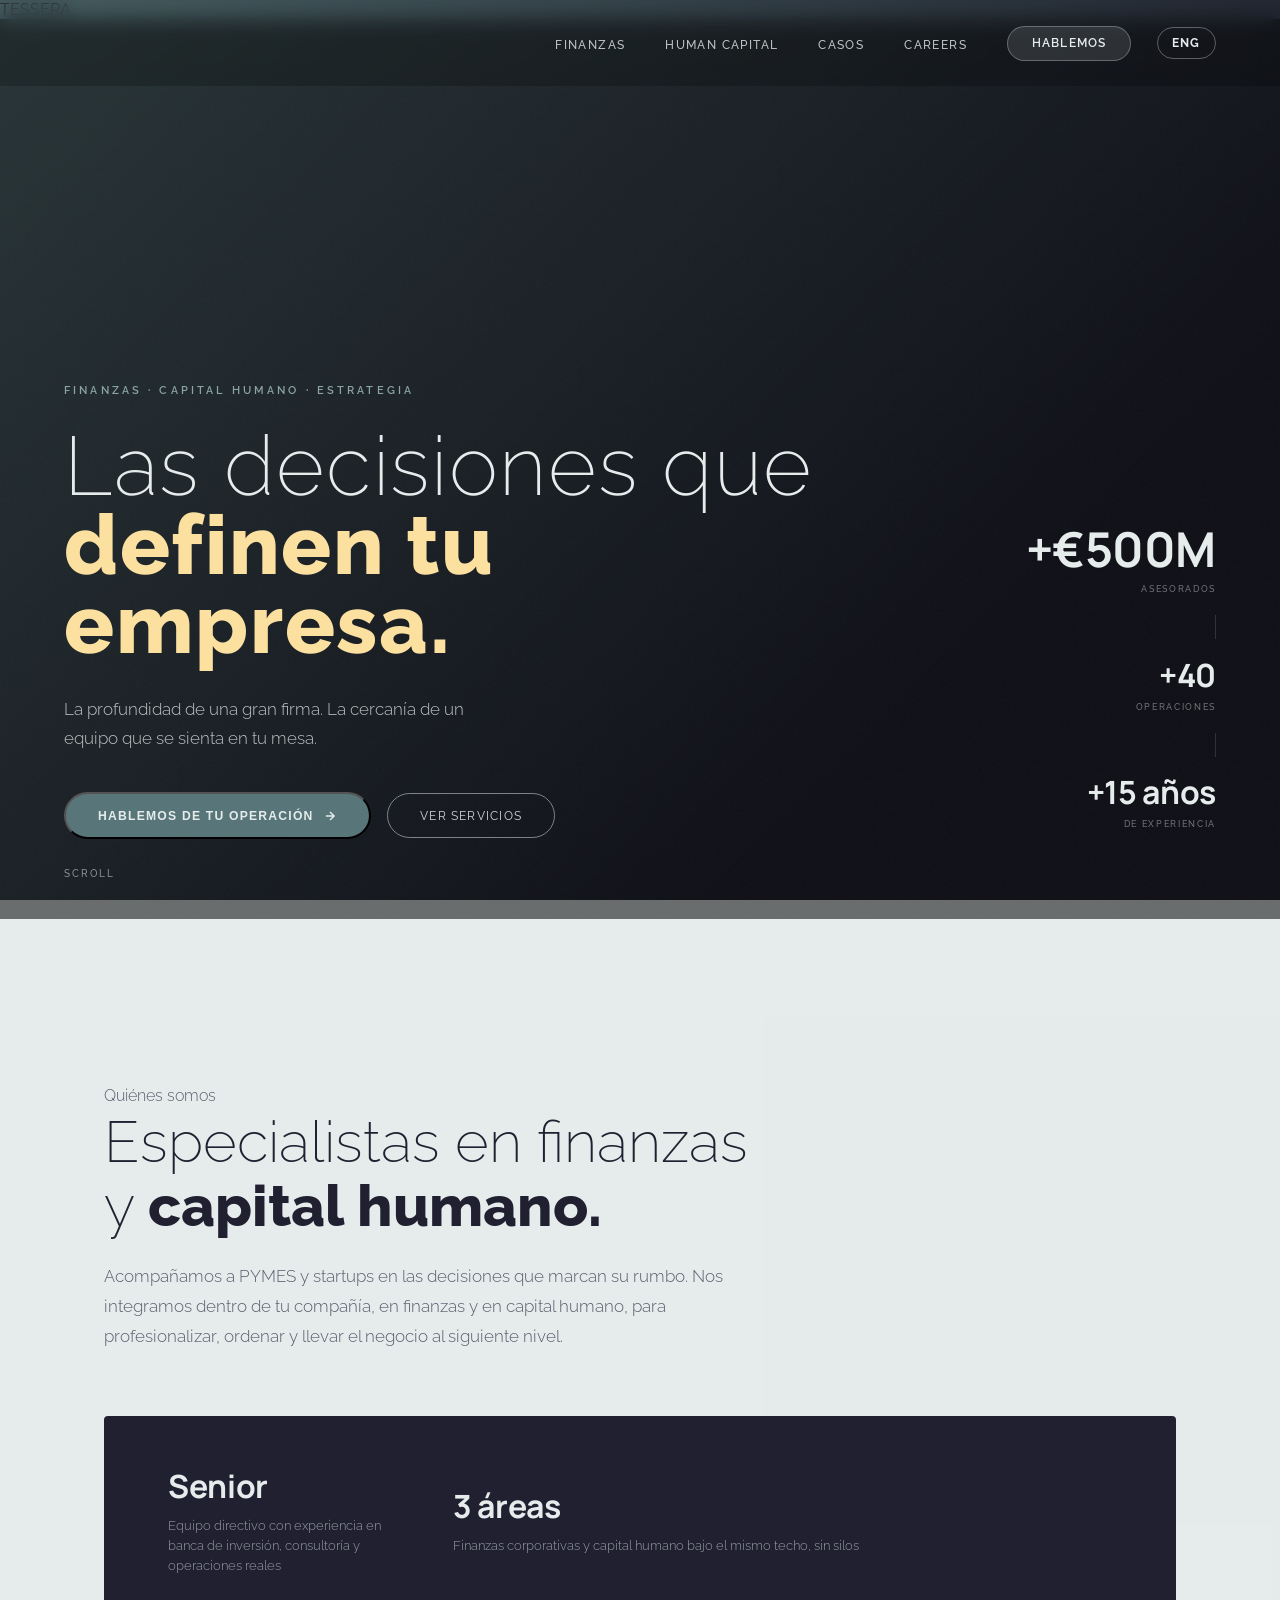
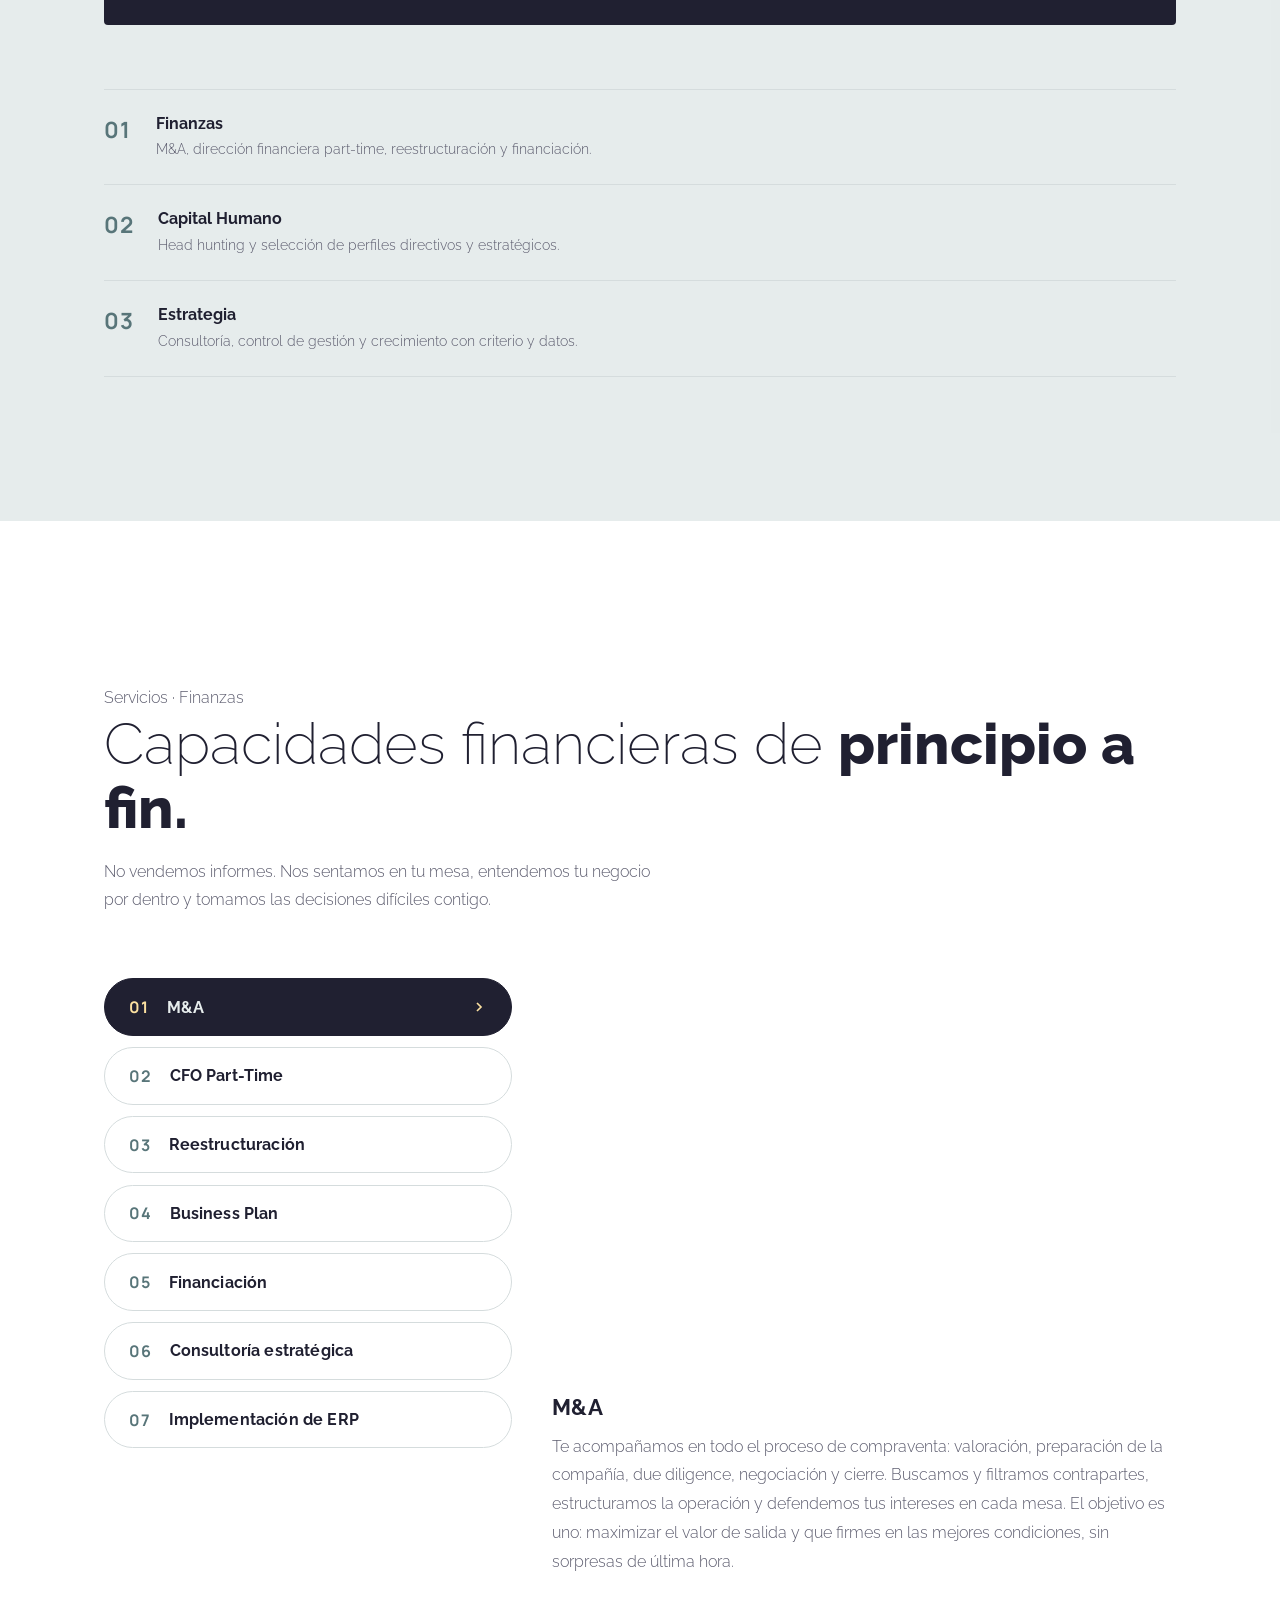
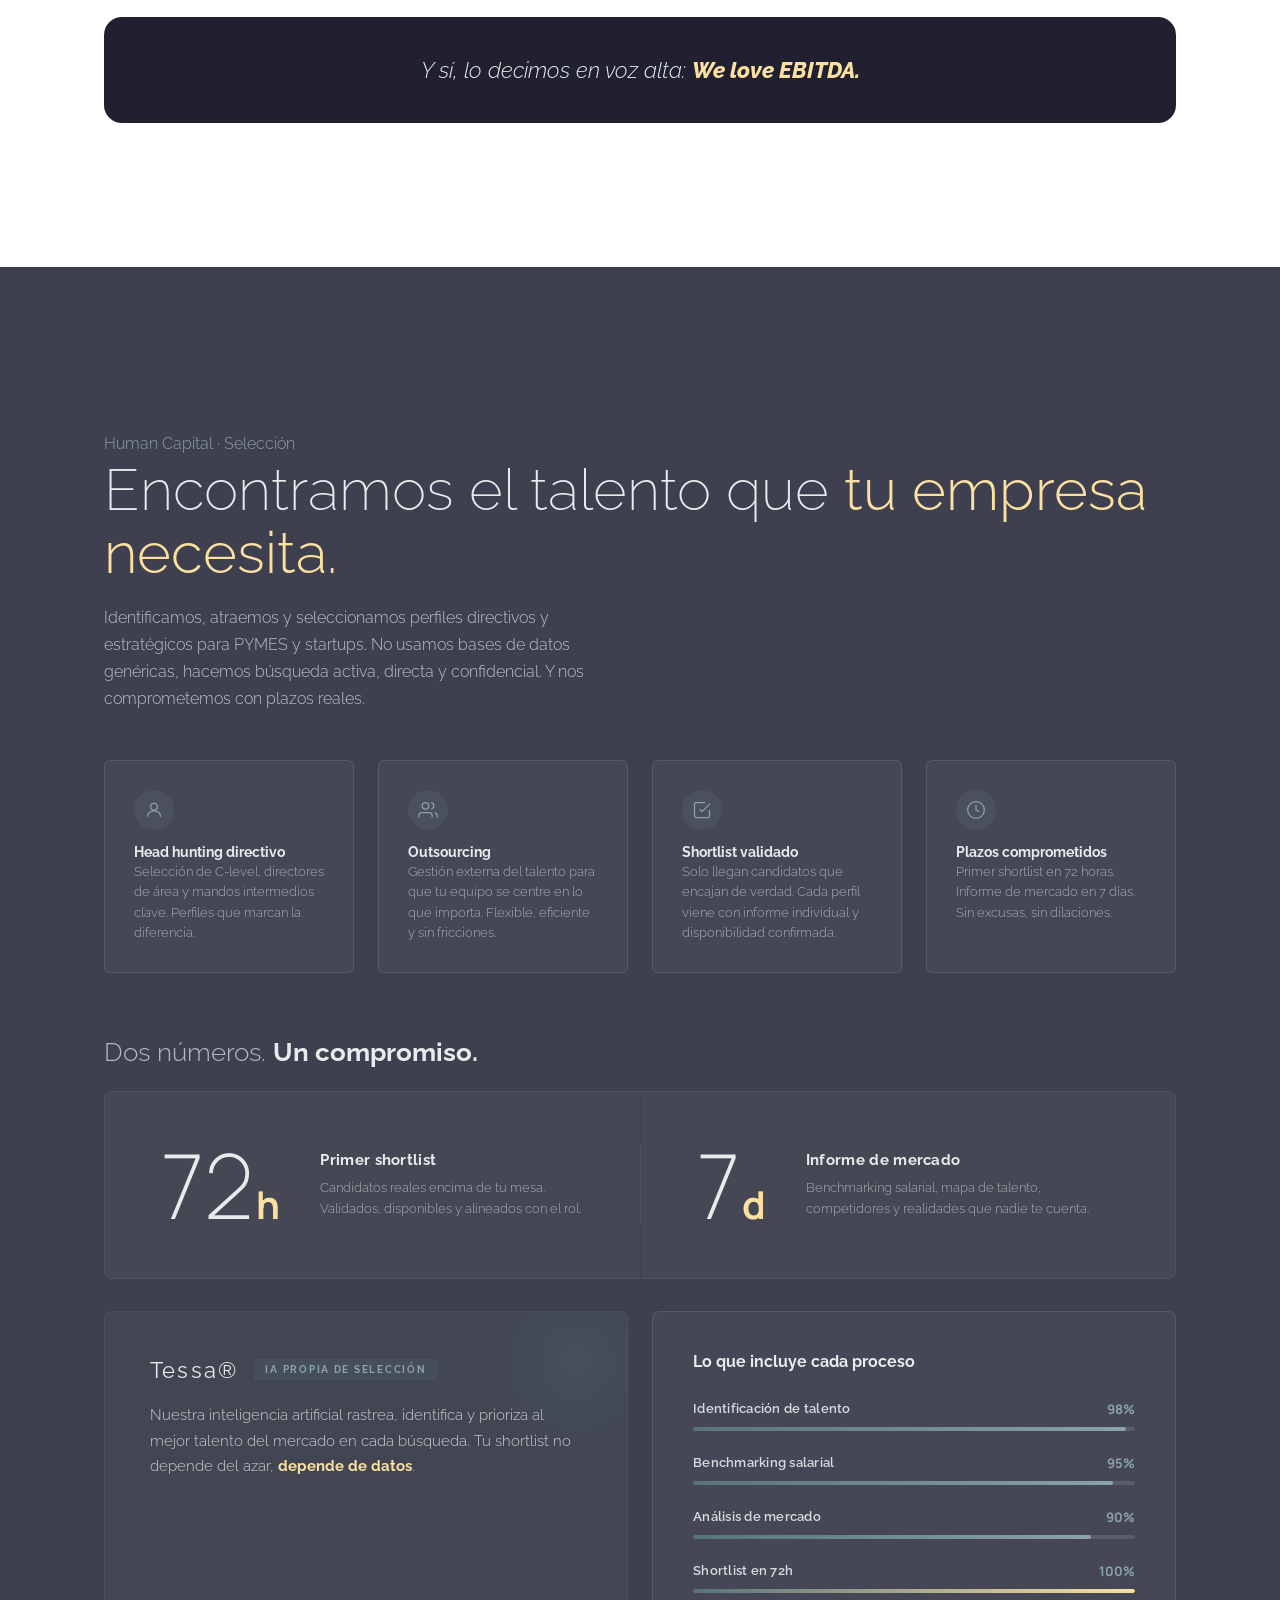
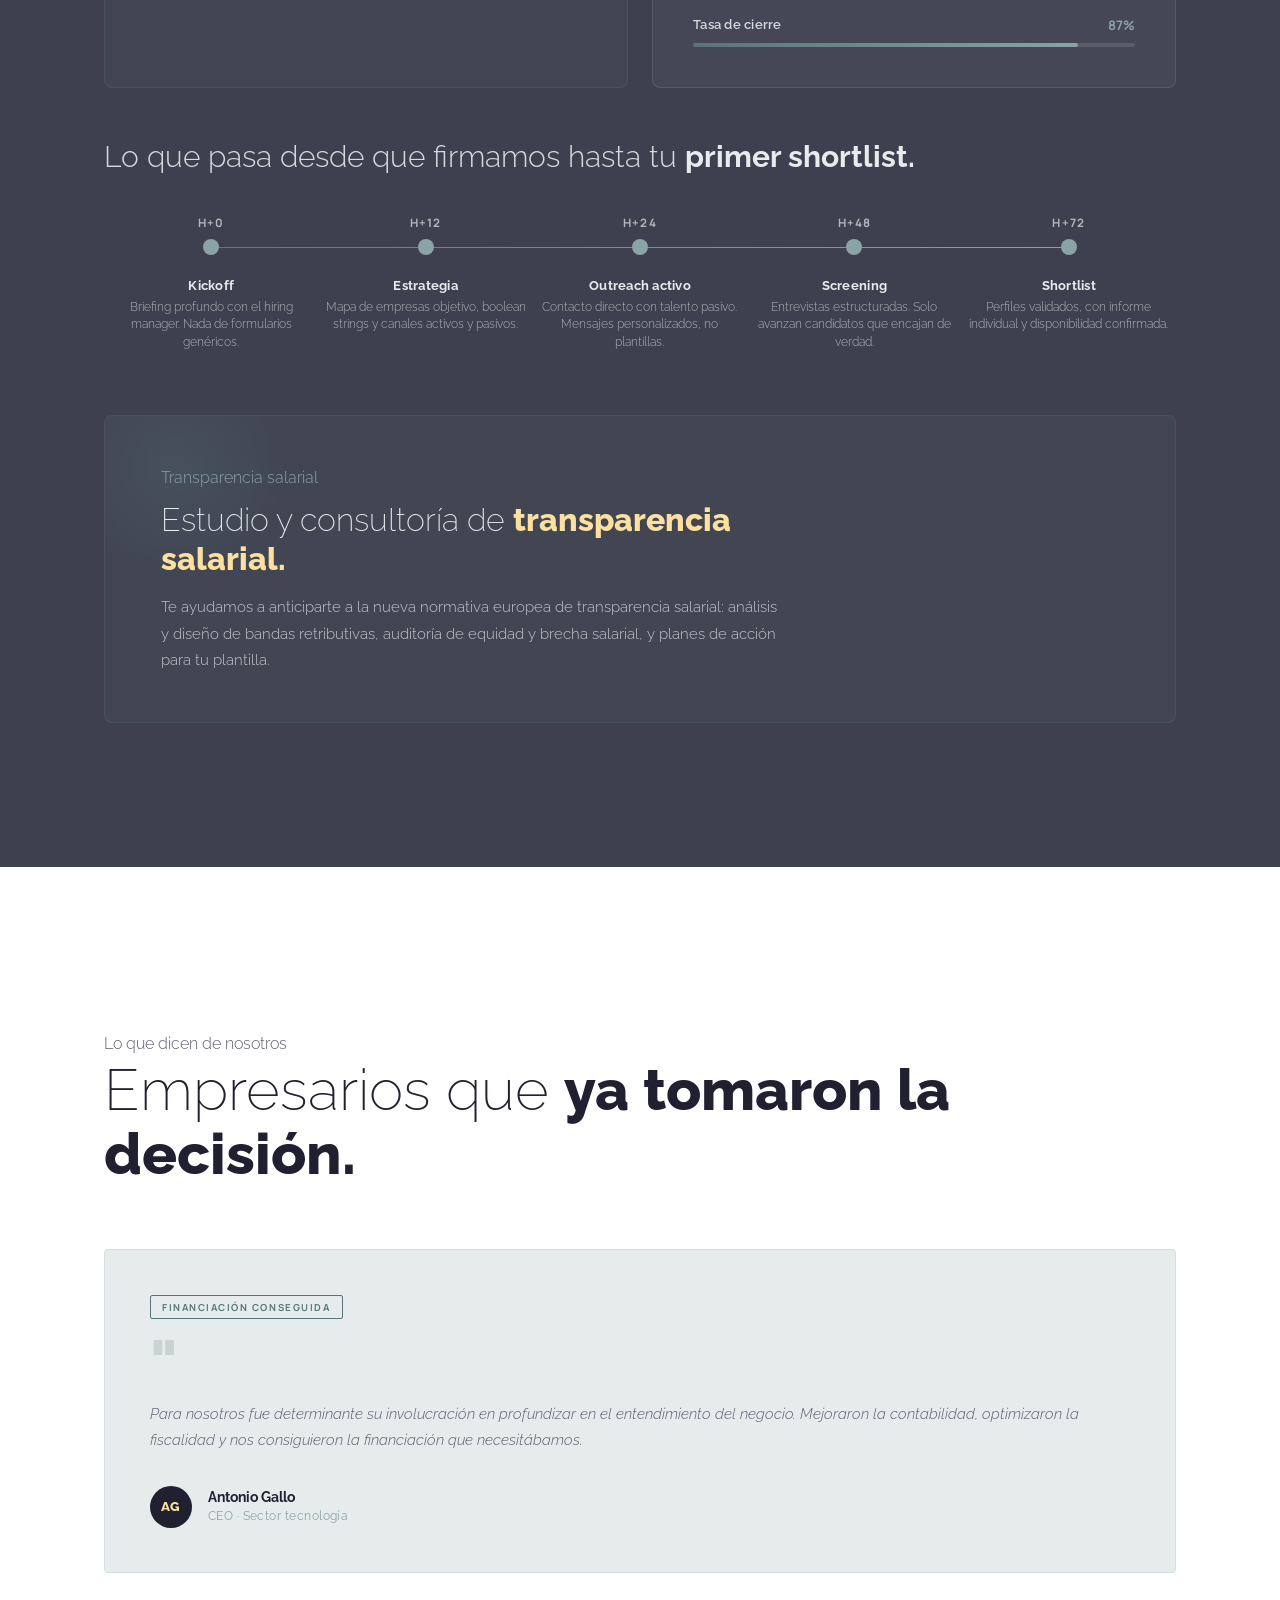
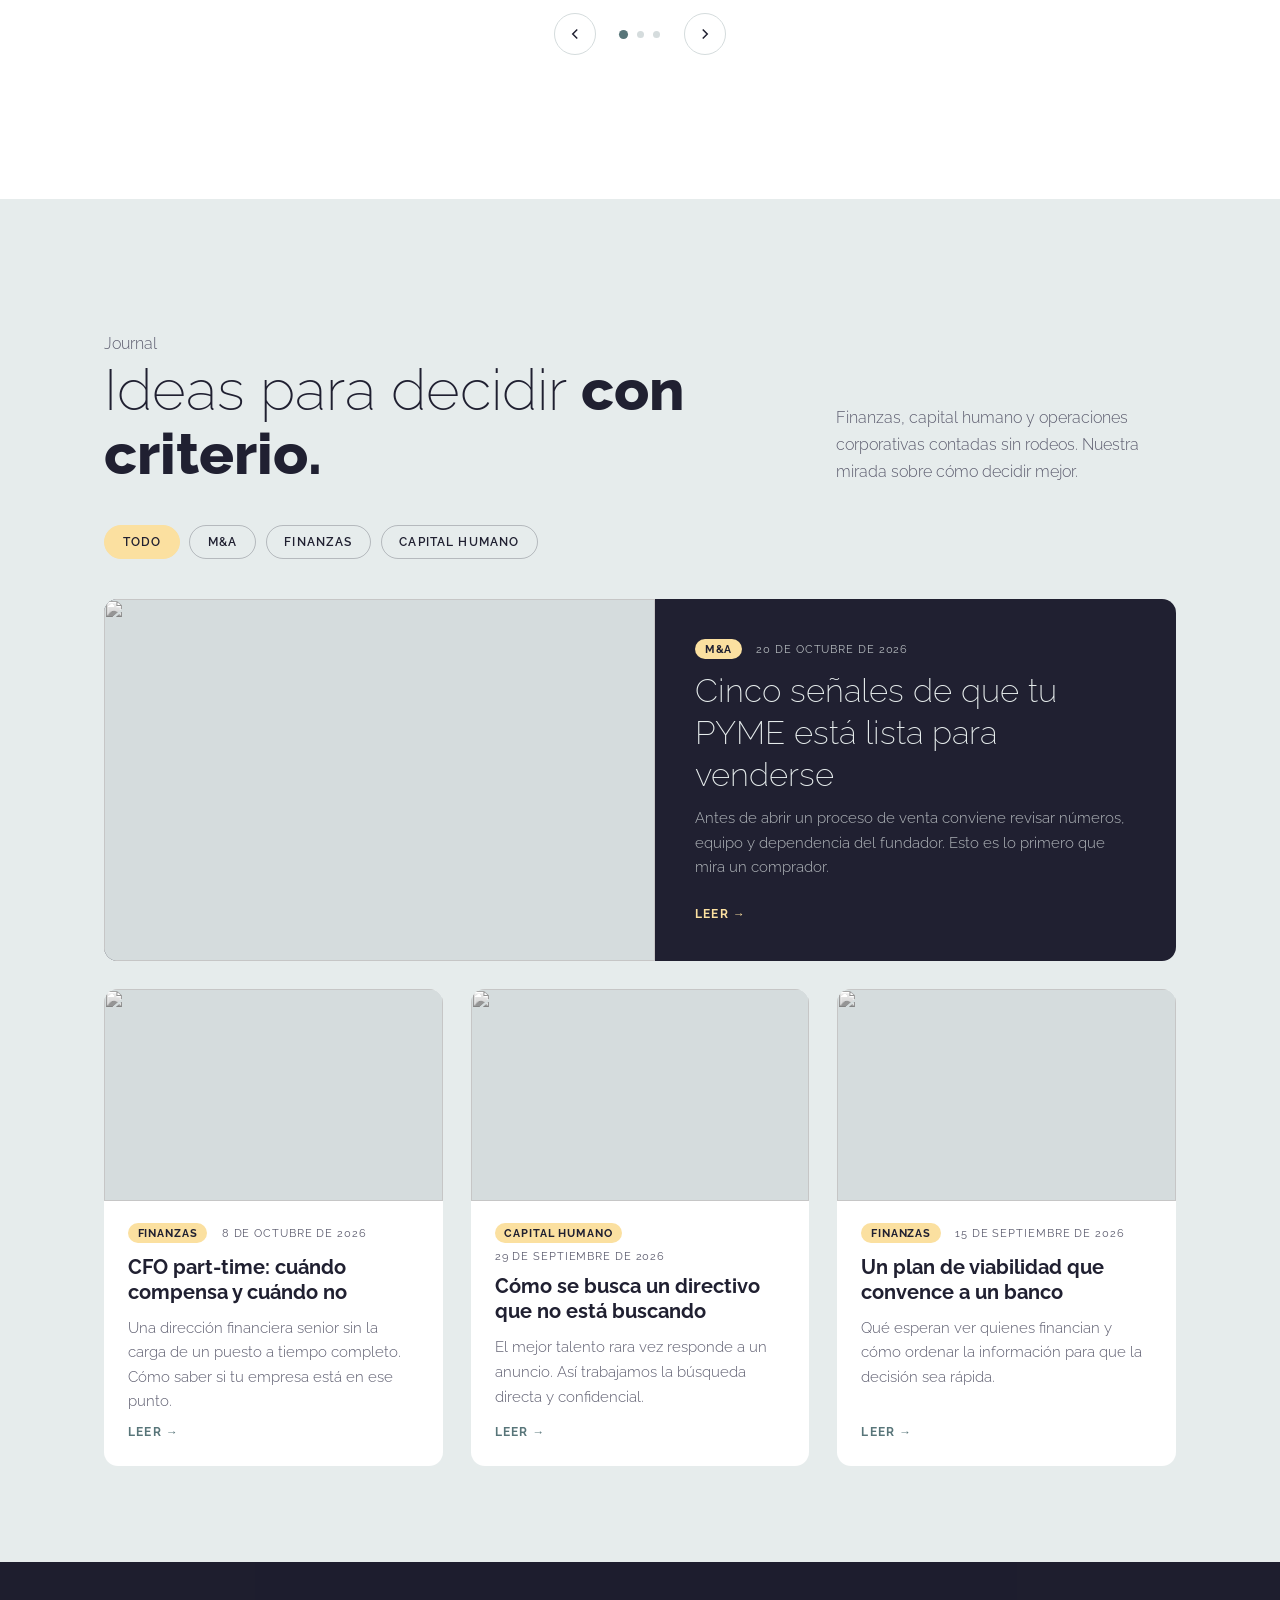
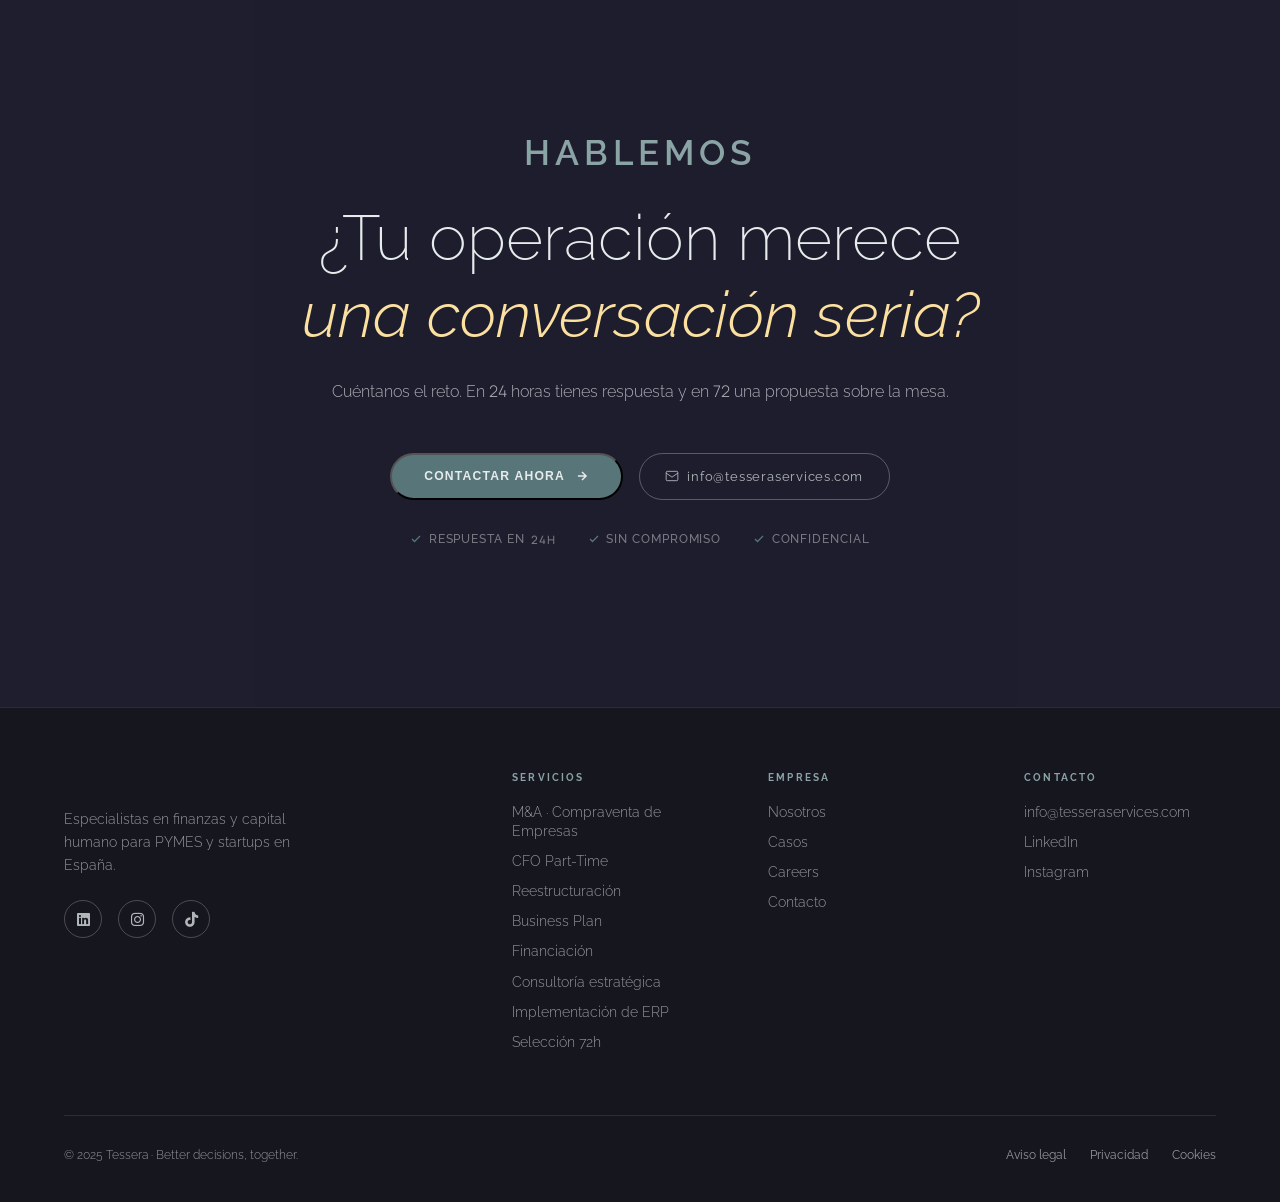
==== index.html @ ac55276a "vuelve a como estaba: amarillo original (#fbe0a0), videos sin filtro, sin cambios fuera del Journal " ====
<!DOCTYPE html>
<html lang="es">
<head>
  <meta charset="UTF-8" />
  <meta name="viewport" content="width=device-width, initial-scale=1.0" />
  <title>TESSERA · Finanzas y Capital Humano para PYMES</title>
  <meta name="description" content="Especialistas en M&A, CFO part-time, reestructuración y selección directiva para PYMES y startups en España." />
  <link rel="preconnect" href="https://fonts.googleapis.com" />
  <link rel="preconnect" href="https://fonts.gstatic.com" crossorigin />
  <link href="https://fonts.googleapis.com/css2?family=Raleway:ital,wght@0,200;0,300;0,400;0,500;0,600;0,700;0,800;1,200;1,300;1,400;1,600&display=swap" rel="stylesheet" />
  <link href="https://fonts.googleapis.com/css2?family=Manrope:wght@400;500;600;700;800&display=swap" rel="stylesheet" />
  <link rel="stylesheet" href="css/styles.css?v=20261027" />
  <link rel="stylesheet" href="css/animations.css" />
  <link rel="icon" type="image/svg+xml" href="media/brand/isotipo-navy.svg">
  <link rel="stylesheet" href="https://cdnjs.cloudflare.com/ajax/libs/font-awesome/6.5.2/css/all.min.css" />
  <link href="https://fonts.cdnfonts.com/css/ailerons" rel="stylesheet">
  <link rel="preconnect" href="https://fonts.googleapis.com">
<link rel="preconnect" href="https://fonts.gstatic.com" crossorigin>
<link href="https://fonts.googleapis.com/css2?family=Cormorant+Garamond:ital,wght@0,300..700;1,300..700&family=EB+Garamond:ital,wght@0,400..800;1,400..800&family=Fraunces:ital,opsz,wght@0,9..144,100..900;1,9..144,100..900&family=Inter:ital,opsz,wght@0,14..32,100..900;1,14..32,100..900&family=Manrope:wght@200..800&display=swap" rel="stylesheet">
</head>
<body>

<!-- Cortinilla de carga -->
<div class="page-curtain" aria-hidden="true"><span>TESSERA</span></div>

<div id="scroll-bar"></div>

<!-- Vídeo de fondo único, compartido por el hero y "Quiénes somos" -->
<video class="home-bg-video" muted loop playsinline preload="none">
  <source src="media/videociudadcampo.webm" type="video/webm" />
</video>

<nav class="mobile-nav" id="mobileNav">
  <a href="#about"       onclick="closeMobile()" data-i18n="nav.about">Nosotros</a>
  <a href="#servicios"   onclick="closeMobile()" data-i18n="nav.finance">Finanzas</a>
  <a href="#metodologia" onclick="closeMobile()">Human Capital</a>
  <a href="#casos"       onclick="closeMobile()" data-i18n="nav.cases">Casos</a>
  <a href="careers.html" target="_blank">Careers</a>
  <a href="#" onclick="closeMobile(); openModal(); return false;" class="mobile-cta" data-i18n="nav.cta">Hablemos</a>
</nav>

<nav id="mainNav">
  <a href="#top" class="nav-logo" aria-label="Tessera">TESSERA</a>
  <div class="nav-right">
    <ul class="nav-links">
      <li><a href="#servicios" data-i18n="nav.finance">Finanzas</a></li>
      <li><a href="#metodologia">Human Capital</a></li>
      <li><a href="#casos" data-i18n="nav.cases">Casos</a></li>
      <li><a href="careers.html" target="_blank">Careers</a></li>
      <li><a href="#" onclick="openModal(); return false;" class="nav-cta" data-i18n="nav.cta">Hablemos</a></li>
    </ul>
    <button class="lang-switch" id="langSwitch" type="button" onclick="toggleLanguage()" aria-label="Cambiar idioma a inglés">ENG</button>
    <button class="hamburger" id="hamburger" aria-label="Abrir menú" data-i18n-aria="nav.menuOpen" aria-expanded="false" onclick="toggleMobile()">
      <span></span><span></span><span></span>
    </button>
  </div>
</nav>

<section id="top" class="hero">
  <div class="hero-overlay"></div>
  <div class="hero-grain"></div>

  <p class="hero-eyebrow" data-i18n="hero.eyebrow">Finanzas · Capital Humano · Estrategia</p>
  <h1 class="hero-title" data-i18n="hero.title">
    Las decisiones que<br>
    <strong>definen tu empresa.</strong>
  </h1>
  <p class="hero-sub" data-i18n="hero.sub">
    La profundidad de una gran firma. La cercanía de un equipo que se sienta en tu mesa.
  </p>
  <div class="hero-actions">
    <button onclick="openModal()" class="btn-primary">
      <span data-i18n="hero.ctaPrimary">Hablemos de tu operación</span>
      <svg width="14" height="14" viewBox="0 0 24 24" fill="none" stroke="currentColor" stroke-width="2.5"><path d="M5 12h14M12 5l7 7-7 7"/></svg>
    </button>
    <a href="#servicios" class="btn-ghost" data-i18n="hero.ctaGhost">Ver servicios</a>
  </div>

  <div class="hero-social-proof">
    <div class="hero-proof-item">
      <span class="hero-proof-num">+€<span class="proof-count" data-target="500">0</span>M</span>
      <span class="hero-proof-label" data-i18n="hero.proof.advised">asesorados</span>
    </div>
    <div class="hero-proof-sep"></div>
    <div class="hero-proof-item">
      <span class="hero-proof-num">+<span class="proof-count" data-target="40">0</span></span>
      <span class="hero-proof-label" data-i18n="hero.proof.deals">operaciones</span>
    </div>
    <div class="hero-proof-sep"></div>
    <div class="hero-proof-item">
      <span class="hero-proof-num">+<span class="proof-count" data-target="15">0</span><span data-i18n="hero.proof.years"> años</span></span>
      <span class="hero-proof-label" data-i18n="hero.proof.experience">de experiencia</span>
    </div>
  </div>

  <div class="hero-scroll-hint" aria-hidden="true">
    <span>scroll</span>
  </div>
</section>

<section id="about">
  <div class="section-video-overlay"></div>
  <div class="section-inner">

    <div class="about-intro reveal">
      <p class="section-label" data-i18n="about.label">Quiénes somos</p>
      <h2 class="section-title" data-i18n="about.title">Especialistas en finanzas y <strong>capital humano.</strong></h2>
      <p class="about-lead" data-i18n="about.lead">Acompañamos a PYMES y startups en las decisiones que marcan su rumbo. Nos integramos dentro de tu compañía, en finanzas y en capital humano, para profesionalizar, ordenar y llevar el negocio al siguiente nivel.</p>
    </div>

    <div class="about-stats reveal reveal-delay-1">
      <div class="about-stat">
        <div class="about-stat-num" data-i18n="about.stat1num">Senior</div>
        <p data-i18n="about.stat1">Equipo directivo con experiencia en banca de inversión, consultoría y operaciones reales</p>
      </div>
      <div class="about-stat">
        <div class="about-stat-num" data-i18n="about.stat2num">3 áreas</div>
        <p data-i18n="about.stat2desc">Finanzas corporativas y capital humano bajo el mismo techo, sin silos</p>
      </div>
    </div>

    <div class="about-pillars reveal reveal-delay-2">
      <div class="pillar">
        <span class="pillar-num">01</span>
        <div class="pillar-content">
          <h4 data-i18n="nav.finance">Finanzas</h4>
          <p data-i18n="pillar.finance.desc">M&amp;A, dirección financiera part-time, reestructuración y financiación.</p>
        </div>
      </div>
      <div class="pillar">
        <span class="pillar-num">02</span>
        <div class="pillar-content">
          <h4>Capital Humano</h4>
          <p data-i18n="pillar.hc.desc">Head hunting y selección de perfiles directivos y estratégicos.</p>
        </div>
      </div>
      <div class="pillar">
        <span class="pillar-num">03</span>
        <div class="pillar-content">
          <h4 data-i18n="common.strategy">Estrategia</h4>
          <p data-i18n="pillar.strategy.desc">Consultoría, control de gestión y crecimiento con criterio y datos.</p>
        </div>
      </div>
    </div>

  </div>
</section>


<section id="servicios">
  <svg class="duotone-def" aria-hidden="true" focusable="false" width="0" height="0" style="position:absolute;width:0;height:0;overflow:hidden">
    <filter id="tessera-duotone" color-interpolation-filters="sRGB">
      <feColorMatrix type="matrix" values="0.2126 0.7152 0.0722 0 0
                                           0.2126 0.7152 0.0722 0 0
                                           0.2126 0.7152 0.0722 0 0
                                           0      0      0      1 0"/>
      <feComponentTransfer>
        <!-- Sombras: Navy #202031 | Luces: Blanco -->
        <feFuncR type="table" tableValues="0.125 1"/>
        <feFuncG type="table" tableValues="0.125 1"/>
        <feFuncB type="table" tableValues="0.192 1"/>
      </feComponentTransfer>
    </filter>
  </svg>
  <div class="section-inner">
    <div class="services-header reveal">
      <p class="section-label" data-i18n="services.label">Servicios · Finanzas</p>
      <h2 class="section-title" data-i18n="services.title">Capacidades financieras de <strong>principio a fin.</strong></h2>
      <p data-i18n="services.lead">No vendemos informes. Nos sentamos en tu mesa, entendemos tu negocio por dentro y tomamos las decisiones difíciles contigo.</p>
    </div>

    <div class="services-md reveal">
      <div class="services-md-list" role="tablist" aria-label="Servicios">
        <button type="button" class="svc-tab active" role="tab" aria-selected="true" aria-controls="svc-detail-01" data-svc="01" onclick="selectService(this)">
          <span class="service-num">01</span>
          <span class="service-name" data-i18n="svc.ma.title">M&amp;A</span>
          <span class="svc-arrow" aria-hidden="true"><svg width="16" height="16" viewBox="0 0 24 24" fill="none" stroke="currentColor" stroke-width="2.5"><path d="M9 6l6 6-6 6"/></svg></span>
        </button>
        <button type="button" class="svc-tab" role="tab" aria-selected="false" aria-controls="svc-detail-02" data-svc="02" onclick="selectService(this)">
          <span class="service-num">02</span>
          <span class="service-name">CFO Part-Time</span>
          <span class="svc-arrow" aria-hidden="true"><svg width="16" height="16" viewBox="0 0 24 24" fill="none" stroke="currentColor" stroke-width="2.5"><path d="M9 6l6 6-6 6"/></svg></span>
        </button>
        <button type="button" class="svc-tab" role="tab" aria-selected="false" aria-controls="svc-detail-03" data-svc="03" onclick="selectService(this)">
          <span class="service-num">03</span>
          <span class="service-name" data-i18n="svc.restructuring.title">Reestructuración</span>
          <span class="svc-arrow" aria-hidden="true"><svg width="16" height="16" viewBox="0 0 24 24" fill="none" stroke="currentColor" stroke-width="2.5"><path d="M9 6l6 6-6 6"/></svg></span>
        </button>
        <button type="button" class="svc-tab" role="tab" aria-selected="false" aria-controls="svc-detail-04" data-svc="04" onclick="selectService(this)">
          <span class="service-num">04</span>
          <span class="service-name" data-i18n="svc.bp.title">Business Plan</span>
          <span class="svc-arrow" aria-hidden="true"><svg width="16" height="16" viewBox="0 0 24 24" fill="none" stroke="currentColor" stroke-width="2.5"><path d="M9 6l6 6-6 6"/></svg></span>
        </button>
        <button type="button" class="svc-tab" role="tab" aria-selected="false" aria-controls="svc-detail-05" data-svc="05" onclick="selectService(this)">
          <span class="service-num">05</span>
          <span class="service-name" data-i18n="svc.financing.title">Financiación</span>
          <span class="svc-arrow" aria-hidden="true"><svg width="16" height="16" viewBox="0 0 24 24" fill="none" stroke="currentColor" stroke-width="2.5"><path d="M9 6l6 6-6 6"/></svg></span>
        </button>
        <button type="button" class="svc-tab" role="tab" aria-selected="false" aria-controls="svc-detail-06" data-svc="06" onclick="selectService(this)">
          <span class="service-num">06</span>
          <span class="service-name" data-i18n="svc.consulting.title">Consultoría estratégica</span>
          <span class="svc-arrow" aria-hidden="true"><svg width="16" height="16" viewBox="0 0 24 24" fill="none" stroke="currentColor" stroke-width="2.5"><path d="M9 6l6 6-6 6"/></svg></span>
        </button>
        <button type="button" class="svc-tab" role="tab" aria-selected="false" aria-controls="svc-detail-07" data-svc="07" onclick="selectService(this)">
          <span class="service-num">07</span>
          <span class="service-name" data-i18n="svc.erp.title">Implementación de ERP</span>
          <span class="svc-arrow" aria-hidden="true"><svg width="16" height="16" viewBox="0 0 24 24" fill="none" stroke="currentColor" stroke-width="2.5"><path d="M9 6l6 6-6 6"/></svg></span>
        </button>
      </div>

      <div class="services-md-detail">
        <div class="svc-detail active" id="svc-detail-01" role="tabpanel" data-svc="01">
          <div class="svc-detail-photo">
            <img src="media/serv-ma.jpg" alt="" loading="lazy" onerror="this.style.display='none'">
          </div>
          <h3 class="svc-detail-title" data-i18n="svc.ma.title">M&amp;A</h3>
          <p data-i18n="svc.ma.desc">Te acompañamos en todo el proceso de compraventa: valoración, preparación de la compañía, due diligence, negociación y cierre. Buscamos y filtramos contrapartes, estructuramos la operación y defendemos tus intereses en cada mesa. El objetivo es uno: maximizar el valor de salida y que firmes en las mejores condiciones, sin sorpresas de última hora.</p>
        </div>
        <div class="svc-detail" id="svc-detail-02" role="tabpanel" data-svc="02">
          <div class="svc-detail-photo">
            <img src="media/serv-cfo.jpg" alt="" loading="lazy" onerror="this.style.display='none'">
          </div>
          <h3 class="svc-detail-title">CFO Part-Time</h3>
          <p data-i18n="svc.cfo.desc">Incorporamos una dirección financiera senior a tu equipo sin el coste de un CFO a tiempo completo. Nos hacemos cargo del reporting, la tesorería, el control de gestión y la relación con bancos e inversores. Te damos visibilidad real sobre tus números y un cuadro de mando con el que decidir con criterio, mes a mes.</p>
        </div>
        <div class="svc-detail" id="svc-detail-03" role="tabpanel" data-svc="03">
          <div class="svc-detail-photo">
            <img src="media/serv-restructuring.jpg" alt="" loading="lazy" onerror="this.style.display='none'">
          </div>
          <h3 class="svc-detail-title" data-i18n="svc.restructuring.title">Reestructuración</h3>
          <p data-i18n="svc.restructuring.desc">Cuando el negocio aprieta, ponemos orden y un plan encima de la mesa. Renegociamos la deuda con bancos y acreedores, diseñamos planes de viabilidad realistas y tomamos contigo las decisiones difíciles para reflotar la compañía. Priorizamos la caja, frenamos la sangría y devolvemos el control de la situación a tus manos.</p>
        </div>
        <div class="svc-detail" id="svc-detail-04" role="tabpanel" data-svc="04">
          <div class="svc-detail-photo">
            <img src="media/serv-bp.jpg" alt="" loading="lazy" onerror="this.style.display='none'">
          </div>
          <h3 class="svc-detail-title" data-i18n="svc.bp.title">Business Plan</h3>
          <p data-i18n="svc.bp.desc">Construimos planes de negocio que resisten el escrutinio de un comité de inversión o de cualquier banco. Modelizamos escenarios, proyecciones financieras y necesidades de financiación con hipótesis defendibles, no con humo. El resultado es un documento que convence a terceros y, sobre todo, una hoja de ruta que respalda tus decisiones de crecimiento.</p>
        </div>
        <div class="svc-detail" id="svc-detail-05" role="tabpanel" data-svc="05">
          <div class="svc-detail-photo">
            <img src="media/serv-financing.jpg" alt="" loading="lazy" onerror="this.style.display='none'">
          </div>
          <h3 class="svc-detail-title" data-i18n="svc.financing.title">Financiación</h3>
          <p data-i18n="svc.financing.desc">Diseñamos la estructura de financiación que tu compañía necesita y salimos a buscarla: deuda bancaria, equity, deuda alternativa y subvenciones. Preparamos el material, abrimos las puertas de nuestra red de inversores y entidades y negociamos las condiciones contigo. Conseguimos los recursos para crecer sin que pierdas el control de tu empresa.</p>
        </div>
        <div class="svc-detail" id="svc-detail-06" role="tabpanel" data-svc="06">
          <div class="svc-detail-photo">
            <img src="media/serv-consulting.jpg" alt="" loading="lazy" onerror="this.style.display='none'">
          </div>
          <h3 class="svc-detail-title" data-i18n="svc.consulting.title">Consultoría estratégica</h3>
          <p data-i18n="svc.consulting.desc">Convertimos tus datos en decisiones que generan valor. Analizamos márgenes, EBITDA, costes y unidades de negocio para entender de dónde sale, y por dónde se escapa, tu rentabilidad. Montamos el control de gestión y los KPIs que de verdad importan, y nos sentamos contigo a definir la estrategia y a ejecutarla, no solo a recomendarla.</p>
        </div>
        <div class="svc-detail" id="svc-detail-07" role="tabpanel" data-svc="07">
          <div class="svc-detail-photo">
            <img src="media/serv-erp.jpg" alt="" loading="lazy" onerror="this.style.display='none'">
          </div>
          <h3 class="svc-detail-title" data-i18n="svc.erp.title">Implementación de ERP</h3>
          <p data-i18n="svc.erp.desc">Implementación y migración de ERP. Somos partners de diferentes ERP y te ayudamos con la migración o implementación de los más actuales del mercado como: Odoo, Holded...</p>
        </div>
      </div>
    </div>

    <div class="service-ebitda reveal">
      <p data-i18n="services.ebitda">Y sí, lo decimos en voz alta: <strong>We love EBITDA.</strong></p>
    </div>
  </div>
</section>

<section id="metodologia">
  <video class="section-video" autoplay muted loop playsinline preload="none">
    <source src="media/hero-bg.webm" type="video/webm" />
  </video>
  <div class="section-video-overlay section-video-overlay--dark"></div>
  <div class="section-inner">

    <!-- Cabecera -->
    <div class="methodology-header reveal">
      <p class="section-label" data-i18n="meth.label">Human Capital · Selección</p>
      <h2 class="section-title meth-title" data-i18n="meth.title">Encontramos el talento que <em>tu empresa necesita.</em></h2>
      <p class="meth-sub" data-i18n="meth.sub">Identificamos, atraemos y seleccionamos perfiles directivos y estratégicos para PYMES y startups. No usamos bases de datos genéricas, hacemos búsqueda activa, directa y confidencial. Y nos comprometemos con plazos reales.</p>
    </div>

    <!-- Bloque explicativo de qué hace Human Capital -->
    <div class="hc-intro reveal">
      <div class="hc-intro-item">
        <span class="hc-intro-icon">
          <svg width="20" height="20" viewBox="0 0 24 24" fill="none" stroke="currentColor" stroke-width="1.5"><circle cx="12" cy="8" r="4"/><path d="M4 20c0-4 3.6-7 8-7s8 3 8 7"/></svg>
        </span>
        <div>
          <h4 data-i18n="hc.item1.title">Head hunting directivo</h4>
          <p data-i18n="hc.item1.desc">Selección de C-level, directores de área y mandos intermedios clave. Perfiles que marcan la diferencia.</p>
        </div>
      </div>
      <div class="hc-intro-item">
        <span class="hc-intro-icon">
          <svg width="20" height="20" viewBox="0 0 24 24" fill="none" stroke="currentColor" stroke-width="1.5"><path d="M17 21v-2a4 4 0 0 0-4-4H5a4 4 0 0 0-4 4v2"/><circle cx="9" cy="7" r="4"/><path d="M23 21v-2a4 4 0 0 0-3-3.87M16 3.13a4 4 0 0 1 0 7.75"/></svg>
        </span>
        <div>
          <h4>Outsourcing</h4>
          <p data-i18n="hc.item2.desc">Gestión externa del talento para que tu equipo se centre en lo que importa. Flexible, eficiente y sin fricciones.</p>
        </div>
      </div>
      <div class="hc-intro-item">
        <span class="hc-intro-icon">
          <svg width="20" height="20" viewBox="0 0 24 24" fill="none" stroke="currentColor" stroke-width="1.5"><path d="M9 11l3 3L22 4"/><path d="M21 12v7a2 2 0 0 1-2 2H5a2 2 0 0 1-2-2V5a2 2 0 0 1 2-2h11"/></svg>
        </span>
        <div>
          <h4 data-i18n="hc.item3.title">Shortlist validado</h4>
          <p data-i18n="hc.item3.desc">Solo llegan candidatos que encajan de verdad. Cada perfil viene con informe individual y disponibilidad confirmada.</p>
        </div>
      </div>
      <div class="hc-intro-item">
        <span class="hc-intro-icon">
          <svg width="20" height="20" viewBox="0 0 24 24" fill="none" stroke="currentColor" stroke-width="1.5"><circle cx="12" cy="12" r="10"/><polyline points="12 6 12 12 16 14"/></svg>
        </span>
        <div>
          <h4 data-i18n="hc.item4.title">Plazos comprometidos</h4>
          <p data-i18n="hc.item4.desc">Primer shortlist en 72 horas. Informe de mercado en 7 días. Sin excusas, sin dilaciones.</p>
        </div>
      </div>
    </div>

    <h3 class="meth-numbers-title reveal" data-i18n="meth.numbersTitle">Dos números. <strong>Un compromiso.</strong></h3>

    <!-- Fila 1: cifras grandes como protagonistas -->
    <div class="meto-numbers reveal">
      <div class="meto-num-item">
        <div class="meto-big">
          <span class="count-anim" data-target="72">0</span><span class="meto-unit">h</span>
        </div>
        <div class="meto-num-body">
          <p class="meto-num-label" data-i18n="meto.num1.label">Primer shortlist</p>
          <p class="meto-num-desc" data-i18n="meto.num1.desc">Candidatos reales encima de tu mesa. Validados, disponibles y alineados con el rol.</p>
        </div>
      </div>
      <div class="meto-num-sep"></div>
      <div class="meto-num-item">
        <div class="meto-big">
          <span class="count-anim" data-target="7">0</span><span class="meto-unit">d</span>
        </div>
        <div class="meto-num-body">
          <p class="meto-num-label" data-i18n="meto.num2.label">Informe de mercado</p>
          <p class="meto-num-desc" data-i18n="meto.num2.desc">Benchmarking salarial, mapa de talento, competidores y realidades que nadie te cuenta.</p>
        </div>
      </div>
    </div>

    <!-- Fila 2: Tessa (izquierda) + barras (derecha) -->
    <div class="meto-mid reveal">

      <div class="tessa-card">
        <div class="tessa-card-top">
          <span class="tessa-logo">Tessa®</span>
          <span class="tessa-tag" data-i18n="tessa.tag">IA propia de selección</span>
        </div>
        <p data-i18n="tessa.desc">Nuestra inteligencia artificial rastrea, identifica y prioriza al mejor talento del mercado en cada búsqueda. Tu shortlist no depende del azar, <strong>depende de datos</strong>.</p>
        <div class="tessa-glow"></div>
      </div>

      <div class="progress-section">
        <h3 class="progress-title" data-i18n="progress.title">Lo que incluye cada proceso</h3>
        <div class="progress-list">
          <div class="progress-item">
            <div class="progress-header"><span class="progress-label" data-i18n="progress.item1">Identificación de talento</span><span class="progress-value">98%</span></div>
            <div class="progress-track"><div class="progress-fill" data-width="98"></div></div>
          </div>
          <div class="progress-item">
            <div class="progress-header"><span class="progress-label" data-i18n="progress.item2">Benchmarking salarial</span><span class="progress-value">95%</span></div>
            <div class="progress-track"><div class="progress-fill" data-width="95"></div></div>
          </div>
          <div class="progress-item">
            <div class="progress-header"><span class="progress-label" data-i18n="progress.item3">Análisis de mercado</span><span class="progress-value">90%</span></div>
            <div class="progress-track"><div class="progress-fill" data-width="90"></div></div>
          </div>
          <div class="progress-item">
            <div class="progress-header"><span class="progress-label" data-i18n="progress.item4">Shortlist en 72h</span><span class="progress-value">100%</span></div>
            <div class="progress-track"><div class="progress-fill" data-width="100"></div></div>
          </div>
          <div class="progress-item">
            <div class="progress-header"><span class="progress-label" data-i18n="progress.item5">Tasa de cierre</span><span class="progress-value">87%</span></div>
            <div class="progress-track"><div class="progress-fill" data-width="87"></div></div>
          </div>
        </div>
      </div>

    </div>

    <!-- Fila 3: timeline a ancho completo -->
    <div class="reveal">
      <h3 class="timeline-title" data-i18n="timeline.title">Lo que pasa desde que firmamos hasta tu <strong>primer shortlist.</strong></h3>
      <div class="h-timeline" id="hTimeline">
        <div class="h-cols">
          <div class="h-col">
            <div class="h-col-time">H+0</div>
            <div class="h-col-dot"><div class="h-dot" data-label="Kickoff"></div></div>
            <div class="h-step"><div class="h-step-name">Kickoff</div><p class="h-step-desc" data-i18n="timeline.step1.desc">Briefing profundo con el hiring manager. Nada de formularios genéricos.</p></div>
          </div>
          <div class="h-col">
            <div class="h-col-time">H+12</div>
            <div class="h-col-dot"><div class="h-dot" data-label="Estrategia" data-i18n-label="common.strategy"></div></div>
            <div class="h-step"><div class="h-step-name" data-i18n="common.strategy">Estrategia</div><p class="h-step-desc" data-i18n="timeline.step2.desc">Mapa de empresas objetivo, boolean strings y canales activos y pasivos.</p></div>
          </div>
          <div class="h-col">
            <div class="h-col-time">H+24</div>
            <div class="h-col-dot"><div class="h-dot" data-label="Outreach activo" data-i18n-label="common.activeOutreach"></div></div>
            <div class="h-step"><div class="h-step-name" data-i18n="common.activeOutreach">Outreach activo</div><p class="h-step-desc" data-i18n="timeline.step3.desc">Contacto directo con talento pasivo. Mensajes personalizados, no plantillas.</p></div>
          </div>
          <div class="h-col">
            <div class="h-col-time">H+48</div>
            <div class="h-col-dot"><div class="h-dot" data-label="Screening"></div></div>
            <div class="h-step"><div class="h-step-name">Screening</div><p class="h-step-desc" data-i18n="timeline.step4.desc">Entrevistas estructuradas. Solo avanzan candidatos que encajan de verdad.</p></div>
          </div>
          <div class="h-col">
            <div class="h-col-time">H+72</div>
            <div class="h-col-dot"><div class="h-dot" data-label="Shortlist"></div></div>
            <div class="h-step"><div class="h-step-name">Shortlist</div><p class="h-step-desc" data-i18n="timeline.step5.desc">Perfiles validados, con informe individual y disponibilidad confirmada.</p></div>
          </div>
        </div>
      </div>
    </div>

    <!-- Transparencia salarial -->
    <div class="salary-block reveal">
      <div class="salary-glow"></div>
      <div class="salary-content">
        <p class="section-label salary-label" data-i18n="salary.label">Transparencia salarial</p>
        <h3 class="salary-title" data-i18n="salary.title">Estudio y consultoría de <strong>transparencia salarial.</strong></h3>
        <p class="salary-desc" data-i18n="salary.desc">Te ayudamos a anticiparte a la nueva normativa europea de transparencia salarial: análisis y diseño de bandas retributivas, auditoría de equidad y brecha salarial, y planes de acción para tu plantilla.</p>
      </div>
    </div>

  </div>
</section>

<section id="casos">
  <!-- Fondo de partículas WebGL (parte del paquete de animaciones — borrar este div para quitarlo) -->
  <div class="casos-particles" id="casosParticles" aria-hidden="true"></div>
  <div class="section-inner">
    <div class="reveal">
      <p class="section-label" data-i18n="cases.label">Lo que dicen de nosotros</p>
      <h2 class="section-title" data-i18n="cases.title">Empresarios que <strong>ya tomaron la decisión.</strong></h2>
    </div>

    <!-- Carousel -->
    <div class="carousel-wrap">
      <div class="carousel" id="testimonialsCarousel">
        <div class="carousel-track" id="carouselTrack">
          <div class="testimonial-card">
            <div class="testimonial-result" data-i18n="t1.result">Financiación conseguida</div>
            <span class="quote-mark">"</span>
            <p data-i18n="t1.quote">Para nosotros fue determinante su involucración en profundizar en el entendimiento del negocio. Mejoraron la contabilidad, optimizaron la fiscalidad y nos consiguieron la financiación que necesitábamos.</p>
            <div class="testimonial-author">
              <div class="author-avatar">AG</div>
              <div class="author-info">
                <strong>Antonio Gallo</strong>
                <span data-i18n="t1.role">CEO · Sector tecnología</span>
              </div>
            </div>
          </div>
          <div class="testimonial-card">
            <div class="testimonial-result" data-i18n="t2.result">2 adquisiciones cerradas</div>
            <span class="quote-mark">"</span>
            <p data-i18n="t2.quote">Les estoy muy agradecido porque me ayudaron, con un éxito mayor del que imaginaba, a negociar y comprar dos compañías que me permitieron expandir mi negocio.</p>
            <div class="testimonial-author">
              <div class="author-avatar">AM</div>
              <div class="author-info">
                <strong>Aecio de la Mora</strong>
                <span data-i18n="t2.role">CEO · Expansión internacional</span>
              </div>
            </div>
          </div>
          <div class="testimonial-card">
            <div class="testimonial-result" data-i18n="t3.result">Reestructuración en plazo</div>
            <span class="quote-mark">"</span>
            <p data-i18n="t3.quote">Entendieron perfectamente la problemática financiera de la compañía y se adentraron hasta el fondo, incluso en fin de semana, para ayudarnos en el plazo que requería.</p>
            <div class="testimonial-author">
              <div class="author-avatar">EH</div>
              <div class="author-info">
                <strong>Enrique Huertas</strong>
                <span data-i18n="t3.role">CEO · Reestructuración financiera</span>
              </div>
            </div>
          </div>
        </div>
      </div>

      <!-- Controles del carousel -->
      <div class="carousel-controls">
        <button class="carousel-btn carousel-prev" id="carouselPrev" data-i18n-aria="carousel.prev" aria-label="Anterior">
          <svg width="18" height="18" viewBox="0 0 24 24" fill="none" stroke="currentColor" stroke-width="2"><path d="M15 18l-6-6 6-6"/></svg>
        </button>
        <div class="carousel-dots" id="carouselDots">
          <button class="carousel-dot active" data-idx="0"></button>
          <button class="carousel-dot" data-idx="1"></button>
          <button class="carousel-dot" data-idx="2"></button>
        </div>
        <button class="carousel-btn carousel-next" id="carouselNext" data-i18n-aria="carousel.next" aria-label="Siguiente">
          <svg width="18" height="18" viewBox="0 0 24 24" fill="none" stroke="currentColor" stroke-width="2"><path d="M9 18l6-6-6-6"/></svg>
        </button>
      </div>
    </div>

  </div>
</section>

<section id="journal">
  <div class="section-inner">
    <div class="journal-head reveal">
      <div>
        <p class="section-label" data-journal="label">Journal</p>
        <h2 class="section-title" data-journal="title">Ideas para decidir <strong>con criterio.</strong></h2>
      </div>
      <p class="journal-intro" data-journal="intro">Finanzas, capital humano y operaciones corporativas contadas sin rodeos. Nuestra mirada sobre cómo decidir mejor.</p>
    </div>

    <div class="journal-filters" id="journalFilters" role="tablist" aria-label="Categorías"></div>

    <div class="journal-feature" id="journalFeature"></div>
    <div class="journal-grid" id="journalGrid"></div>
    <p class="journal-empty" id="journalEmpty" hidden data-journal="empty">Todavía no hay entradas publicadas.</p>

  </div>
</section>

<div class="journal-reader" id="journalReader" aria-hidden="true">
  <article class="journal-reader-panel" role="dialog" aria-modal="true" aria-labelledby="journalReaderTitle">
    <button class="journal-reader-close" id="journalReaderClose" type="button" aria-label="Cerrar">&times;</button>
    <div class="journal-reader-meta" id="journalReaderMeta"></div>
    <h2 id="journalReaderTitle"></h2>
    <img id="journalReaderImg" alt="" />
    <div class="journal-reader-body" id="journalReaderBody"></div>
  </article>
</div>
<section id="contacto">
  <!-- ══ AÑADIDO: VÍDEO DE FONDO EN CONTACTO ══ -->
  <video class="section-video" autoplay muted loop playsinline preload="none">
    <!-- Pon aquí la ruta de tu vídeo de contacto -->
    <source src="media/video3.webm" type="video/webm" />
  </video>
  <!-- Capa de superposición para asegurar que el texto se lea bien -->
  <div class="section-video-overlay section-video-overlay--dark"></div>

  <div class="section-inner">
    <div class="contact-inner reveal">
      <p class="section-label" data-i18n="nav.cta">Hablemos</p>
      <h2 class="contact-title" data-i18n="contact.title">¿Tu operación merece<br><em>una conversación seria?</em></h2>
      <p class="contact-sub" data-i18n="contact.sub">Cuéntanos el reto. En <span class="num">24</span> horas tienes respuesta y en <span class="num">72</span> una propuesta sobre la mesa.</p>
      <div class="contact-actions">
        <button onclick="openModal()" class="btn-primary">
          <span data-i18n="contact.ctaPrimary">Contactar ahora</span>
          <svg width="14" height="14" viewBox="0 0 24 24" fill="none" stroke="currentColor" stroke-width="2.5"><path d="M5 12h14M12 5l7 7-7 7"/></svg>
        </button>
        <a href="mailto:info@tesseraservices.com" class="contact-email">
          <svg width="14" height="14" viewBox="0 0 24 24" fill="none" stroke="currentColor" stroke-width="1.5"><rect x="2" y="4" width="20" height="16" rx="2"/><path d="m2 7 10 7 10-7"/></svg>
          info@tesseraservices.com
        </a>
      </div>
      <div class="contact-guarantees">
        <span><svg width="12" height="12" viewBox="0 0 24 24" fill="none" stroke="currentColor" stroke-width="2.5"><polyline points="20 6 9 17 4 12"/></svg> <span data-i18n="contact.g1">Respuesta en <span class="num">24h</span></span></span>
        <span><svg width="12" height="12" viewBox="0 0 24 24" fill="none" stroke="currentColor" stroke-width="2.5"><polyline points="20 6 9 17 4 12"/></svg> <span data-i18n="contact.g2">Sin compromiso</span></span>
        <span><svg width="12" height="12" viewBox="0 0 24 24" fill="none" stroke="currentColor" stroke-width="2.5"><polyline points="20 6 9 17 4 12"/></svg> <span data-i18n="contact.g3">Confidencial</span></span>
      </div>
    </div>
  </div>
</section>

<footer>
  <div class="footer-grid">
    <div class="footer-brand">
      <a href="#top" class="footer-logo">TESSERA</a>
      <p data-i18n="footer.about">Especialistas en finanzas y capital humano para PYMES y startups en España.</p>
      <div class="footer-social">
        <a href="https://www.linkedin.com/company/tesseraservices" target="_blank" class="social-link" aria-label="LinkedIn">
          <i class="fa-brands fa-linkedin"></i>
        </a>
        <a href="https://www.instagram.com/tessera.services/" target="_blank" class="social-link" aria-label="Instagram">
          <i class="fa-brands fa-instagram"></i>
        </a>
        <a href="https://www.tiktok.com/@tessera.services" target="_blank" class="social-link" aria-label="TikTok">
          <i class="fa-brands fa-tiktok"></i>
        </a>
      </div>
    </div>
    <div class="footer-col">
      <h5 data-i18n="footer.servicesHeading">Servicios</h5>
      <ul>
        <li><a href="#servicios" data-i18n="svc.ma.title">M&amp;A · Compraventa de Empresas</a></li>
        <li><a href="#servicios">CFO Part-Time</a></li>
        <li><a href="#servicios" data-i18n="svc.restructuring.title">Reestructuración</a></li>
        <li><a href="#servicios" data-i18n="svc.bp.title">Business Plan</a></li>
        <li><a href="#servicios" data-i18n="svc.financing.title">Financiación</a></li>
        <li><a href="#servicios" data-i18n="svc.consulting.title">Consultoría estratégica</a></li>
        <li><a href="#servicios" data-i18n="svc.erp.title">Implementación de ERP</a></li>
        <li><a href="#metodologia" data-i18n="footer.selection72">Selección 72h</a></li>
      </ul>
    </div>
    <div class="footer-col">
      <h5 data-i18n="footer.companyHeading">Empresa</h5>
      <ul>
        <li><a href="#about" data-i18n="nav.about">Nosotros</a></li>
        <li><a href="#casos" data-i18n="nav.cases">Casos</a></li>
        <li><a href="https://jobs.tesseraservices.com/" target="_blank">Careers</a></li>
        <li><a href="#contacto" data-i18n="nav.contact">Contacto</a></li>
      </ul>
    </div>
    <div class="footer-col">
      <h5 data-i18n="nav.contact">Contacto</h5>
      <ul>
        <li><a href="mailto:info@tesseraservices.com">info@tesseraservices.com</a></li>
        <li><a href="https://www.linkedin.com/company/tesseraservices" target="_blank">LinkedIn</a></li>
        <li><a href="https://www.instagram.com/tessera.services/" target="_blank">Instagram</a></li>
      </ul>
    </div>
  </div>
  <div class="footer-bottom">
    <p>© 2025 Tessera · Better decisions, together.</p>
    <div class="footer-legal">
      <a href="https://jobs.tesseraservices.com/privacy-policy" target="_blank" data-i18n="footer.legalNotice">Aviso legal</a>
      <a href="https://jobs.tesseraservices.com/privacy-policy" target="_blank" data-i18n="footer.privacy">Privacidad</a>
      <a href="https://jobs.tesseraservices.com/cookie-policy" target="_blank">Cookies</a>
    </div>
  </div>
</footer>

<!-- ══ MODAL DE CONTACTO ══ -->
<div class="modal-overlay" id="contactModal" onclick="closeModalOutside(event)">
  <div class="modal">
    <button class="modal-close" onclick="closeModal()" data-i18n-aria="modal.close" aria-label="Cerrar">
      <svg width="18" height="18" viewBox="0 0 24 24" fill="none" stroke="currentColor" stroke-width="2"><path d="M18 6 6 18M6 6l12 12"/></svg>
    </button>
    <div class="modal-header">
      <p class="modal-eyebrow" data-i18n="nav.cta">Hablemos</p>
      <h3 class="modal-title" data-i18n="contact.title">¿Tu operación merece<br><em>una conversación seria?</em></h3>
      <p class="modal-sub" data-i18n="modal.sub">Cuéntanos el reto. En <span class="num">24h</span> tienes respuesta.</p>
    </div>
    <form class="modal-form" id="contactForm" onsubmit="submitModal(event)">
      <div class="modal-field">
        <label for="mNombre" data-i18n="modal.name">Nombre *</label>
        <input type="text" id="mNombre" name="nombre" placeholder="Tu nombre" data-i18n-placeholder="modal.namePh" required />
      </div>
      <div class="modal-field">
        <label for="mEmpresa" data-i18n="modal.company">Empresa *</label>
        <input type="text" id="mEmpresa" name="empresa" placeholder="Nombre de tu empresa" data-i18n-placeholder="modal.companyPh" required />
      </div>
      <div class="modal-row">
        <div class="modal-field">
          <label for="mEmail">Email *</label>
          <input type="email" id="mEmail" name="email" placeholder="correo@empresa.com" data-i18n-placeholder="modal.emailPh" required />
        </div>
        <div class="modal-field">
          <label for="mTelefono" data-i18n="modal.phone">Teléfono</label>
          <input type="tel" id="mTelefono" name="telefono" placeholder="+34 600 000 000" />
        </div>
      </div>
      <button type="submit" class="modal-submit">
        <span data-i18n="modal.submit">Enviar mensaje</span>
        <svg width="14" height="14" viewBox="0 0 24 24" fill="none" stroke="currentColor" stroke-width="2.5"><path d="M5 12h14M12 5l7 7-7 7"/></svg>
      </button>
      <p class="modal-legal" data-i18n="modal.legal">Al enviar aceptas nuestra <a href="https://jobs.tesseraservices.com/privacy-policy" target="_blank">política de privacidad</a>.</p>
    </form>
  </div>
</div>

<script src="js/main.js"></script>
<script src="https://cdnjs.cloudflare.com/ajax/libs/three.js/r128/three.min.js"></script>
<script src="https://cdn.jsdelivr.net/npm/lenis@1/dist/lenis.min.js"></script>
<script src="js/animations.js"></script>
<script src="js/journal.js"></script>
</body>
</html>
---- css/styles.css ----
/* ════════════════════════════════════════════════════════
   TESSERA · styles.css
   ════════════════════════════════════════════════════════ */

@font-face {
  font-family: 'Ailerons';
  src: url('../fonts/Ailerons-Typeface.otf') format('opentype');
  font-weight: normal;
  font-style: normal;
  font-display: swap;
}

*, *::before, *::after {
  box-sizing: border-box;
  margin: 0;
  padding: 0;
}

:root {
  --navy:    #202031;
  --teal:    #587579;
  --teal-lt: #8AA3A5;
  --slate:   #5C5C6E;
  --beige:   #E6ECEC;
  --yellow:  #fbe0a0;
  --bg:      #E6ECEC;
  --bg-lt:   #FFFFFF;
  --mid:     #5C5C6E;
  --light:   #8AA3A5;
  --dust:    #D5DCDD;
  --duo-shadow: #202031;
  --duo-light:  #8AA3A5;
  --ff-logo: 'Ailerons', 'Raleway', sans-serif;
  --ff:      'Raleway', sans-serif;
  --ff-num:  'Manrope', sans-serif;
  --ease:    cubic-bezier(0.16, 1, 0.3, 1);
}

/* Números en serif — toque editorial sobre el cuerpo sans */
.service-num,
.hero-proof-num,
.meto-big,
.progress-value,
.h-col-time,
.pillar-num,
.about-stat-num,
.testimonial-result,
.num,
#mTelefono {
  font-family: var(--ff-num);
}

html {
  scroll-behavior: smooth;
  scroll-padding-top: 80px;
}

body {
  font-family: var(--ff);
  background: var(--bg);
  color: var(--navy);
  overflow-x: hidden;
}

#scroll-bar {
  position: fixed;
  top: 0;
  left: 0;
  height: 2px;
  background: var(--teal);
  z-index: 1000;
  width: 0;
  transition: width .05s linear;
}

/* ══════════════════ NAV ══════════════════ */

nav {
  position: fixed;
  top: 0;
  left: 0;
  right: 0;
  z-index: 100;
  display: flex;
  align-items: center;
  justify-content: space-between;
  padding: 1.6rem 4rem;
  transition: padding .4s, background .4s, box-shadow .4s;
}

nav.scrolled {
  padding: 1rem 4rem;
}

nav.nav-dark {
  background: rgba(0,0,0,.2);
  backdrop-filter: blur(10px);
  -webkit-backdrop-filter: blur(10px);
}

nav.nav-dark.scrolled {
  background: rgba(0,0,0,.32);
}

nav.nav-dark .nav-logo {
  color: var(--beige);
}

nav.nav-dark .nav-links a {
  color: rgba(230,236,236,.8);
}

nav.nav-dark .nav-links a:hover {
  color: var(--beige);
}

nav.nav-dark .nav-cta {
  background: rgba(230,236,236,.12);
  color: var(--beige) !important;
  border: 1px solid rgba(230,236,236,.3);
}

nav.nav-dark .nav-cta:hover {
  background: var(--teal) !important;
  border-color: var(--teal) !important;
}

nav.nav-dark .hamburger span {
  background: var(--beige);
}

nav.nav-light {
  background: rgba(230,236,236,.8);
  backdrop-filter: blur(10px);
  -webkit-backdrop-filter: blur(10px);
  box-shadow: 0 1px 0 var(--dust);
}

nav.nav-light.scrolled {
  background: rgba(230,236,236,.95);
}

nav.nav-light .nav-logo {
  color: var(--navy);
}

nav.nav-light .nav-links a {
  color: var(--mid);
}

nav.nav-light .nav-links a:hover {
  color: var(--navy);
}

nav.nav-light .nav-cta {
  background: var(--navy);
  color: var(--beige) !important;
}

nav.nav-light .nav-cta:hover {
  background: var(--teal) !important;
}

nav.nav-light .hamburger span {
  background: var(--navy);
}

.nav-logo {
  display: block;
  width: 8.5rem;
  aspect-ratio: 5 / 1;
  font-size: 0;
  overflow: hidden;
  background: currentColor;
  -webkit-mask: url(../media/brand/logo-mask.svg) center / contain no-repeat;
  mask: url(../media/brand/logo-mask.svg) center / contain no-repeat;
  text-decoration: none;
  transition: color .35s;
}

.nav-links {
  display: flex;
  align-items: center;
  gap: 2.5rem;
  list-style: none;
}

.nav-links a {
  font-size: .72rem;
  font-weight: 500;
  letter-spacing: .12em;
  text-transform: uppercase;
  text-decoration: none;
  transition: color .25s;
  position: relative;
}

.nav-links a::after {
  content: '';
  position: absolute;
  bottom: -3px;
  left: 0;
  width: 0;
  height: 1px;
  background: var(--teal);
  transition: width .3s var(--ease);
}

.nav-links a:hover::after {
  width: 100%;
}

.nav-cta {
  display: inline-flex;
  align-items: center;
  padding: .6rem 1.5rem;
  border-radius: 999px;
  font-size: .72rem !important;
  font-weight: 600 !important;
  letter-spacing: .1em !important;
  text-transform: uppercase !important;
  text-decoration: none;
  transition: background .3s, transform .2s !important;
}

.nav-cta::after {
  display: none !important;
}

.hamburger {
  display: none;
  flex-direction: column;
  gap: 5px;
  background: none;
  border: none;
  cursor: pointer;
  padding: 4px;
}

.hamburger span {
  display: block;
  width: 24px;
  height: 1.5px;
  transition: .3s;
}

.hamburger.open span:nth-child(1) {
  transform: translateY(6.5px) rotate(45deg);
}

.hamburger.open span:nth-child(2) {
  opacity: 0;
}

.hamburger.open span:nth-child(3) {
  transform: translateY(-6.5px) rotate(-45deg);
}

/* ══ SELECTOR DE IDIOMA ══ */

.nav-right {
  display: flex;
  align-items: center;
  gap: 1.6rem;
}

.lang-switch {
  display: inline-flex;
  align-items: center;
  justify-content: center;
  padding: .5rem .9rem;
  border-radius: 999px;
  font-family: var(--ff);
  font-size: .72rem;
  font-weight: 700;
  letter-spacing: .1em;
  text-transform: uppercase;
  background: transparent;
  border: 1px solid transparent;
  cursor: pointer;
  transition: background .3s, border-color .3s, color .3s;
}

nav.nav-dark .lang-switch {
  color: var(--beige);
  border-color: rgba(230,236,236,.35);
}

nav.nav-dark .lang-switch:hover {
  background: rgba(230,236,236,.12);
  border-color: var(--beige);
}

nav.nav-light .lang-switch {
  color: var(--navy);
  border-color: rgba(32,32,49,.25);
}

nav.nav-light .lang-switch:hover {
  background: rgba(32,32,49,.06);
  border-color: var(--navy);
}

.mobile-nav {
  display: none;
  position: fixed;
  inset: 0;
  z-index: 99;
  background: var(--navy);
  flex-direction: column;
  justify-content: center;
  align-items: center;
  gap: 2.5rem;
}

.mobile-nav.open {
  display: flex;
}

.mobile-nav a {
  font-size: 2.2rem;
  font-weight: 300;
  color: var(--beige);
  text-decoration: none;
  transition: color .25s;
}

.mobile-nav a:hover,
.mobile-nav a.mobile-cta {
  color: var(--yellow);
}

/* ══════════════════ HERO ══════════════════ */

.hero {
  min-height: 100vh;
  display: flex;
  flex-direction: column;
  justify-content: flex-end;
  padding: 0 4rem 5rem;
  position: relative;
  overflow: hidden;
  background: #16161F;
}

.hero-video {
  position: absolute;
  inset: 0;
  width: 100%;
  height: 115%;
  top: -7.5%;
  object-fit: cover;
  z-index: 0;
  pointer-events: none;
  will-change: transform;
}

.hero-overlay {
  position: absolute;
  inset: 0;
  background: rgba(0,0,0,.55);
  z-index: 1;
}

.hero-grain {
  position: absolute;
  inset: 0;
  opacity: .04;
  background-image: url("data:image/svg+xml,%3Csvg viewBox='0 0 256 256' xmlns='http://www.w3.org/2000/svg'%3E%3Cfilter id='n'%3E%3CfeTurbulence type='fractalNoise' baseFrequency='0.9' numOctaves='4' stitchTiles='stitch'/%3E%3C/filter%3E%3Crect width='100%25' height='100%25' filter='url(%23n)' opacity='1'/%3E%3C/svg%3E");
  background-size: 200px;
  z-index: 2;
  pointer-events: none;
}

.hero-social-proof,
.hero-eyebrow,
.hero-title,
.hero-sub,
.hero-actions,
.hero-scroll-hint {
  position: relative;
  z-index: 3;
}

.hero-social-proof {
  position: absolute;
  bottom: 5.5rem;
  right: 4rem;
  display: flex;
  flex-direction: column;
  align-items: flex-end;
  gap: 1.2rem;
  z-index: 3;
}

.hero-proof-item {
  text-align: right;
  opacity: 0;
  transform: translateY(12px);
}

.hero-proof-item:nth-child(1) { animation: fadeUp .7s 1.1s var(--ease) forwards; }
.hero-proof-item:nth-child(3) { animation: fadeUp .7s 1.3s var(--ease) forwards; }
.hero-proof-item:nth-child(5) { animation: fadeUp .7s 1.5s var(--ease) forwards; }

.hero-proof-num {
  display: block;
  font-size: 2rem;
  font-weight: 700;
  color: var(--beige);
  letter-spacing: -.01em;
  line-height: 1;
  margin-bottom: .25rem;
}

.hero-proof-item:nth-child(1) .hero-proof-num {
  font-size: 3rem;
}

/* El span del contador inline tiene que estar en baseline */
.proof-count {
  vertical-align: baseline;
  display: inline;
  line-height: inherit;
}

.hero-proof-label {
  font-size: .58rem;
  letter-spacing: .18em;
  text-transform: uppercase;
  color: rgba(230,236,236,.45);
  font-weight: 500;
}

.hero-proof-sep {
  width: 1px;
  height: 0;
  background: rgba(230,236,236,.15);
  opacity: 0;
  align-self: flex-end;
  animation: growLine .4s 1.4s forwards;
}

@keyframes growLine { to { height: 24px; opacity: 1; } }

.hero-eyebrow {
  font-size: .7rem;
  letter-spacing: .28em;
  text-transform: uppercase;
  color: var(--teal-lt);
  font-weight: 600;
  margin-bottom: 1.8rem;
  opacity: 0;
  animation: fadeUp .9s .3s var(--ease) forwards;
}

.hero-title {
  font-size: clamp(3rem,6.5vw,7.5rem);
  font-weight: 200;
  line-height: .95;
  color: var(--beige);
  letter-spacing: .02em;
  max-width: 16ch;
  opacity: 0;
  animation: fadeUp 1s .5s var(--ease) forwards;
}

.hero-title strong {
  font-weight: 800;
  color: var(--yellow);
  display: block;
}

.hero-sub {
  margin-top: 2rem;
  max-width: 44ch;
  font-size: 1.05rem;
  color: rgba(230,236,236,.8);
  font-weight: 300;
  line-height: 1.7;
  opacity: 0;
  animation: fadeUp 1s .7s var(--ease) forwards;
}

.hero-actions {
  margin-top: 2.5rem;
  display: flex;
  gap: 1rem;
  align-items: center;
  opacity: 0;
  animation: fadeUp 1s .9s var(--ease) forwards;
}

.hero-scroll-hint {
  position: absolute;
  bottom: 2.5rem;
  left: 4rem;
  display: flex;
  align-items: center;
  gap: .8rem;
  opacity: 0;
  animation: fadeIn 1s 1.5s forwards;
}

.hero-scroll-hint span {
  font-size: .6rem;
  letter-spacing: .2em;
  color: rgba(230,236,236,.55);
  text-transform: uppercase;
  font-weight: 500;
}

.scroll-line {
  width: 40px;
  height: 1px;
  background: linear-gradient(90deg, var(--teal), transparent);
}

/* ══════════════════ BOTONES ══════════════════ */

.btn-primary {
  display: inline-flex;
  align-items: center;
  gap: .6rem;
  padding: .9rem 2rem;
  background: var(--teal);
  color: var(--beige);
  font-size: .76rem;
  font-weight: 700;
  letter-spacing: .1em;
  text-transform: uppercase;
  text-decoration: none;
  border-radius: 999px;
  transition: background .3s, color .3s, transform .2s var(--ease);
}

.btn-primary:hover {
  background: var(--yellow);
  color: var(--navy);
  transform: translateY(-2px);
}

.btn-ghost {
  display: inline-flex;
  align-items: center;
  gap: .6rem;
  padding: .9rem 2rem;
  border: 1px solid rgba(230,236,236,.5);
  color: rgba(230,236,236,.9);
  font-size: .76rem;
  font-weight: 400;
  letter-spacing: .1em;
  text-transform: uppercase;
  text-decoration: none;
  border-radius: 999px;
  transition: border-color .3s, color .3s, transform .2s var(--ease);
}

.btn-ghost:hover {
  border-color: var(--teal);
  color: var(--beige);
  transform: translateY(-2px);
}

/* ══════════════════ BASE ══════════════════ */

section {
  position: relative;
  overflow: hidden;
}

.section-inner {
  max-width: 1200px;
  margin: 0 auto;
  padding: 0 4rem;
}

.section-label {
    margin-top: 1.2rem;
    font-size: 1rem;
    color: var(--mid);
    line-height: 1.75;
    font-weight: 300;
    max-width: 55ch;

}

.section-title {
  font-size: clamp(2.2rem,4.5vw,3.8rem);
  font-weight: 200;
  line-height: 1.1;
}

.section-title strong {
  font-weight: 800;
}

.section-title em {
  font-style: italic;
  font-weight: 300;
  color: var(--teal);
}

.divider {
  height: 1px;
  background: var(--dust);
  margin: 0 4rem;
}

.reveal {
  opacity: 0;
  transform: translateY(24px);
  transition: opacity .8s var(--ease), transform .8s var(--ease);
}

.reveal.visible {
  opacity: 1;
  transform: translateY(0);
}

.reveal-delay-1 { transition-delay: .1s; }
.reveal-delay-2 { transition-delay: .2s; }
.reveal-delay-3 { transition-delay: .3s; }

/* ══════════════════ NOSOTROS ══════════════════ */

#about {
  padding: 9rem 0;
}

.about-intro {
  margin-bottom: 4rem;
  max-width: 65ch;
}

.about-intro .section-title {
  margin-bottom: 1.5rem;
}

.about-lead {
  font-size: 1.05rem;
  color: var(--mid);
  line-height: 1.8;
  font-weight: 300;
}

.about-stats {
  display: grid;
  grid-template-columns: 1fr auto 1fr;
  align-items: center;
  background: var(--navy);
  border-radius: 4px;
  padding: 3rem 4rem;
  margin-bottom: 4rem;
  gap: 0;
}

.about-stat {
  padding: 0 2rem;
}

.about-stat:first-child {
  padding-left: 0;
}

.about-stat:last-child {
  padding-right: 0;
}

.about-stat-num {
  font-size: clamp(1.6rem,2.5vw,2.2rem);
  font-weight: 700;
  color: var(--beige);
  margin-bottom: .5rem;
  letter-spacing: -.01em;
}

.about-stat p {
  font-size: .82rem;
  color: rgba(230,236,236,.6);
  line-height: 1.55;
  font-weight: 300;
}

.about-stat-divider {
  width: 1px;
  height: 60px;
  background: rgba(230,236,236,.12);
}

.about-pillars {
  display: flex;
  flex-direction: column;
}

.pillar {
  display: flex;
  align-items: flex-start;
  gap: 1.5rem;
  padding: 1.5rem 0;
  border-top: 1px solid var(--dust);
}

.pillar:last-child {
  border-bottom: 1px solid var(--dust);
}

.pillar-num {
  font-size: 1.4rem;
  color: var(--teal);
  font-weight: 700;
  min-width: 28px;
  letter-spacing: .04em;
}

.pillar-content h4 {
  font-size: 1rem;
  font-weight: 700;
  margin-bottom: .3rem;
  color: var(--navy);
}

.pillar-content p {
  font-size: .9rem;
  color: var(--mid);
  line-height: 1.6;
  font-weight: 300;
}

/* ══════════════════ SERVICIOS ══════════════════ */

#servicios {
  padding: 9rem 0;
  background: var(--bg-lt);
}

.services-header {
  margin-bottom: 4rem;
}

.services-header p {
  margin-top: 1.2rem;
  font-size: 1rem;
  color: var(--mid);
  line-height: 1.75;
  font-weight: 300;
  max-width: 55ch;
}

/* ── Servicios: lista (maestro) + detalle al lado ── */
.services-md {
  display: grid;
  grid-template-columns: minmax(260px, .85fr) 1.3fr;
  gap: 2.5rem;
  align-items: start;
}

.services-md-list {
  display: flex;
  flex-direction: column;
  gap: .7rem;
}

/* Cada servicio = pill redondeado seleccionable */
.svc-tab {
  width: 100%;
  display: flex;
  align-items: center;
  gap: 1.1rem;
  padding: 1.05rem 1.5rem;
  background: transparent;
  border: 1px solid var(--dust);
  border-radius: 999px;
  cursor: pointer;
  text-align: left;
  font-family: var(--ff);
  transition: background .3s var(--ease), border-color .3s var(--ease);
}

.svc-tab:hover { border-color: var(--teal); }

.svc-tab.active {
  background: var(--navy);
  border-color: var(--navy);
}

.service-num {
  font-size: 1rem;
  color: var(--teal);
  font-weight: 700;
  letter-spacing: .06em;
  flex-shrink: 0;
  transition: color .3s;
}

.service-name {
  font-size: 1rem;
  font-weight: 700;
  color: var(--navy);
  letter-spacing: .01em;
  transition: color .3s;
}

.svc-tab:hover .service-num  { color: var(--teal-lt); }
.svc-tab.active .service-num  { color: var(--yellow); }
.svc-tab.active .service-name { color: var(--beige); }

/* Flecha que aparece en el servicio activo */
.svc-arrow {
  margin-left: auto;
  flex-shrink: 0;
  display: flex;
  color: var(--dust);
  opacity: 0;
  transform: translateX(-6px);
  transition: opacity .3s var(--ease), transform .3s var(--ease), color .3s;
}
.svc-tab.active .svc-arrow { color: var(--yellow); opacity: 1; transform: none; }

/* ── Panel de detalle: foto duotono + texto ── */
.services-md-detail {
  position: relative;
  min-height: 1px;
}

.svc-detail { display: none; }

.svc-detail.active {
  display: block;
  animation: svcFade .45s var(--ease);
}

@keyframes svcFade {
  from { opacity: 0; transform: translateY(10px); }
  to   { opacity: 1; transform: none; }
}

.svc-detail-photo {
  position: relative;
  aspect-ratio: 16 / 10;
  border-radius: 18px;
  overflow: hidden;
  margin-bottom: 1.6rem;
}

/* Marca de agua con el numero — visible si aun no hay foto */
.svc-detail-photo::after {
  content: attr(data-num);
  position: absolute;
  right: 1.3rem;
  bottom: .7rem;
  font-size: 5rem;
  font-weight: 800;
  color: rgba(230,236,236,.16);
  pointer-events: none;
}

.svc-detail-photo img {
  position: relative;
  z-index: 1;
  width: 100%;
  height: 100%;
  object-fit: cover;
  display: block;
  filter: url(#tessera-duotone);
  transform: none !important;
}

.svc-detail-title {
  font-size: 1.4rem;
  font-weight: 700;
  color: var(--navy);
  margin-bottom: .8rem;
}

.svc-detail p {
  font-size: 1rem;
  color: var(--mid);
  line-height: 1.8;
  font-weight: 300;
  margin: 0;
}

/* ── Banner EBITDA (ahora fuera de la cuadrícula) ── */
.service-ebitda {
  margin-top: 2.5rem;
  padding: 2.5rem;
  background: var(--navy);
  border-radius: 18px;
  display: flex;
  align-items: center;
  justify-content: center;
}

.service-ebitda p {
  font-size: 1.4rem;
  font-weight: 300;
  color: var(--beige);
  font-style: italic;
  margin: 0;
}

.service-ebitda strong {
  color: var(--yellow);
  font-weight: 800;
}

/* ══════════════════ METODOLOGÍA ══════════════════ */

#metodologia {
  padding: 9rem 0;
}

.methodology-header {
  margin-bottom: 3rem;
}

.methodology-header .section-label {
  color: var(--teal-lt);
}

.meth-title {
  color: var(--beige) !important;
}

.meth-title em {
  color: var(--yellow) !important;
  font-style: normal;
}

.meth-sub {
  margin-top: 1.2rem;
  font-size: 1rem;
  color: rgba(230,236,236,.75);
  font-weight: 300;
  line-height: 1.7;
  max-width: 52ch;
}

.hc-intro {
  display: grid;
  grid-template-columns: repeat(4, 1fr);
  gap: 1.5rem;
  margin-bottom: 4rem;
}

.hc-intro-item {
  display: flex;
  flex-direction: column;
  gap: .8rem;
  padding: 1.8rem;
  background: rgba(255,255,255,.04);
  border: 1px solid rgba(230,236,236,.1);
  border-radius: 6px;
  transition: background .3s, border-color .3s;
}

.hc-intro-item:hover {
  background: rgba(255,255,255,.07);
  border-color: rgba(230,236,236,.18);
}

.hc-intro-icon {
  width: 40px;
  height: 40px;
  border-radius: 50%;
  background: rgba(88,117,121,.18);
  display: flex;
  align-items: center;
  justify-content: center;
  flex-shrink: 0;
  color: var(--teal-lt);
}

.hc-intro-item h4 {
  font-size: .9rem;
  font-weight: 700;
  color: var(--beige);
  line-height: 1.3;
}

.hc-intro-item p {
  font-size: .8rem;
  color: rgba(230,236,236,.6);
  line-height: 1.6;
  font-weight: 300;
}

.meth-numbers-title {
  font-size: clamp(1.3rem, 2vw, 1.8rem);
  font-weight: 300;
  color: rgba(230,236,236,.7);
  margin-bottom: 1.5rem;
}

.meth-numbers-title strong {
  color: var(--beige);
  font-weight: 700;
}

.meto-numbers {
  display: grid;
  grid-template-columns: 1fr auto 1fr;
  align-items: center;
  border: 1px solid rgba(230,236,236,.1);
  border-radius: 8px;
  overflow: hidden;
  margin-bottom: 2rem;
}

.meto-num-item {
  display: flex;
  align-items: center;
  gap: 2.5rem;
  padding: 3rem 3.5rem;
  background: rgba(255,255,255,.04);
  cursor: default;
  transition: background .3s var(--ease);
}

.meto-num-item:hover {
  background: rgba(255,255,255,.07);
}

.meto-big {
  display: flex;
  align-items: baseline;
  gap: .15rem;
  line-height: 1;
  flex-shrink: 0;
}

.meto-big .count-anim {
  font-size: clamp(4rem, 7vw, 6.5rem);
  font-weight: 200;
  color: var(--beige);
}

.meto-unit {
  font-size: clamp(1.8rem, 3vw, 2.8rem);
  color: var(--yellow);
  font-weight: 700;
}

.meto-num-body { flex: 1; }

.meto-num-label {
  font-size: .95rem;
  font-weight: 700;
  color: var(--beige);
  margin-bottom: .5rem;
  letter-spacing: .02em;
}

.meto-num-desc {
  font-size: .83rem;
  color: rgba(230,236,236,.6);
  line-height: 1.6;
  font-weight: 300;
}

.meto-num-sep {
  width: 1px;
  height: 80px;
  background: rgba(230,236,236,.1);
  flex-shrink: 0;
}

.meto-mid {
  display: grid;
  grid-template-columns: 1fr 1fr;
  gap: 1.5rem;
  margin-bottom: 3rem;
}

.tessa-card {
  background: rgba(88,117,121,.1);
  border: 1px solid rgba(88,117,121,.25);
  border-radius: 8px;
  padding: 2.8rem;
  position: relative;
  overflow: hidden;
  cursor: default;
  display: flex;
  flex-direction: column;
  gap: 1.2rem;
  transition: background .3s, border-color .3s;
}

.tessa-card:hover {
  background: rgba(88,117,121,.16);
  border-color: rgba(88,117,121,.4);
}

.tessa-card::after {
  content: '';
  position: absolute;
  bottom: 0;
  left: 0;
  width: 0;
  height: 3px;
  background: var(--teal);
  transition: width .4s var(--ease);
}

.tessa-card:hover::after {
  width: 100%;
}

.tessa-glow {
  position: absolute;
  top: -40px;
  right: -40px;
  width: 180px;
  height: 180px;
  border-radius: 50%;
  background: radial-gradient(circle, rgba(88,117,121,.22) 0%, transparent 70%);
  pointer-events: none;
}

.tessa-card-top {
  display: flex;
  align-items: center;
  gap: 1rem;
}

.tessa-logo {
  font-family: var(--ff-logo);
  font-size: 1.4rem;
  color: var(--beige);
  letter-spacing: .1em;
}

.tessa-tag {
  font-size: .6rem;
  letter-spacing: .18em;
  text-transform: uppercase;
  color: var(--teal-lt);
  font-weight: 700;
  background: rgba(88,117,121,.2);
  padding: .3rem .7rem;
  border-radius: 2px;
}

.tessa-card > p {
  color: rgba(230,236,236,.82);
  line-height: 1.75;
  font-weight: 300;
  font-size: .92rem;
}

.tessa-card strong {
  color: var(--yellow);
  font-weight: 700;
}

.progress-section {
  background: rgba(255,255,255,.04);
  border: 1px solid rgba(230,236,236,.1);
  border-radius: 8px;
  padding: 2.5rem;
}

.progress-title {
  font-size: 1rem;
  font-weight: 700;
  color: var(--beige);
  margin-bottom: 1.8rem;
}

.progress-list {
  display: flex;
  flex-direction: column;
  gap: 1.4rem;
}

.progress-item { cursor: default; }

.progress-header {
  display: flex;
  justify-content: space-between;
  align-items: center;
  margin-bottom: .6rem;
}

.progress-label {
  font-size: .82rem;
  font-weight: 600;
  color: rgba(230,236,236,.9);
  letter-spacing: .02em;
}

.progress-value {
  font-size: .82rem;
  font-weight: 700;
  color: var(--teal-lt);
}

.progress-track {
  height: 4px;
  background: rgba(230,236,236,.12);
  border-radius: 3px;
  overflow: hidden;
}

.progress-fill {
  height: 100%;
  width: 0;
  border-radius: 3px;
  background: linear-gradient(90deg, var(--teal) 0%, var(--teal-lt) 100%);
  transition: width 1.2s var(--ease);
}

.progress-item:nth-child(4) .progress-fill { background: linear-gradient(90deg, var(--teal) 0%, var(--yellow) 100%); }
.progress-item:nth-child(1) .progress-fill { transition-delay:   0ms; }
.progress-item:nth-child(2) .progress-fill { transition-delay: 120ms; }
.progress-item:nth-child(3) .progress-fill { transition-delay: 240ms; }
.progress-item:nth-child(4) .progress-fill { transition-delay: 360ms; }
.progress-item:nth-child(5) .progress-fill { transition-delay: 480ms; }

.timeline-title {
  font-size: clamp(1.3rem,2.5vw,1.9rem);
  font-weight: 300;
  color: rgba(230,236,236,.9);
  margin-bottom: 2.5rem;
  line-height: 1.35;
  max-width: 55ch;
}

.timeline-title strong {
  color: var(--beige);
  font-weight: 700;
}

/* ── Transparencia salarial ── */
.salary-block {
  position: relative;
  margin-top: 4rem;
  padding: 3rem 3.5rem;
  background: rgba(88,117,121,.1);
  border: 1px solid rgba(88,117,121,.25);
  border-radius: 8px;
  overflow: hidden;
  transition: background .3s, border-color .3s;
}

.salary-block:hover {
  background: rgba(88,117,121,.16);
  border-color: rgba(88,117,121,.4);
}

.salary-glow {
  position: absolute;
  top: -60px;
  left: -40px;
  width: 220px;
  height: 220px;
  border-radius: 50%;
  background: radial-gradient(circle, rgba(88,117,121,.22) 0%, transparent 70%);
  pointer-events: none;
}

.salary-content {
  position: relative;
  max-width: 62ch;
}

.salary-label {
  color: var(--teal-lt);
  margin-top: 0;
}

.salary-title {
  font-size: clamp(1.4rem, 2.5vw, 2rem);
  font-weight: 200;
  line-height: 1.2;
  color: var(--beige);
  margin: .6rem 0 1rem;
}

.salary-title strong {
  font-weight: 800;
  color: var(--yellow);
}

.salary-desc {
  font-size: .95rem;
  color: rgba(230,236,236,.78);
  line-height: 1.75;
  font-weight: 300;
}

.h-timeline {
  position: relative;
}

.h-cols {
  display: grid;
  grid-template-columns: repeat(5, 1fr);
  position: relative;
}

.h-cols::before {
  content: '';
  position: absolute;
  top: calc(1.37rem + 7.5px);
  left: 10%;
  right: 10%;
  height: 1px;
  background: rgba(230,236,236,.12);
  z-index: 0;
}

.h-cols::after {
  content: '';
  position: absolute;
  top: calc(1.37rem + 7.5px);
  left: 10%;
  height: 1px;
  width: 0;
  background: linear-gradient(90deg, rgba(138,163,165,.4) 0%, var(--teal-lt) 100%);
  z-index: 0;
  transition: width 1.5s linear;
}

.h-timeline.animated .h-cols::after {
  width: 80%;
}

.h-col {
  display: flex;
  flex-direction: column;
  align-items: center;
  text-align: center;
}

.h-col-time {
  font-size: .72rem;
  font-weight: 700;
  color: rgba(230,236,236,.7);
  letter-spacing: .1em;
  line-height: 1;
  margin-bottom: .65rem;
}

.h-col-dot {
  width: 100%;
  display: flex;
  justify-content: center;
  align-items: center;
  margin-bottom: 1.4rem;
  position: relative;
  z-index: 2;
}

.h-dot {
  width: 16px;
  height: 16px;
  border-radius: 50%;
  background: rgba(230,236,236,.18);
  border: none;
  outline: none;
  cursor: pointer;
  opacity: 0;
  transform: scale(0);
  transition: opacity .4s ease, transform .4s cubic-bezier(0.34,1.56,0.64,1), background .5s ease, box-shadow .3s;
}

/* Pasos que se rellenan en secuencia — todos iguales (estilo progress bar) */
.h-timeline.animated .h-dot {
  opacity: 1;
  transform: scale(1);
  background: var(--teal-lt);
}

.h-dot:hover {
  background: var(--teal-lt);
  box-shadow: 0 0 0 5px rgba(88,117,121,.28);
  transform: scale(1.65) !important;
}

.h-dot::after {
  content: attr(data-label);
  position: absolute;
  bottom: calc(100% + 10px);
  left: 50%;
  transform: translateX(-50%) translateY(5px);
  background: rgba(20,30,35,.95);
  color: var(--beige);
  font-family: var(--ff);
  font-size: .68rem;
  font-weight: 600;
  letter-spacing: .05em;
  white-space: nowrap;
  padding: .28rem .65rem;
  border-radius: 3px;
  pointer-events: none;
  opacity: 0;
  transition: opacity .18s ease, transform .18s ease;
  z-index: 10;
}

.h-dot:hover::after {
  opacity: 1;
  transform: translateX(-50%) translateY(0);
}

.h-step {
  flex: 1;
  padding: 0 .3rem;
  opacity: 0;
  transform: translateY(12px);
  transition: opacity .5s var(--ease), transform .5s var(--ease);
}

.h-timeline.animated .h-step {
  opacity: 1;
  transform: translateY(0);
}

.h-step-name {
  font-size: .82rem;
  font-weight: 700;
  color: var(--beige);
  margin-bottom: .4rem;
  letter-spacing: .02em;
  transition: color .25s;
}

.h-step-desc {
  font-size: .72rem;
  color: rgba(230,236,236,.65);
  line-height: 1.5;
  font-weight: 300;
}

.h-col:nth-child(1) .h-dot  { transition-delay: 0ms; }
.h-col:nth-child(2) .h-dot  { transition-delay: 375ms; }
.h-col:nth-child(3) .h-dot  { transition-delay: 750ms; }
.h-col:nth-child(4) .h-dot  { transition-delay: 1125ms; }
.h-col:nth-child(5) .h-dot  { transition-delay: 1500ms; }
.h-col:nth-child(1) .h-step { transition-delay: 150ms; }
.h-col:nth-child(2) .h-step { transition-delay: 525ms; }
.h-col:nth-child(3) .h-step { transition-delay: 900ms; }
.h-col:nth-child(4) .h-step { transition-delay: 1275ms; }
.h-col:nth-child(5) .h-step { transition-delay: 1650ms; }

/* ══════════════════ TESTIMONIOS ══════════════════ */

#casos {
  padding: 9rem 0;
  background: var(--bg-lt);
}

.carousel-wrap {
  margin-top: 4rem;
  position: relative;
}

.carousel {
  overflow: hidden;
  position: relative;
}

.carousel-track {
  display: flex;
  transition: transform .5s cubic-bezier(0.16, 1, 0.3, 1);
  will-change: transform;
}

.testimonial-card {
  background: var(--bg);
  padding: 2.8rem;
  border-radius: 4px;
  border: 1px solid var(--dust);
  position: relative;
  overflow: hidden;
  cursor: default;
  display: flex;
  flex-direction: column;
  transition: background .3s var(--ease), transform .3s var(--ease), box-shadow .3s, border-color .3s;
  flex: 0 0 100%;
  width: 100%;
  min-height: 280px;
}

.testimonial-card::before {
  content: '';
  position: absolute;
  bottom: 0;
  left: 0;
  width: 0;
  height: 3px;
  background: var(--teal);
  transition: width .4s var(--ease);
}

.testimonial-card:hover::before { width: 100%; }

.testimonial-card:hover {
  background: var(--navy);
  transform: translateY(-4px);
  box-shadow: 0 20px 50px rgba(32,32,49,.15);
  border-color: transparent;
}

.testimonial-result {
  display: inline-block;
  font-size: .6rem;
  font-weight: 700;
  letter-spacing: .16em;
  text-transform: uppercase;
  color: var(--teal);
  border: 1px solid var(--teal);
  padding: .3rem .7rem;
  border-radius: 2px;
  margin-bottom: 1.5rem;
  transition: color .3s, border-color .3s, background .3s;
  width: fit-content;
}

.testimonial-card:hover .testimonial-result {
  color: var(--yellow);
  border-color: var(--yellow);
  background: rgba(138,163,165,.08);
}

.quote-mark {
  font-size: 4rem;
  color: var(--teal);
  opacity: .2;
  line-height: .7;
  margin-bottom: .8rem;
  display: block;
  font-weight: 800;
  transition: opacity .3s;
}

.testimonial-card:hover .quote-mark {
  opacity: .35;
  color: var(--teal-lt);
}

.testimonial-card > p {
  font-size: .94rem;
  line-height: 1.75;
  color: var(--mid);
  font-style: italic;
  margin-bottom: 2rem;
  font-weight: 300;
  flex: 1;
  transition: color .3s;
}

.testimonial-card:hover > p {
  color: rgba(230,236,236,.78);
}

.testimonial-author {
  display: flex;
  align-items: center;
  gap: 1rem;
}

.author-avatar {
  width: 42px;
  height: 42px;
  border-radius: 50%;
  background: var(--navy);
  display: flex;
  align-items: center;
  justify-content: center;
  font-size: .82rem;
  font-weight: 800;
  color: var(--yellow);
  flex-shrink: 0;
  transition: background .3s;
}

.testimonial-card:hover .author-avatar {
  background: var(--teal);
}

.author-info strong {
  display: block;
  font-size: .88rem;
  font-weight: 700;
  color: var(--navy);
  transition: color .3s;
}

.testimonial-card:hover .author-info strong {
  color: var(--beige);
}

.author-info span {
  font-size: .72rem;
  color: var(--light);
  letter-spacing: .04em;
  transition: color .3s;
}

.testimonial-card:hover .author-info span {
  color: rgba(230,236,236,.5);
}

.carousel-controls {
  display: flex;
  align-items: center;
  justify-content: center;
  gap: 1.5rem;
  margin-top: 2.5rem;
}

.carousel-btn {
  width: 42px;
  height: 42px;
  border-radius: 50%;
  background: none;
  border: 1px solid var(--dust);
  display: flex;
  align-items: center;
  justify-content: center;
  cursor: pointer;
  color: var(--navy);
  transition: border-color .25s, background .25s, color .25s;
}

.carousel-btn:hover {
  border-color: var(--teal);
  background: var(--navy);
  color: var(--beige);
}

.carousel-dots {
  display: flex;
  gap: .6rem;
  align-items: center;
}

.carousel-dot {
  width: 7px;
  height: 7px;
  border-radius: 50%;
  background: var(--dust);
  border: none;
  cursor: pointer;
  padding: 0;
  transition: background .25s, transform .25s;
}

.carousel-dot.active {
  background: var(--teal);
  transform: scale(1.3);
}

/* ══════════════════ CONTACTO ══════════════════ */

#contacto {
  padding: 10rem 0;
  background: #16161F;
}

.contact-inner {
  text-align: center;
  max-width: 850px;
  margin: 0 auto;
}

.contact-inner .section-label {
  color: var(--teal-lt);
  max-width: 100%;
  margin: 0 auto;
  text-align: center;
  font-size: clamp(1.4rem, 3.5vw, 2.2rem);
  font-weight: 600;
  letter-spacing: .14em;
  text-transform: uppercase;
}

.contact-title {
  font-size: clamp(2.2rem,5vw,4rem);
  font-weight: 200;
  line-height: 1.2;
  color: var(--beige);
  margin: 1rem 0 1.5rem;
}

.contact-title em {
  font-style: italic;
  color: var(--yellow);
  font-weight: 300;
}

.contact-sub {
  font-size: 1rem;
  color: rgba(230,236,236,.7);
  line-height: 1.7;
  margin-bottom: 3rem;
  font-weight: 300;
}

.contact-actions {
  display: flex;
  gap: 1rem;
  justify-content: center;
  flex-wrap: wrap;
  margin-bottom: 2rem;
}

.contact-email {
  display: inline-flex;
  align-items: center;
  gap: .5rem;
  font-size: .82rem;
  color: rgba(230,236,236,.75);
  letter-spacing: .06em;
  text-decoration: none;
  padding: .85rem 1.6rem;
  border: 1px solid rgba(230,236,236,.3);
  border-radius: 999px;
  transition: color .3s, border-color .3s;
}

.contact-email:hover {
  color: var(--beige);
  border-color: var(--teal);
}

.contact-guarantees {
  display: flex;
  gap: 2rem;
  justify-content: center;
  flex-wrap: wrap;
}

.contact-guarantees span {
  display: flex;
  align-items: center;
  gap: .4rem;
  font-size: .72rem;
  letter-spacing: .08em;
  text-transform: uppercase;
  color: rgba(230,236,236,.45);
  font-weight: 500;
}

.contact-guarantees svg {
  color: var(--teal);
  flex-shrink: 0;
}

/* ══════════════════ FOOTER ══════════════════ */

footer {
  background: #16161F;
  border-top: 1px solid rgba(230,236,236,.1);
  padding: 4rem 4rem 2.5rem;
}

.footer-grid {
  display: grid;
  grid-template-columns: 2fr 1fr 1fr 1fr;
  gap: 4rem;
  margin-bottom: 4rem;
}

.footer-logo {
  width: 7.5rem;
  aspect-ratio: 5 / 1;
  font-size: 0;
  overflow: hidden;
  background: var(--beige);
  -webkit-mask: url(../media/brand/logo-mask.svg) center / contain no-repeat;
  mask: url(../media/brand/logo-mask.svg) center / contain no-repeat;
  display: block;
  margin-bottom: .8rem;
  text-decoration: none;
}

.footer-brand p {
  font-size: .86rem;
  color: rgba(230,236,236,.6);
  line-height: 1.65;
  max-width: 26ch;
  font-weight: 300;
}

.footer-col h5 {
  font-size: .62rem;
  letter-spacing: .22em;
  text-transform: uppercase;
  color: var(--teal-lt);
  margin-bottom: 1.2rem;
  font-weight: 700;
}

.footer-col ul {
  list-style: none;
  display: flex;
  flex-direction: column;
  gap: .7rem;
}

.footer-col ul a {
  font-size: .86rem;
  color: rgba(230,236,236,.6);
  text-decoration: none;
  transition: color .25s;
  font-weight: 300;
}

.footer-col ul a:hover {
  color: var(--beige);
}

.footer-social {
  display: flex;
  gap: 1rem;
  margin-top: 1.5rem;
}

.social-link {
  width: 38px;
  height: 38px;
  border: 1px solid rgba(230,236,236,.25);
  border-radius: 50%;
  display: flex;
  align-items: center;
  justify-content: center;
  text-decoration: none;
  transition: border-color .3s, background .3s;
}

.social-link:hover {
  border-color: var(--teal);
  background: rgba(88,117,121,.2);
}

.social-link i {
  font-size: 15px;
  color: rgba(230,236,236,.75);
  transition: color .3s;
}

.social-link:hover i {
  color: var(--beige);
}

.footer-bottom {
  display: flex;
  align-items: center;
  justify-content: space-between;
  padding-top: 2rem;
  border-top: 1px solid rgba(230,236,236,.1);
}

.footer-bottom p {
  font-size: .75rem;
  color: rgba(230,236,236,.6);
  font-weight: 300;
}

.footer-legal {
  display: flex;
  gap: 1.5rem;
}

.footer-legal a {
  font-size: .75rem;
  color: rgba(230,236,236,.6);
  text-decoration: none;
  transition: color .25s;
}

.footer-legal a:hover {
  color: var(--beige);
}

/* ══════════════════ VÍDEOS DE SECCIÓN ══════════════════ */

#about       { background: transparent; }
#metodologia { background: transparent; }
#contacto    { background: #16161F; }
#servicios   { background: var(--bg-lt); }
#casos       { background: var(--bg-lt); }

/* Vídeo de fondo único (fijo) detrás del hero y de "Quiénes somos" */
.home-bg-video {
  position: fixed;
  inset: 0;
  width: 100%;
  height: 100%;
  object-fit: cover;
  object-position: center;
  z-index: -1;
  pointer-events: none;
  /* Fondo de reserva: se ve en móvil y mientras el vídeo carga (evita hero en blanco) */
  background: linear-gradient(135deg, #587579 0%, #202031 75%);
}
/* hero + quiénes somos transparentes y por encima del vídeo fijo */
#top,
#about,
#careers-hero {
  position: relative;
  z-index: 1;
  background: transparent;
}

.section-video {
  position: absolute;
  inset: 0;
  width: 100%;
  height: 100%;
  object-fit: cover;
  object-position: center;
  z-index: 0;
  pointer-events: none;
  will-change: transform;
}

.section-video-overlay {
  position: absolute;
  inset: 0;
  background: rgba(230,236,236, 0.82);
  z-index: 1;
  pointer-events: none;
}

.section-video-overlay--dark {
  background: rgba(32, 32, 49, 0.84);
}

section > .section-inner {
  position: relative;
  z-index: 2;
}

/* ══════════════════ MODAL DE CONTACTO ══════════════════ */

.modal-overlay {
  position: fixed;
  inset: 0;
  background: rgba(10,10,15,.75);
  backdrop-filter: blur(6px);
  -webkit-backdrop-filter: blur(6px);
  z-index: 500;
  display: flex;
  align-items: center;
  justify-content: center;
  padding: 1.5rem;
  opacity: 0;
  pointer-events: none;
  transition: opacity .3s var(--ease);
}

.modal-overlay.open {
  opacity: 1;
  pointer-events: all;
}

.modal {
  background: var(--navy);
  border: 1px solid rgba(230,236,236,.1);
  border-radius: 8px;
  padding: 3rem;
  width: 100%;
  max-width: 560px;
  position: relative;
  transform: translateY(20px) scale(.97);
  transition: transform .35s var(--ease);
}

.modal-overlay.open .modal {
  transform: translateY(0) scale(1);
}

.modal-close {
  position: absolute;
  top: 1.2rem;
  right: 1.2rem;
  background: none;
  border: none;
  cursor: pointer;
  color: rgba(230,236,236,.4);
  padding: .4rem;
  transition: color .2s;
}

.modal-close:hover {
  color: var(--beige);
}

.modal-eyebrow {
  font-size: .6rem;
  letter-spacing: .24em;
  text-transform: uppercase;
  color: var(--teal-lt);
  font-weight: 700;
  margin-bottom: .8rem;
}

.modal-title {
  font-size: clamp(1.5rem, 3vw, 2rem);
  font-weight: 200;
  color: var(--beige);
  line-height: 1.2;
  margin-bottom: .8rem;
}

.modal-title em {
  font-style: italic;
  color: var(--yellow);
  font-weight: 300;
}

.modal-sub {
  font-size: .88rem;
  color: rgba(230,236,236,.55);
  font-weight: 300;
  margin-bottom: 2rem;
}

.modal-header {
  margin-bottom: 2rem;
  padding-bottom: 2rem;
  border-bottom: 1px solid rgba(230,236,236,.08);
}

.modal-form {
  display: flex;
  flex-direction: column;
  gap: 1.2rem;
}

.modal-row {
  display: grid;
  grid-template-columns: 1fr 1fr;
  gap: 1rem;
}

@media(max-width: 520px) {
  .modal-row {
    grid-template-columns: 1fr;
  }
}

.modal-field {
  display: flex;
  flex-direction: column;
  gap: .4rem;
}

.modal-field label {
  font-size: .7rem;
  font-weight: 600;
  letter-spacing: .1em;
  text-transform: uppercase;
  color: rgba(230,236,236,.55);
}

.modal-field input {
  background: rgba(255,255,255,.05);
  border: 1px solid rgba(230,236,236,.15);
  border-radius: 4px;
  padding: .8rem 1rem;
  font-size: .92rem;
  color: var(--beige);
  font-family: var(--ff);
  outline: none;
  transition: border-color .25s;
}

.modal-field input::placeholder {
  color: rgba(230,236,236,.25);
}

.modal-field input:focus {
  border-color: var(--teal);
}

.modal-submit {
  display: flex;
  align-items: center;
  justify-content: center;
  gap: .6rem;
  padding: 1rem 2rem;
  background: var(--teal);
  color: var(--beige);
  border: none;
  border-radius: 999px;
  font-size: .8rem;
  font-weight: 700;
  letter-spacing: .1em;
  text-transform: uppercase;
  cursor: pointer;
  font-family: var(--ff);
  margin-top: .4rem;
  transition: background .3s, transform .2s var(--ease);
}

.modal-submit:hover {
  background: var(--yellow);
  color: var(--navy);
  transform: translateY(-2px);
}

.modal-legal {
  font-size: .72rem;
  color: rgba(230,236,236,.3);
  text-align: center;
  font-weight: 300;
}

.modal-legal a {
  color: rgba(230,236,236,.5);
  text-decoration: underline;
}

.modal-legal a:hover {
  color: var(--beige);
}

/* ══════════════════ KEYFRAMES ══════════════════ */

@keyframes fadeUp  { from { opacity:0; transform:translateY(20px); } to { opacity:1; transform:translateY(0); } }
@keyframes fadeIn  { from { opacity:0; } to { opacity:1; } }
@keyframes scrollPulse { 0%,100% { opacity:.4; } 50% { opacity:1; } }

/* ══════════════════ RESPONSIVE ══════════════════ */

@media(max-width:1024px) {
  .about-stats { grid-template-columns: 1fr; gap: 0; padding: 2.5rem; }
  .about-stat { padding: 1.5rem 0; }
  .about-stat:first-child { padding-top: 0; }
  .about-stat:last-child { padding-bottom: 0; }
  .about-stat-divider { width: 100%; height: 1px; }
  .footer-grid { grid-template-columns: 1fr 1fr; }
  .meth-top-row { grid-template-columns: 1fr; gap: 1.5rem; }
  .services-md { grid-template-columns: minmax(220px, .8fr) 1.2fr; gap: 1.8rem; }
}

@media(max-width:768px) {
  nav,
  nav.scrolled,
  nav.nav-light,
  nav.nav-light.scrolled,
  nav.nav-dark,
  nav.nav-dark.scrolled { padding: 1.1rem 1.5rem; }
  .nav-links { display: none; }
  .hamburger { display: flex; }
  .nav-right { gap: 1rem; }
  .lang-switch { padding: .4rem .7rem; font-size: .65rem; }
  .mobile-nav a { font-size: 1.8rem; }
  .section-title { font-size: clamp(1.8rem, 7vw, 2.6rem); line-height: 1.15; }
  .section-label { font-size: .58rem; }
  .section-inner { padding: 0 1.25rem; }
  .divider { margin: 0 1.25rem; }
  #about       { padding: 4rem 0; }
  #servicios   { padding: 4rem 0; }
  #metodologia { padding: 4rem 0; }
  #casos       { padding: 4rem 0; }
  #contacto    { padding: 5rem 0; }
  .section-video-overlay       { background: rgba(230,236,236, 0.90); }
  .section-video-overlay--dark { background: rgba(32, 32, 49, 0.90); }
  /* Sin blur en móvil (caro al hacer scroll): fondos más opacos en su lugar */
  nav.nav-dark  { backdrop-filter: none; -webkit-backdrop-filter: none; background: rgba(14,20,24,.92); }
  nav.nav-light { backdrop-filter: none; -webkit-backdrop-filter: none; background: rgba(230,236,236,.96); }
  #casos .testimonial-card { -webkit-backdrop-filter: none; backdrop-filter: none; background: rgba(230,236,236,.08); }
  .hero { padding: 5rem 1.25rem 3rem; min-height: 100svh; justify-content: center; }
  .hero-social-proof { position: relative; bottom: auto; right: auto; flex-direction: row; align-items: center; justify-content: flex-start; gap: 1rem; margin-top: 2.8rem; }
  .hero-social-proof .hero-proof-sep { width: 1px; height: 20px; opacity: 1 !important; animation: none !important; }
  .hero-proof-item { text-align: left; opacity: 0; animation: fadeUp .7s 1.1s var(--ease) forwards; }
  .hero-proof-item:nth-child(1) .hero-proof-num { font-size: 1.5rem; }
  .hero-proof-num { font-size: .95rem; }
  .hero-proof-label { font-size: .52rem; }
  .hero-title { font-size: clamp(2.2rem, 10vw, 3rem); line-height: 1.05; max-width: 100%; }
  .hero-sub { font-size: .92rem; max-width: 100%; margin-top: 2.5rem; }
  .hero-eyebrow { font-size: .62rem; margin-bottom: 2rem; }
  .hero-actions { flex-direction: column; align-items: stretch; width: 100%; gap: .75rem; margin-top: 3rem; }
  .btn-primary, .btn-ghost { justify-content: center; padding: .95rem 1.25rem; font-size: .74rem !important; }
  .hero-scroll-hint { display: none; }
  .about-intro { margin-bottom: 2.5rem; }
  .about-lead { font-size: .95rem; }
  .about-stats { grid-template-columns: 1fr; gap: 0; padding: 1.8rem 1.25rem; margin-bottom: 2.5rem; border-radius: 6px; }
  .about-stat-divider { width: 100%; height: 1px; }
  .about-stat-num { font-size: 1.5rem; }
  .about-stat p { font-size: .8rem; }
  .services-header { margin-bottom: 2.5rem; }
  .services-header p { font-size: .92rem; }
  .services-md { grid-template-columns: 1fr; gap: 1.4rem; }
  .services-md-list { flex-direction: row; overflow-x: auto; gap: .5rem; padding-bottom: .5rem; scrollbar-width: none; }
  .services-md-list::-webkit-scrollbar { display: none; }
  .svc-tab { width: auto; flex-shrink: 0; white-space: nowrap; padding: .75rem 1.2rem; gap: .7rem; }
  .svc-arrow { display: none; }
  .service-num { font-size: .9rem; }
  .service-name { font-size: .9rem; }
  .svc-detail-photo { aspect-ratio: 16 / 9; margin-bottom: 1.1rem; }
  .svc-detail-title { font-size: 1.2rem; }
  .svc-detail p { font-size: .9rem; }
  .service-ebitda p { font-size: 1.1rem; }
  .methodology-header { margin-bottom: 2.5rem; }
  .meth-title { font-size: clamp(1.8rem, 7vw, 2.6rem) !important; }
  .meth-sub { font-size: .92rem; }
  .hc-intro { grid-template-columns: 1fr 1fr; gap: 1rem; margin-bottom: 2.5rem; }
  .hc-intro-item { padding: 1.2rem; }
  .hc-intro-item h4 { font-size: .82rem; }
  .hc-intro-item p { font-size: .74rem; }
  .meth-numbers-title { font-size: 1.1rem; }
  .meto-numbers { grid-template-columns: 1fr; border-radius: 6px; }
  .meto-num-item { padding: 2rem 1.5rem; gap: 1.5rem; }
  .meto-big .count-anim { font-size: clamp(3rem, 11vw, 4.5rem); }
  .meto-unit { font-size: 1.6rem; }
  .meto-num-sep { width: 100%; height: 1px; }
  .meto-num-label { font-size: .88rem; }
  .meto-num-desc { font-size: .78rem; }
  .meto-mid { grid-template-columns: 1fr; gap: 1rem; margin-bottom: 2rem; }
  .tessa-card { padding: 2rem 1.5rem; }
  .tessa-logo { font-size: 1.1rem; }
  .tessa-card > p { font-size: .86rem; }
  .salary-block { padding: 2rem 1.5rem; margin-top: 2.5rem; }
  .salary-desc { font-size: .86rem; }
  .progress-section { padding: 1.8rem 1.4rem; }
  .progress-title { font-size: .9rem; margin-bottom: 1.5rem; }
  .progress-label { font-size: .78rem; }
  .timeline-title { font-size: clamp(1.2rem, 5vw, 1.6rem); margin-bottom: 2rem; }
  .carousel-wrap { margin-top: 2.5rem; }
  .carousel-controls { gap: 1rem; margin-top: 2rem; }
  .h-timeline { overflow-x: auto; -webkit-overflow-scrolling: touch; padding-bottom: 1rem; padding-right: 2rem; mask-image: linear-gradient(to right, black 85%, transparent 100%); -webkit-mask-image: linear-gradient(to right, black 85%, transparent 100%); }
  .h-cols { grid-template-columns: repeat(5, minmax(80px, 1fr)); min-width: 420px; }
  .h-cols::before, .h-cols::after { display: none; }
  .h-col-time { font-size: .6rem; }
  .h-step-name { font-size: .7rem; }
  .h-step-desc { display: none; }
  .h-dot { width: 11px; height: 11px; }
  .testimonial-card { padding: 2rem 1.5rem; }
  .testimonial-result { font-size: .58rem; padding: .25rem .6rem; margin-bottom: 1.2rem; }
  .quote-mark { font-size: 3rem; margin-bottom: .5rem; }
  .testimonial-card > p { font-size: .88rem; margin-bottom: 1.5rem; }
  .contact-title { font-size: clamp(1.7rem, 7vw, 2.4rem); }
  .contact-sub { font-size: .92rem; margin-bottom: 2rem; }
  .contact-actions { flex-direction: column; align-items: stretch; gap: .75rem; }
  .contact-email { justify-content: center; font-size: .78rem; }
  .contact-guarantees { gap: .8rem; }
  .contact-guarantees span { font-size: .65rem; }
  footer { padding: 3rem 1.25rem 2rem; }
  .footer-grid { grid-template-columns: 1fr; gap: 2rem; }
  .footer-logo { font-size: 0; }
  .footer-bottom { flex-direction: column; gap: .8rem; text-align: center; }
  .footer-legal { justify-content: center; flex-wrap: wrap; gap: 1rem; }
}

@media(max-width:480px) {
  .hero-social-proof { gap: .6rem; }
  .hero-proof-sep { width: 1px; height: 20px; }
  .hero-proof-item:nth-child(1) .hero-proof-num { font-size: 1.2rem; }
}

@media(max-width:380px) {
  .hero-title { font-size: 2rem; }
}

@media(prefers-reduced-motion: reduce) {
  *, *::before, *::after { animation-duration: .01ms !important; transition-duration: .01ms !important; }
  .section-video { display: none; }
  #about       { background: var(--bg); }
  #metodologia { background: var(--navy); }
  #contacto    { background: #16161F; }
}


/* ══════════════════ REBRAND 2026 · fotografía y vídeo ══════════════════
   Fotos en blanco y negro con contraste alto; sombras en Navy (brand book, p. 19).
   Los vídeos van sin filtro, en color, como en la web publicada. */

:where(img[src*="media/"]:not([src*="tessera-num"]):not([src*="brand/"])) {
  filter: grayscale(1) contrast(1.1);
}


/* ══════════════════ JOURNAL ══════════════════ */
#journal { background: var(--bg); padding: 7rem 0 6rem; }

.journal-head {
  display: flex; justify-content: space-between; align-items: flex-end;
  gap: 3rem; margin-bottom: 2.5rem;
}
.journal-intro { max-width: 34ch; color: var(--mid); font-weight: 300; line-height: 1.7; font-size: .98rem; }

.journal-filters { display: flex; flex-wrap: wrap; gap: .6rem; margin-bottom: 2.5rem; }
.journal-filter {
  font: inherit; font-size: .72rem; letter-spacing: .1em; text-transform: uppercase; font-weight: 600;
  padding: .55rem 1.1rem; border-radius: 999px; cursor: pointer;
  background: transparent; color: var(--navy); border: 1px solid rgba(32,32,49,.25);
  transition: background .25s, border-color .25s;
}
.journal-filter:hover { border-color: var(--navy); }
.journal-filter.active { background: var(--yellow); border-color: var(--yellow); }

.journal-card {
  display: flex; flex-direction: column; text-decoration: none; color: var(--navy);
  background: #fff; border-radius: 14px; overflow: hidden;
  transition: transform .35s var(--ease), box-shadow .35s var(--ease);
}
.journal-card:hover { transform: translateY(-4px); box-shadow: 0 18px 40px -18px rgba(32,32,49,.35); }
.journal-card-img { aspect-ratio: 16/10; overflow: hidden; background: var(--dust); }
.journal-card-img img { width: 100%; height: 100%; object-fit: cover; display: block; transition: transform .6s var(--ease), filter .4s; }
.journal-card:hover .journal-card-img img { transform: scale(1.04); filter: none; }
.journal-card-body { padding: 1.4rem 1.5rem 1.7rem; display: flex; flex-direction: column; gap: .7rem; flex: 1; }
.journal-card-meta { display: flex; align-items: center; gap: .9rem; font-size: .7rem; letter-spacing: .08em; text-transform: uppercase; color: var(--mid); }
.journal-cat { background: var(--yellow); color: var(--navy); font-weight: 700; padding: .2rem .6rem; border-radius: 999px; }
.journal-card h3 { font-size: 1.25rem; font-weight: 700; line-height: 1.25; }
.journal-card-ex { color: var(--mid); font-weight: 300; font-size: .93rem; line-height: 1.65; }
.journal-card-more { margin-top: auto; font-size: .74rem; font-weight: 700; letter-spacing: .1em; text-transform: uppercase; color: var(--teal); }

.journal-feature { margin-bottom: 1.75rem; }
.journal-card--big { flex-direction: row; background: var(--navy); color: var(--beige); }
.journal-card--big .journal-card-img { flex: 1.25; aspect-ratio: auto; min-height: 340px; }
.journal-card--big .journal-card-body { flex: 1; justify-content: center; padding: 2.5rem; }
.journal-card--big h3 { font-size: clamp(1.6rem, 2.6vw, 2.3rem); font-weight: 200; }
.journal-card--big .journal-card-ex, .journal-card--big .journal-card-meta { color: rgba(230,236,236,.75); }
.journal-card--big .journal-card-more { color: var(--yellow); margin-top: 1rem; }

.journal-grid { display: grid; grid-template-columns: repeat(3, 1fr); gap: 1.75rem; }
.journal-empty { text-align: center; color: var(--mid); padding: 3rem 0; }

.journal-reader {
  position: fixed; inset: 0; z-index: 1200; display: none; overflow-y: auto;
  background: rgba(22,22,31,.82); padding: 4vh 1.25rem;
}
.journal-reader.open { display: block; }
.journal-reader-panel {
  position: relative; max-width: 760px; margin: 0 auto; background: var(--bg-lt); color: var(--navy);
  border-radius: 16px; padding: 3rem 3rem 3.5rem;
}
.journal-reader-close {
  position: absolute; top: 1rem; right: 1.2rem; width: 40px; height: 40px; border-radius: 50%;
  border: 0; background: var(--yellow); color: var(--navy); font-size: 1.6rem; line-height: 1; cursor: pointer;
}
.journal-reader-meta { display: flex; gap: .9rem; align-items: center; font-size: .72rem; letter-spacing: .08em; text-transform: uppercase; color: var(--mid); margin-bottom: 1rem; }
.journal-reader-panel h2 { font-size: clamp(1.7rem, 3.4vw, 2.5rem); font-weight: 700; line-height: 1.15; margin-bottom: 1.75rem; }
.journal-reader-panel img { width: 100%; border-radius: 10px; margin-bottom: 2rem; }
.journal-reader-body p, .journal-reader-body li { line-height: 1.8; font-weight: 300; margin-bottom: 1.1rem; }
.journal-reader-body h2, .journal-reader-body h3 { margin: 2rem 0 .8rem; font-weight: 700; }
.journal-reader-body a { color: var(--teal); text-decoration: underline; }
.journal-reader-body ul, .journal-reader-body ol { padding-left: 1.3rem; margin-bottom: 1.1rem; }
.journal-reader-body blockquote { border-left: 3px solid var(--yellow); padding-left: 1.2rem; margin: 1.5rem 0; font-style: italic; }

@media (max-width: 960px) {
  .journal-grid { grid-template-columns: repeat(2, 1fr); }
  .journal-card--big { flex-direction: column; }
  .journal-card--big .journal-card-img { min-height: 0; aspect-ratio: 16/10; flex: none; }
}
@media (max-width: 640px) {
  #journal { padding: 4.5rem 0 4rem; }
  .journal-head { flex-direction: column; align-items: flex-start; gap: 1.2rem; }
  .journal-grid { grid-template-columns: 1fr; }
  .journal-card--big .journal-card-body { padding: 1.6rem; }
  .journal-reader-panel { padding: 2.5rem 1.4rem 2.2rem; }
}

.journal-cat { white-space: nowrap; }
.journal-card-meta { flex-wrap: wrap; row-gap: .35rem; }
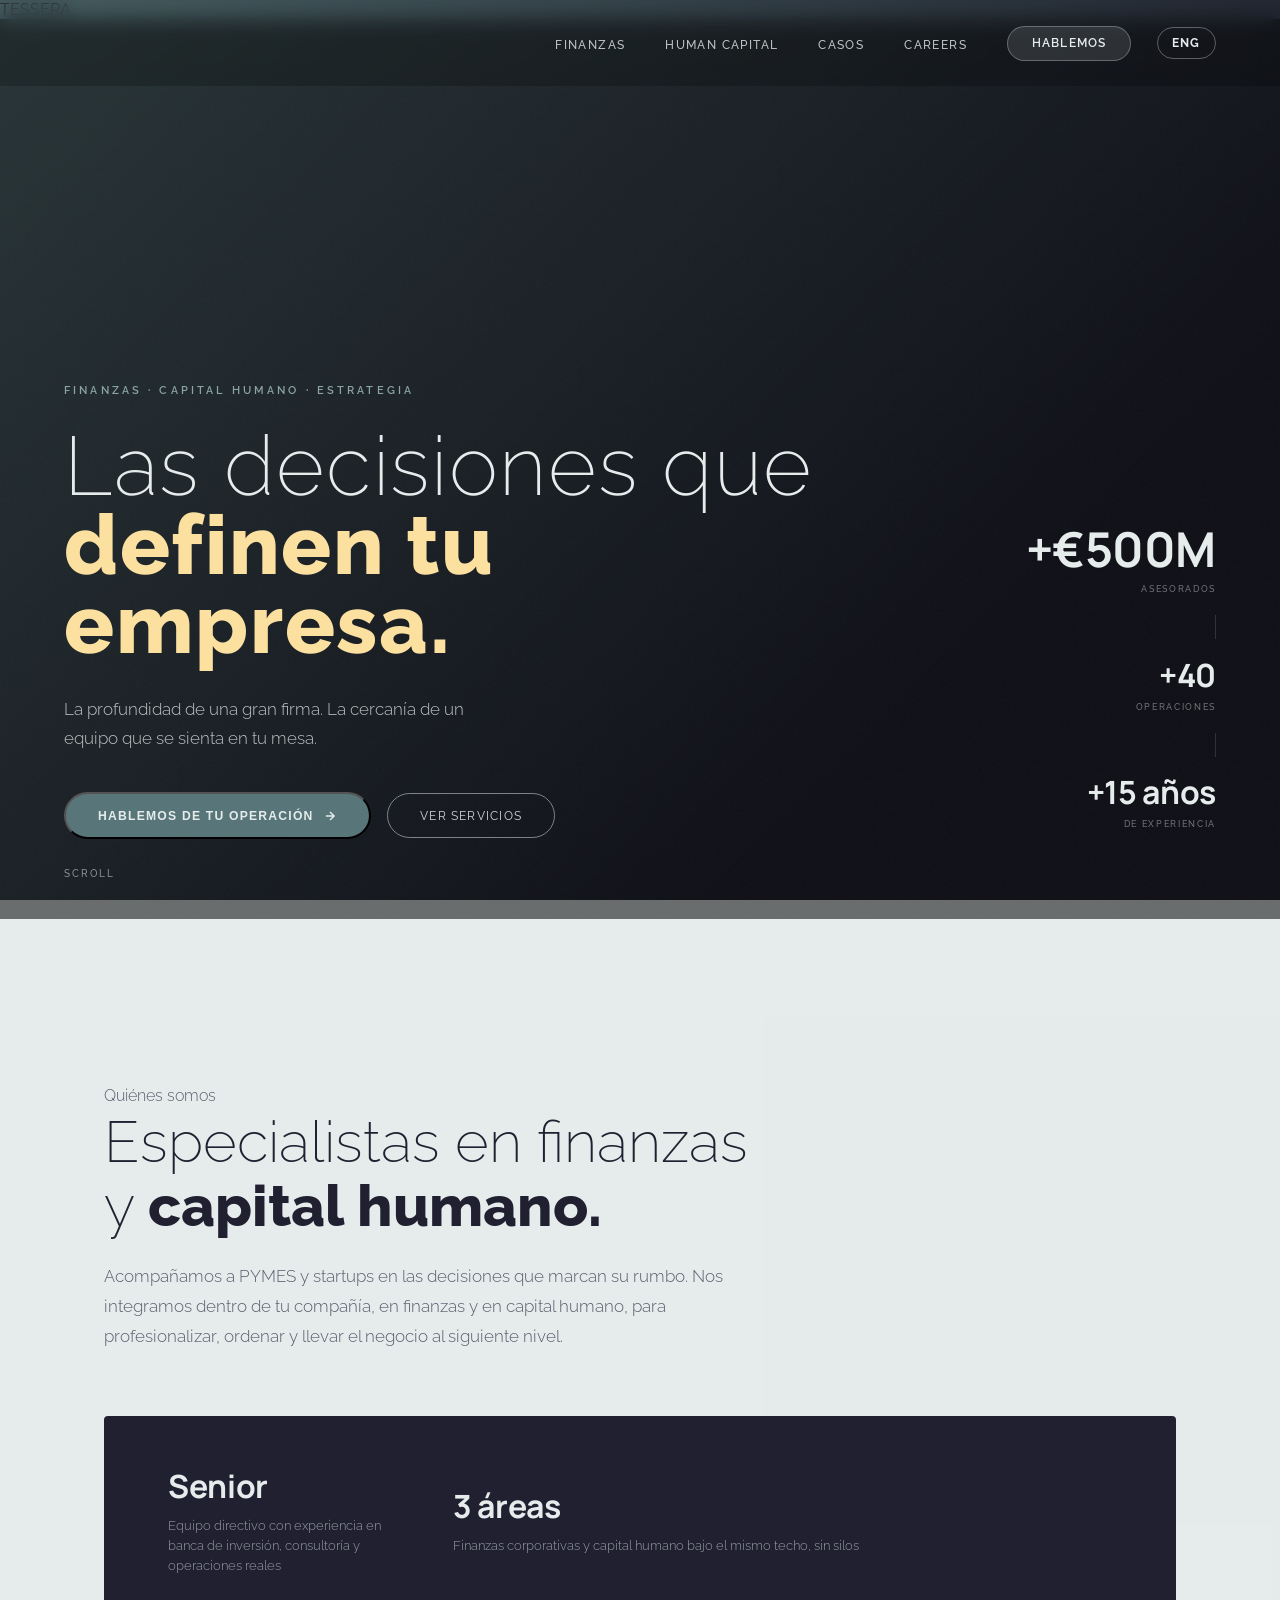
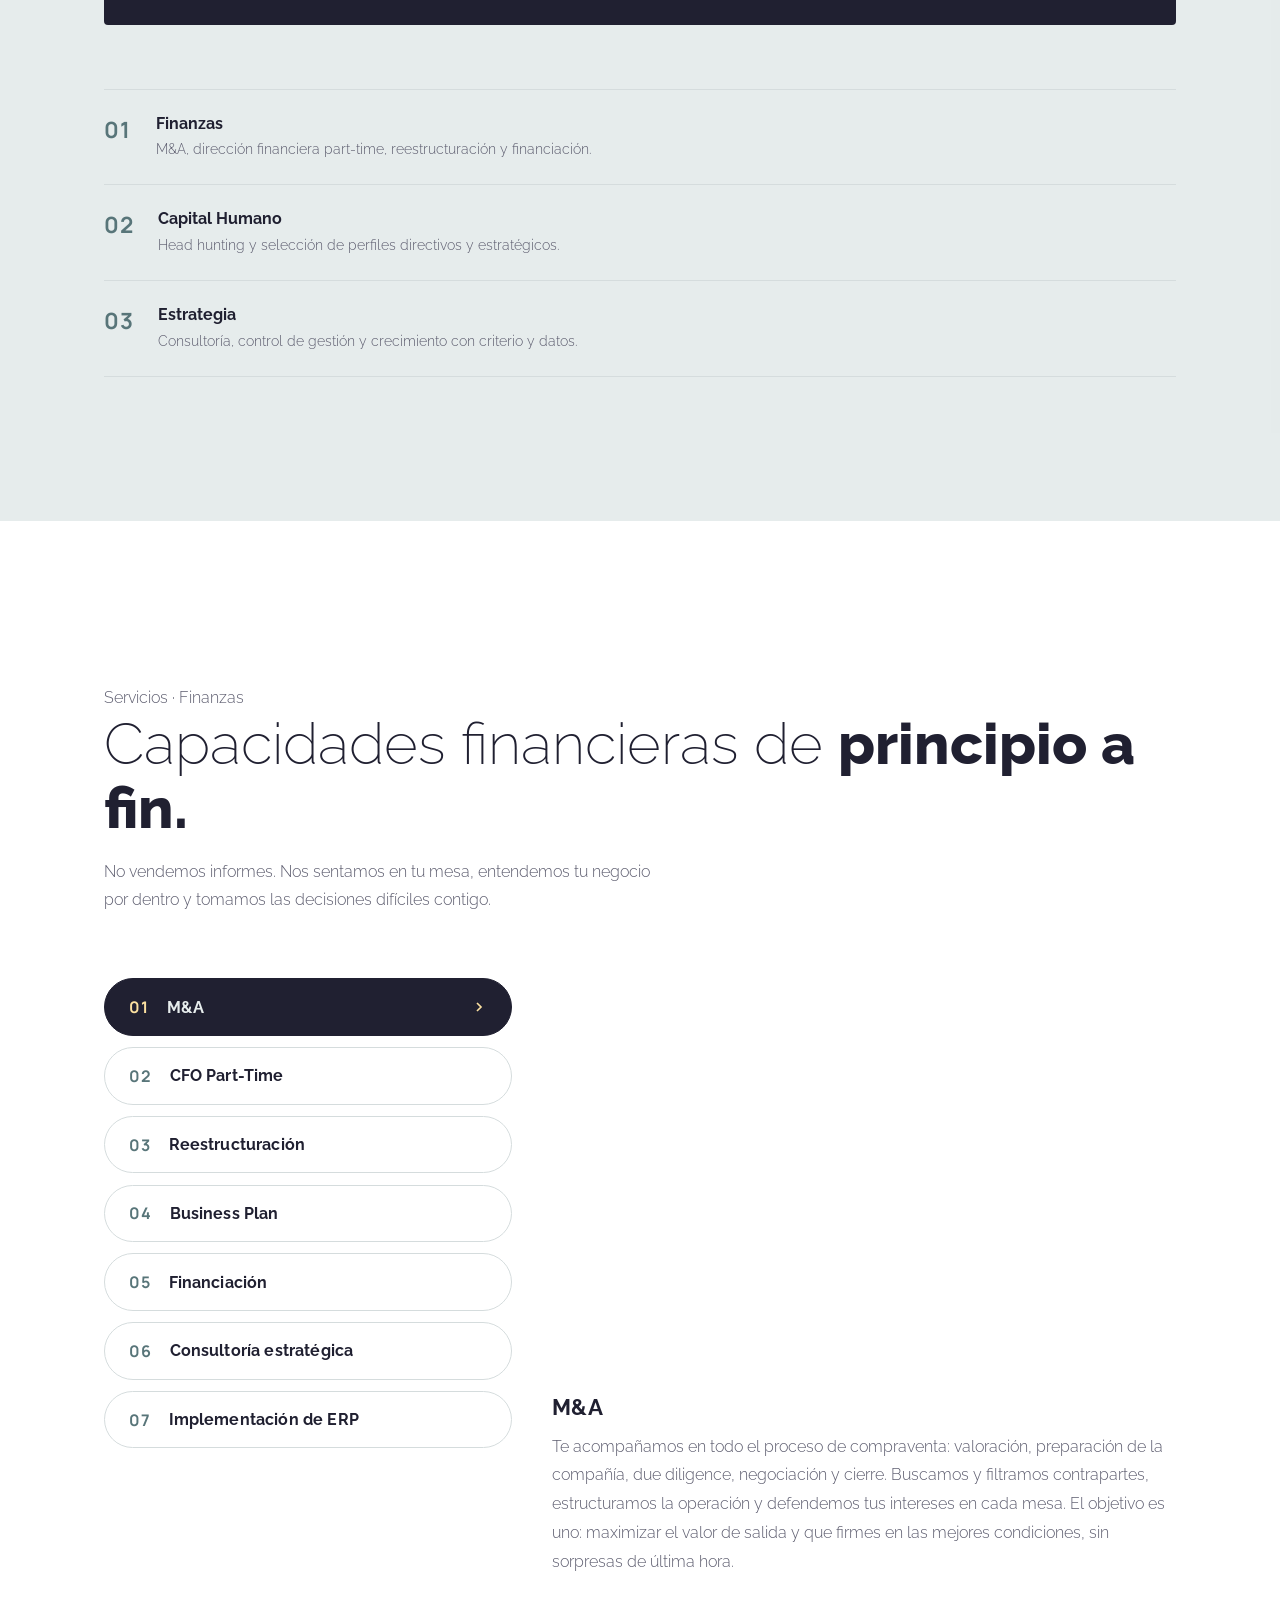
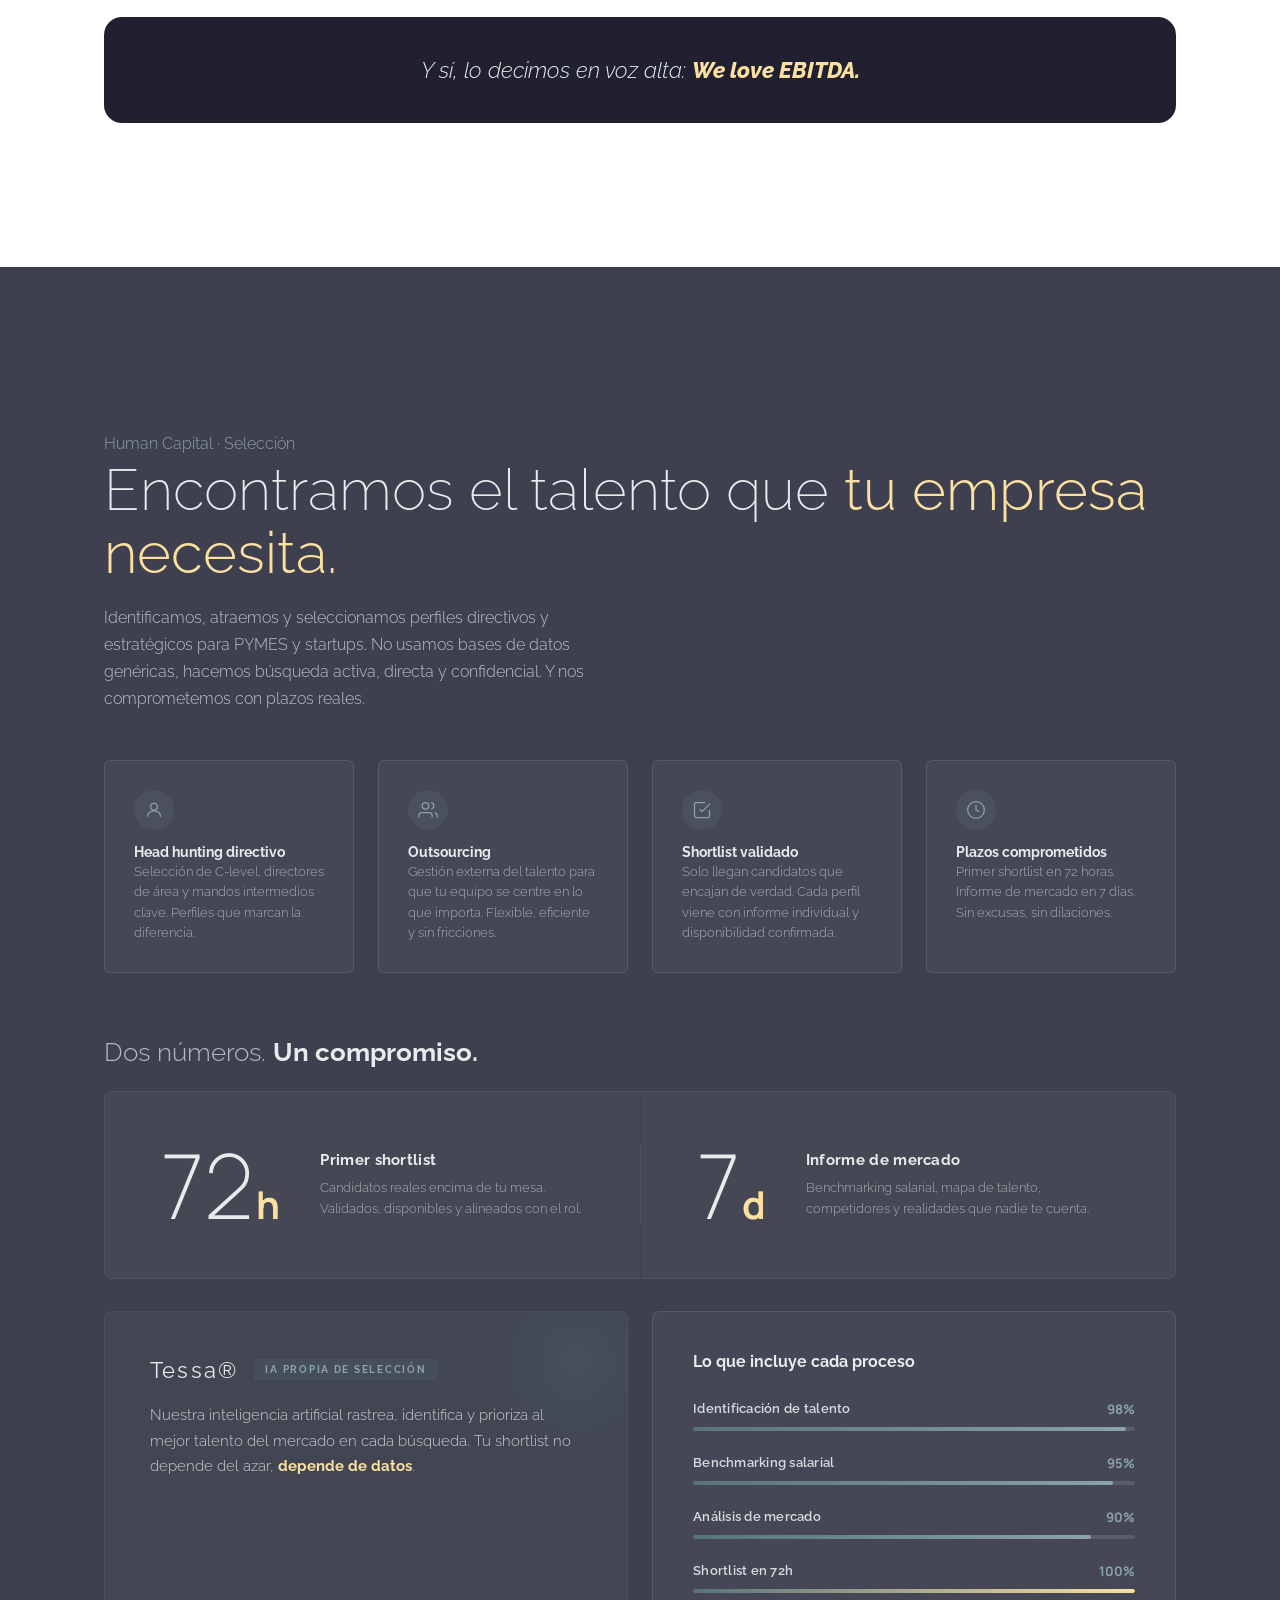
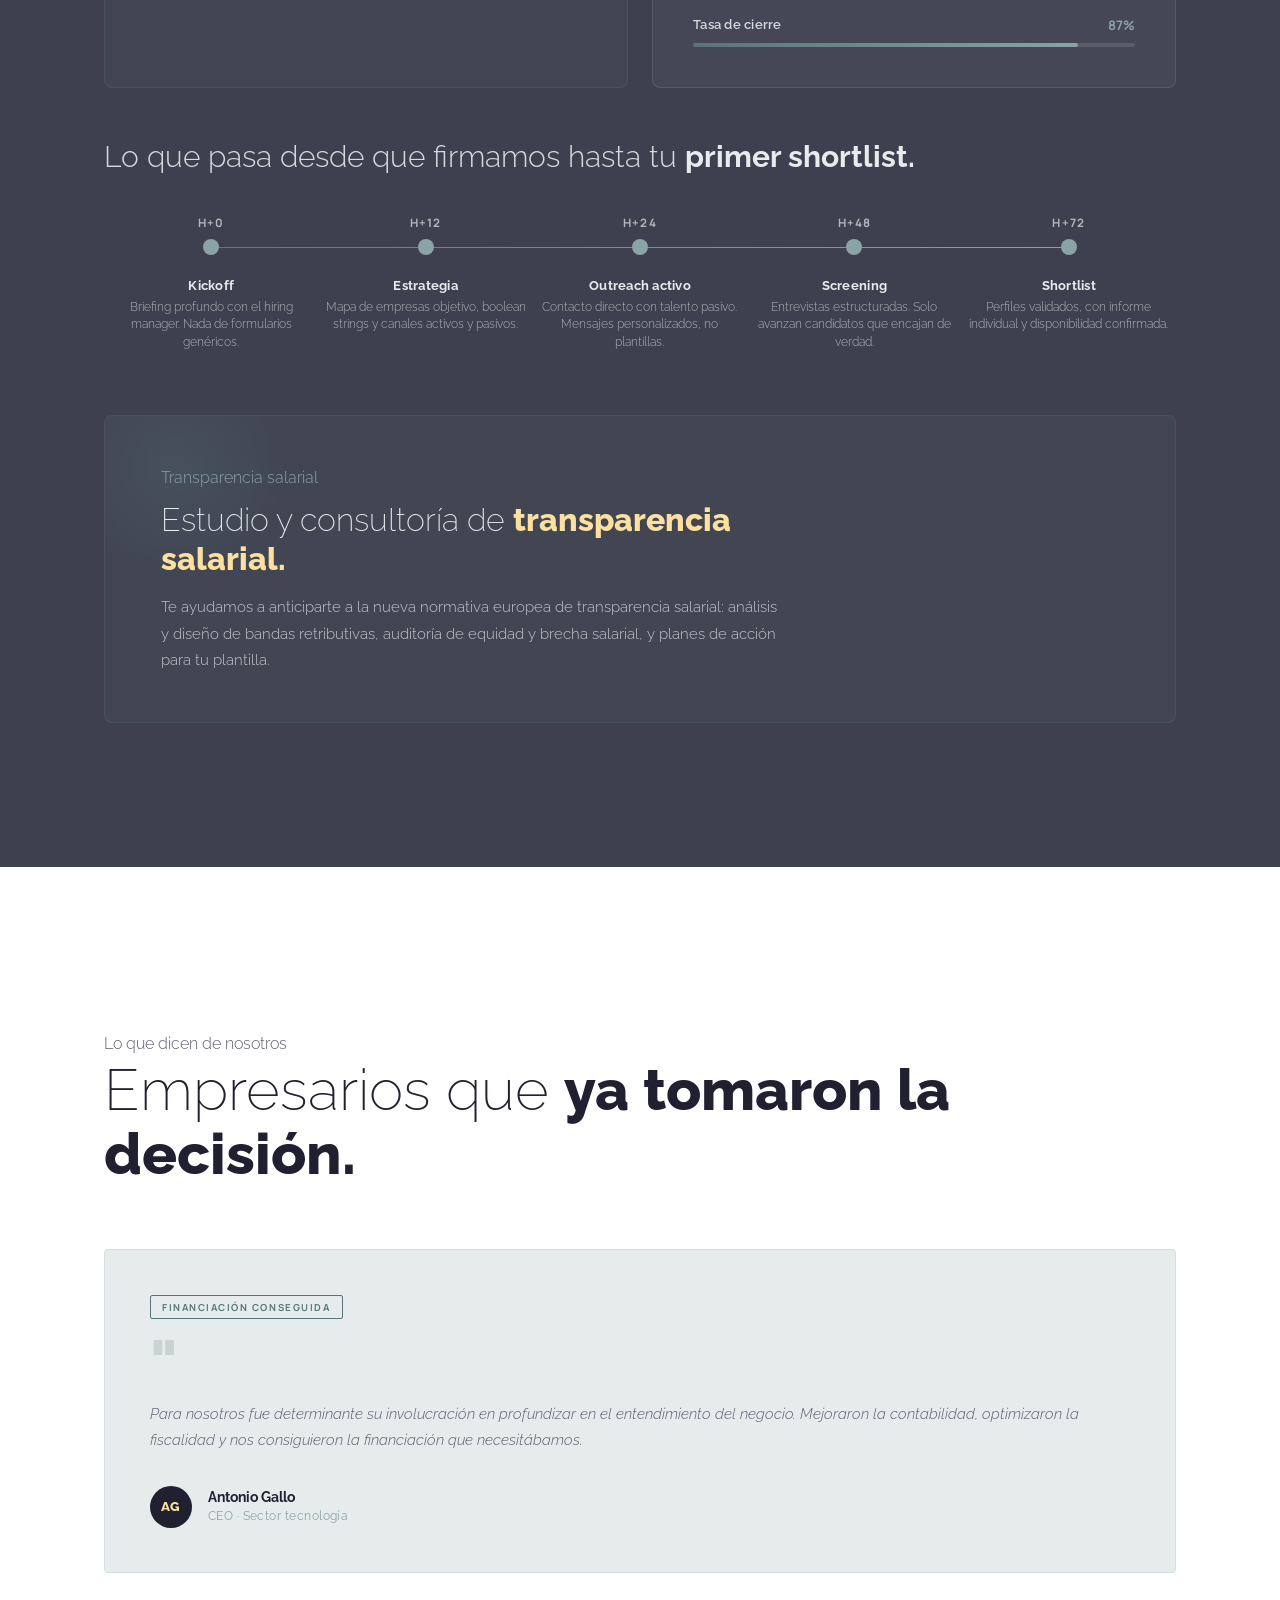
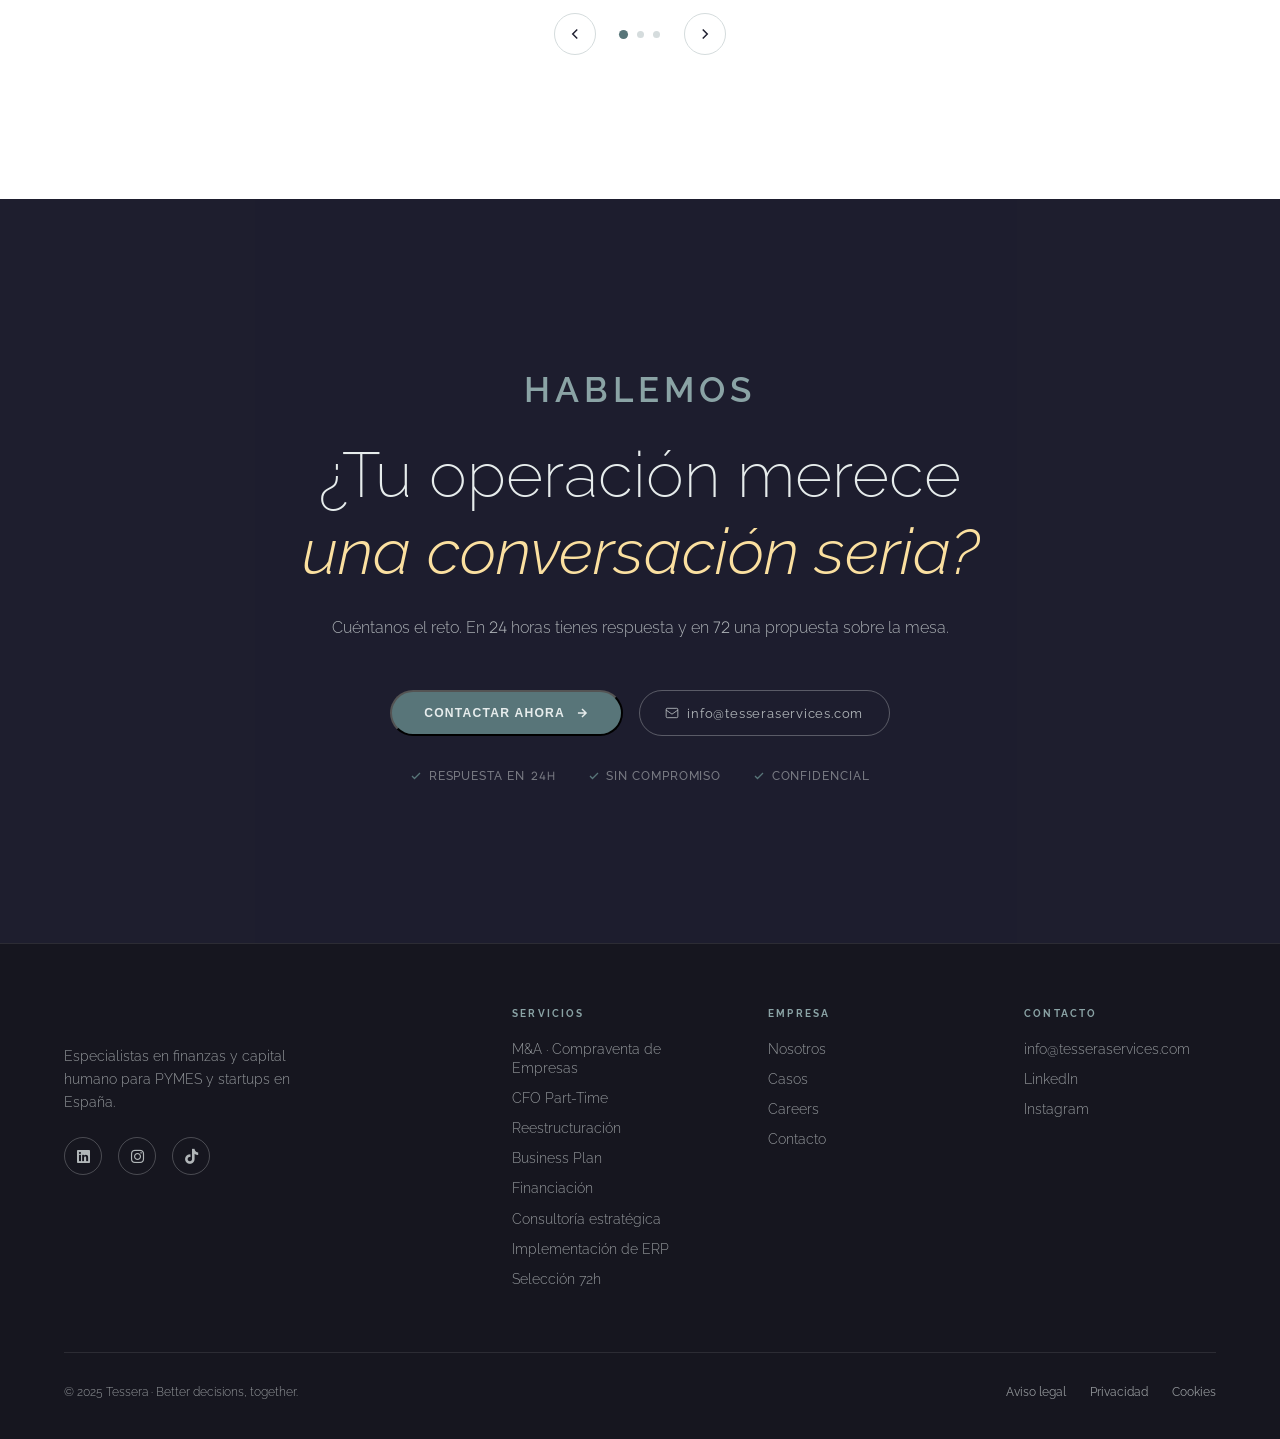
==== commit a827959a: "quita la seccion Journal entera (HTML, CSS, JS, editor y contenido) Queda solo el amarillo original," ====
--- a/index.html
+++ b/index.html
@@ -9,7 +9,7 @@
   <link rel="preconnect" href="https://fonts.gstatic.com" crossorigin />
   <link href="https://fonts.googleapis.com/css2?family=Raleway:ital,wght@0,200;0,300;0,400;0,500;0,600;0,700;0,800;1,200;1,300;1,400;1,600&display=swap" rel="stylesheet" />
   <link href="https://fonts.googleapis.com/css2?family=Manrope:wght@400;500;600;700;800&display=swap" rel="stylesheet" />
-  <link rel="stylesheet" href="css/styles.css?v=20261027" />
+  <link rel="stylesheet" href="css/styles.css" />
   <link rel="stylesheet" href="css/animations.css" />
   <link rel="icon" type="image/svg+xml" href="media/brand/isotipo-navy.svg">
   <link rel="stylesheet" href="https://cdnjs.cloudflare.com/ajax/libs/font-awesome/6.5.2/css/all.min.css" />
@@ -504,34 +504,6 @@
   </div>
 </section>
 
-<section id="journal">
-  <div class="section-inner">
-    <div class="journal-head reveal">
-      <div>
-        <p class="section-label" data-journal="label">Journal</p>
-        <h2 class="section-title" data-journal="title">Ideas para decidir <strong>con criterio.</strong></h2>
-      </div>
-      <p class="journal-intro" data-journal="intro">Finanzas, capital humano y operaciones corporativas contadas sin rodeos. Nuestra mirada sobre cómo decidir mejor.</p>
-    </div>
-
-    <div class="journal-filters" id="journalFilters" role="tablist" aria-label="Categorías"></div>
-
-    <div class="journal-feature" id="journalFeature"></div>
-    <div class="journal-grid" id="journalGrid"></div>
-    <p class="journal-empty" id="journalEmpty" hidden data-journal="empty">Todavía no hay entradas publicadas.</p>
-
-  </div>
-</section>
-
-<div class="journal-reader" id="journalReader" aria-hidden="true">
-  <article class="journal-reader-panel" role="dialog" aria-modal="true" aria-labelledby="journalReaderTitle">
-    <button class="journal-reader-close" id="journalReaderClose" type="button" aria-label="Cerrar">&times;</button>
-    <div class="journal-reader-meta" id="journalReaderMeta"></div>
-    <h2 id="journalReaderTitle"></h2>
-    <img id="journalReaderImg" alt="" />
-    <div class="journal-reader-body" id="journalReaderBody"></div>
-  </article>
-</div>
 <section id="contacto">
   <!-- ══ AÑADIDO: VÍDEO DE FONDO EN CONTACTO ══ -->
   <video class="section-video" autoplay muted loop playsinline preload="none">
@@ -666,6 +638,5 @@
 <script src="https://cdnjs.cloudflare.com/ajax/libs/three.js/r128/three.min.js"></script>
 <script src="https://cdn.jsdelivr.net/npm/lenis@1/dist/lenis.min.js"></script>
 <script src="js/animations.js"></script>
-<script src="js/journal.js"></script>
 </body>
-</html>
+</html>
--- a/css/styles.css
+++ b/css/styles.css
@@ -2276,88 +2276,3 @@
 :where(img[src*="media/"]:not([src*="tessera-num"]):not([src*="brand/"])) {
   filter: grayscale(1) contrast(1.1);
 }
-
-
-/* ══════════════════ JOURNAL ══════════════════ */
-#journal { background: var(--bg); padding: 7rem 0 6rem; }
-
-.journal-head {
-  display: flex; justify-content: space-between; align-items: flex-end;
-  gap: 3rem; margin-bottom: 2.5rem;
-}
-.journal-intro { max-width: 34ch; color: var(--mid); font-weight: 300; line-height: 1.7; font-size: .98rem; }
-
-.journal-filters { display: flex; flex-wrap: wrap; gap: .6rem; margin-bottom: 2.5rem; }
-.journal-filter {
-  font: inherit; font-size: .72rem; letter-spacing: .1em; text-transform: uppercase; font-weight: 600;
-  padding: .55rem 1.1rem; border-radius: 999px; cursor: pointer;
-  background: transparent; color: var(--navy); border: 1px solid rgba(32,32,49,.25);
-  transition: background .25s, border-color .25s;
-}
-.journal-filter:hover { border-color: var(--navy); }
-.journal-filter.active { background: var(--yellow); border-color: var(--yellow); }
-
-.journal-card {
-  display: flex; flex-direction: column; text-decoration: none; color: var(--navy);
-  background: #fff; border-radius: 14px; overflow: hidden;
-  transition: transform .35s var(--ease), box-shadow .35s var(--ease);
-}
-.journal-card:hover { transform: translateY(-4px); box-shadow: 0 18px 40px -18px rgba(32,32,49,.35); }
-.journal-card-img { aspect-ratio: 16/10; overflow: hidden; background: var(--dust); }
-.journal-card-img img { width: 100%; height: 100%; object-fit: cover; display: block; transition: transform .6s var(--ease), filter .4s; }
-.journal-card:hover .journal-card-img img { transform: scale(1.04); filter: none; }
-.journal-card-body { padding: 1.4rem 1.5rem 1.7rem; display: flex; flex-direction: column; gap: .7rem; flex: 1; }
-.journal-card-meta { display: flex; align-items: center; gap: .9rem; font-size: .7rem; letter-spacing: .08em; text-transform: uppercase; color: var(--mid); }
-.journal-cat { background: var(--yellow); color: var(--navy); font-weight: 700; padding: .2rem .6rem; border-radius: 999px; }
-.journal-card h3 { font-size: 1.25rem; font-weight: 700; line-height: 1.25; }
-.journal-card-ex { color: var(--mid); font-weight: 300; font-size: .93rem; line-height: 1.65; }
-.journal-card-more { margin-top: auto; font-size: .74rem; font-weight: 700; letter-spacing: .1em; text-transform: uppercase; color: var(--teal); }
-
-.journal-feature { margin-bottom: 1.75rem; }
-.journal-card--big { flex-direction: row; background: var(--navy); color: var(--beige); }
-.journal-card--big .journal-card-img { flex: 1.25; aspect-ratio: auto; min-height: 340px; }
-.journal-card--big .journal-card-body { flex: 1; justify-content: center; padding: 2.5rem; }
-.journal-card--big h3 { font-size: clamp(1.6rem, 2.6vw, 2.3rem); font-weight: 200; }
-.journal-card--big .journal-card-ex, .journal-card--big .journal-card-meta { color: rgba(230,236,236,.75); }
-.journal-card--big .journal-card-more { color: var(--yellow); margin-top: 1rem; }
-
-.journal-grid { display: grid; grid-template-columns: repeat(3, 1fr); gap: 1.75rem; }
-.journal-empty { text-align: center; color: var(--mid); padding: 3rem 0; }
-
-.journal-reader {
-  position: fixed; inset: 0; z-index: 1200; display: none; overflow-y: auto;
-  background: rgba(22,22,31,.82); padding: 4vh 1.25rem;
-}
-.journal-reader.open { display: block; }
-.journal-reader-panel {
-  position: relative; max-width: 760px; margin: 0 auto; background: var(--bg-lt); color: var(--navy);
-  border-radius: 16px; padding: 3rem 3rem 3.5rem;
-}
-.journal-reader-close {
-  position: absolute; top: 1rem; right: 1.2rem; width: 40px; height: 40px; border-radius: 50%;
-  border: 0; background: var(--yellow); color: var(--navy); font-size: 1.6rem; line-height: 1; cursor: pointer;
-}
-.journal-reader-meta { display: flex; gap: .9rem; align-items: center; font-size: .72rem; letter-spacing: .08em; text-transform: uppercase; color: var(--mid); margin-bottom: 1rem; }
-.journal-reader-panel h2 { font-size: clamp(1.7rem, 3.4vw, 2.5rem); font-weight: 700; line-height: 1.15; margin-bottom: 1.75rem; }
-.journal-reader-panel img { width: 100%; border-radius: 10px; margin-bottom: 2rem; }
-.journal-reader-body p, .journal-reader-body li { line-height: 1.8; font-weight: 300; margin-bottom: 1.1rem; }
-.journal-reader-body h2, .journal-reader-body h3 { margin: 2rem 0 .8rem; font-weight: 700; }
-.journal-reader-body a { color: var(--teal); text-decoration: underline; }
-.journal-reader-body ul, .journal-reader-body ol { padding-left: 1.3rem; margin-bottom: 1.1rem; }
-.journal-reader-body blockquote { border-left: 3px solid var(--yellow); padding-left: 1.2rem; margin: 1.5rem 0; font-style: italic; }
-
-@media (max-width: 960px) {
-  .journal-grid { grid-template-columns: repeat(2, 1fr); }
-  .journal-card--big { flex-direction: column; }
-  .journal-card--big .journal-card-img { min-height: 0; aspect-ratio: 16/10; flex: none; }
-}
-@media (max-width: 640px) {
-  #journal { padding: 4.5rem 0 4rem; }
-  .journal-head { flex-direction: column; align-items: flex-start; gap: 1.2rem; }
-  .journal-grid { grid-template-columns: 1fr; }
-  .journal-card--big .journal-card-body { padding: 1.6rem; }
-  .journal-reader-panel { padding: 2.5rem 1.4rem 2.2rem; }
-}
-
-.journal-cat { white-space: nowrap; }
-.journal-card-meta { flex-wrap: wrap; row-gap: .35rem; }
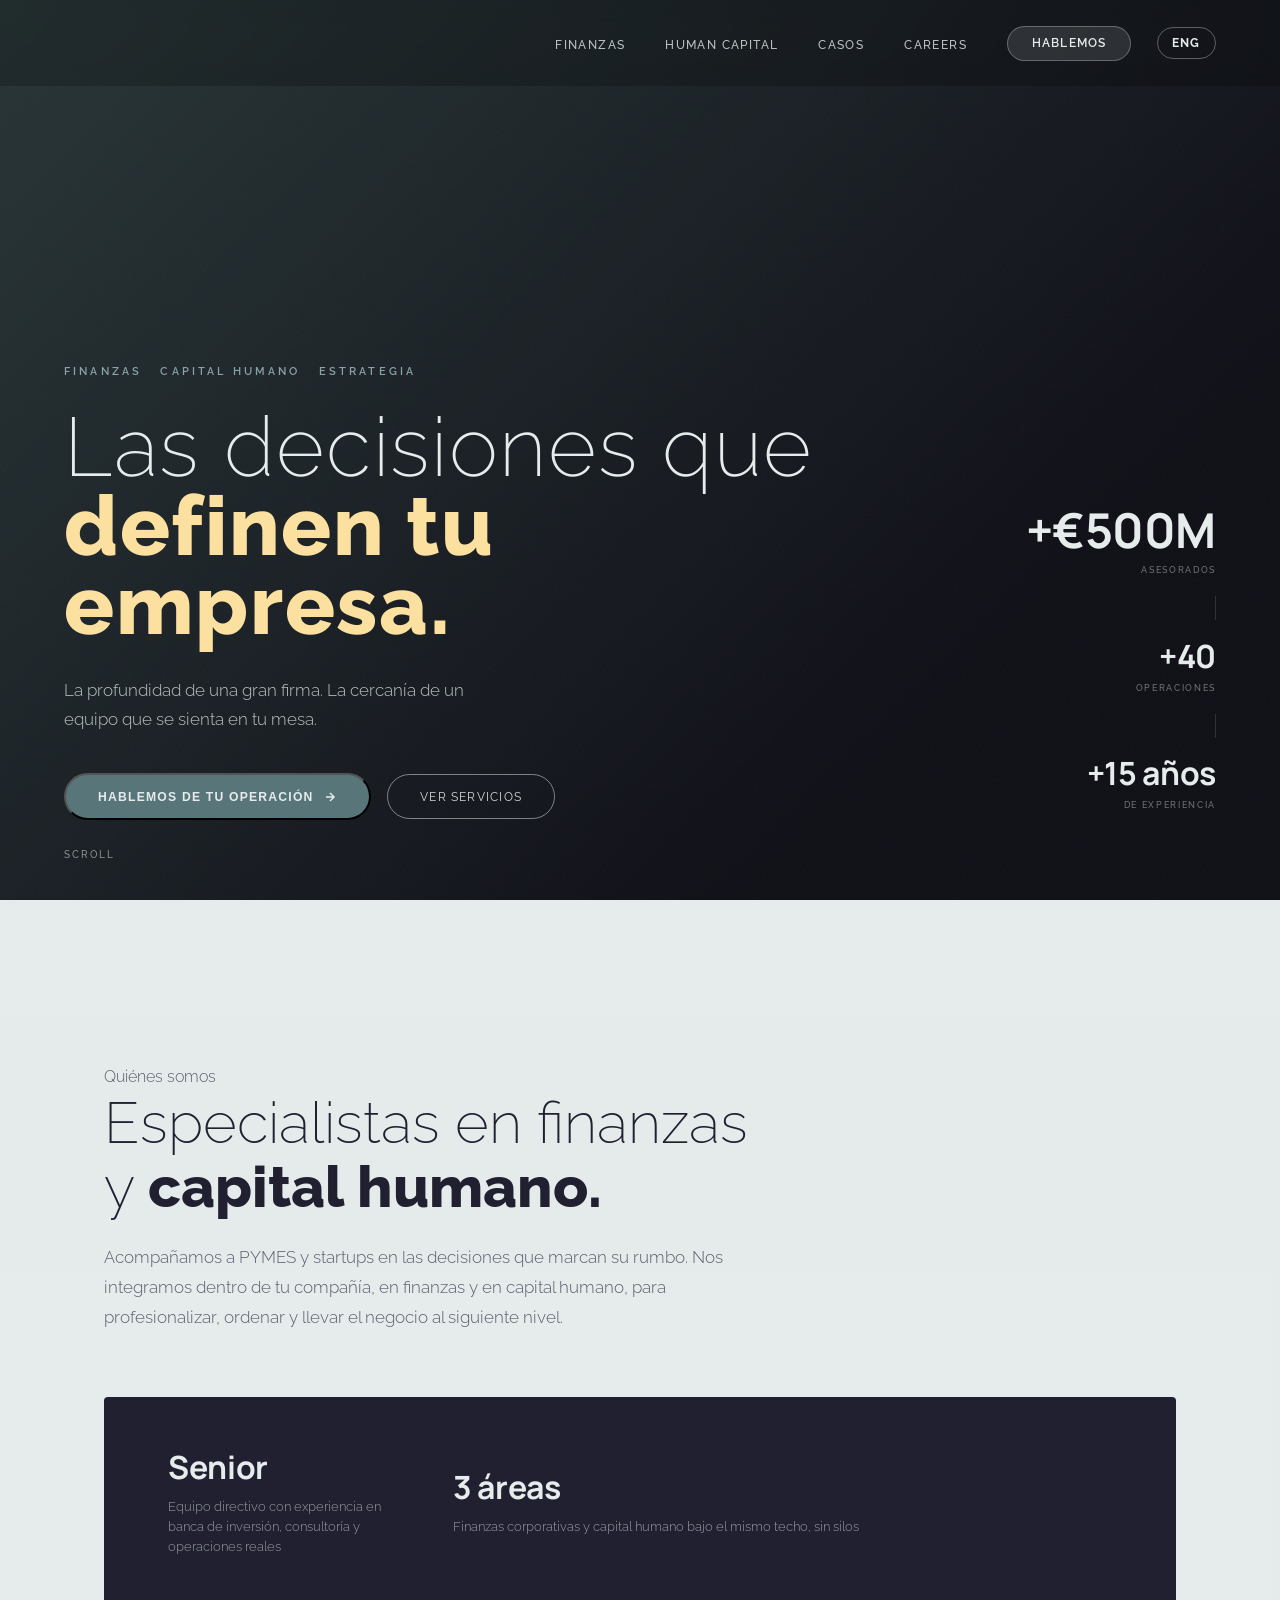
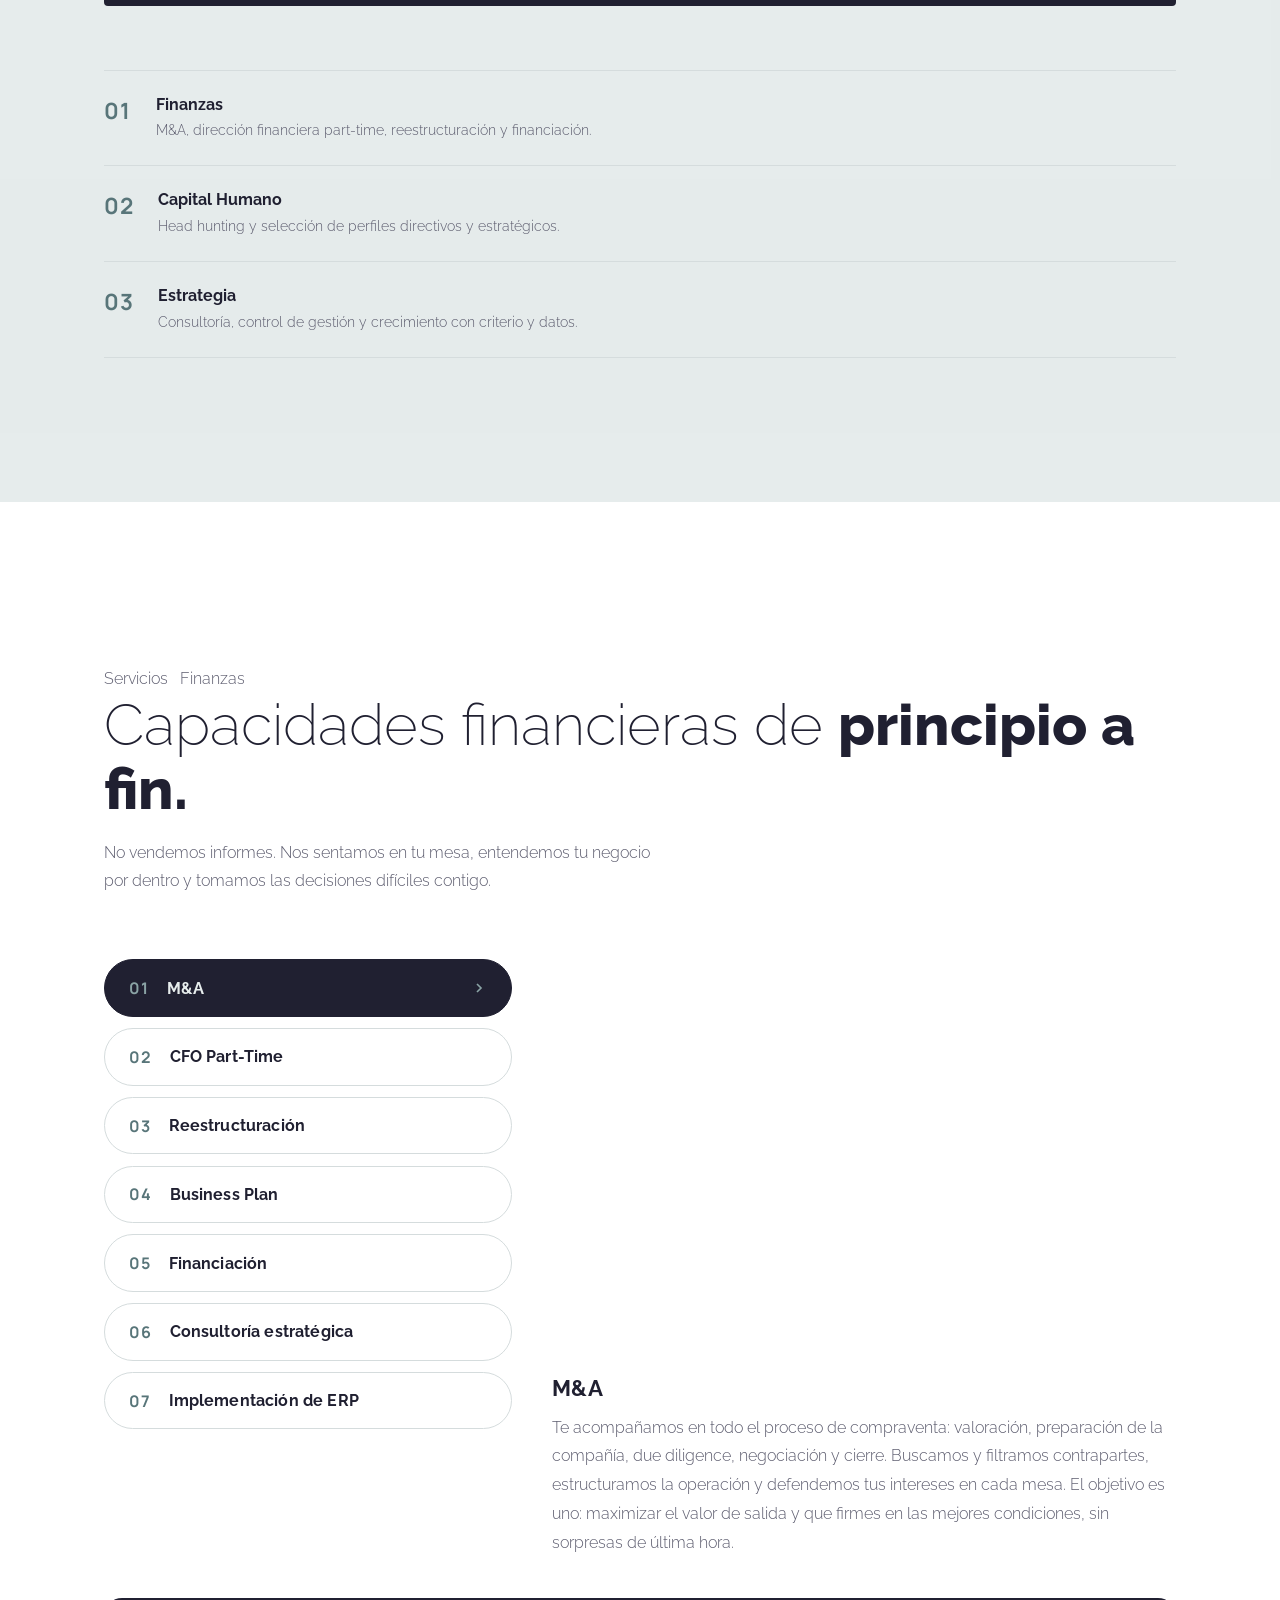
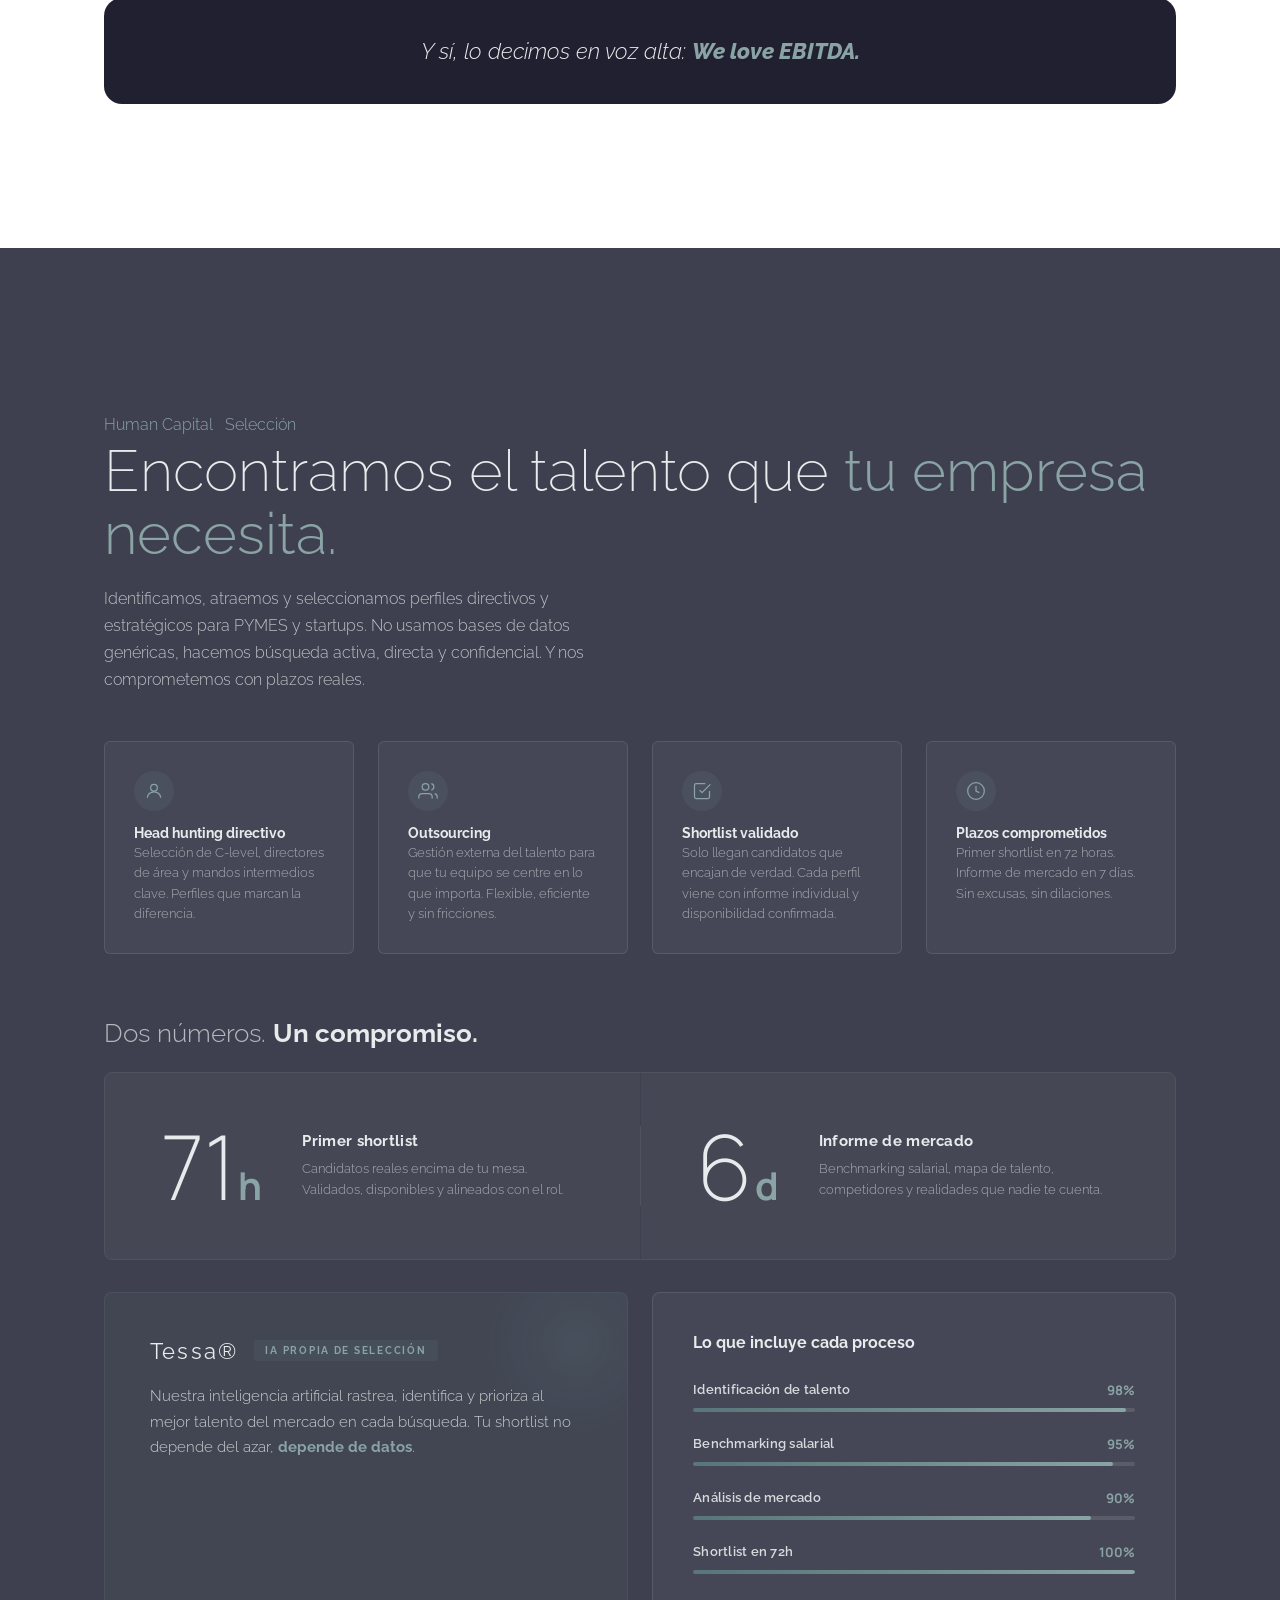
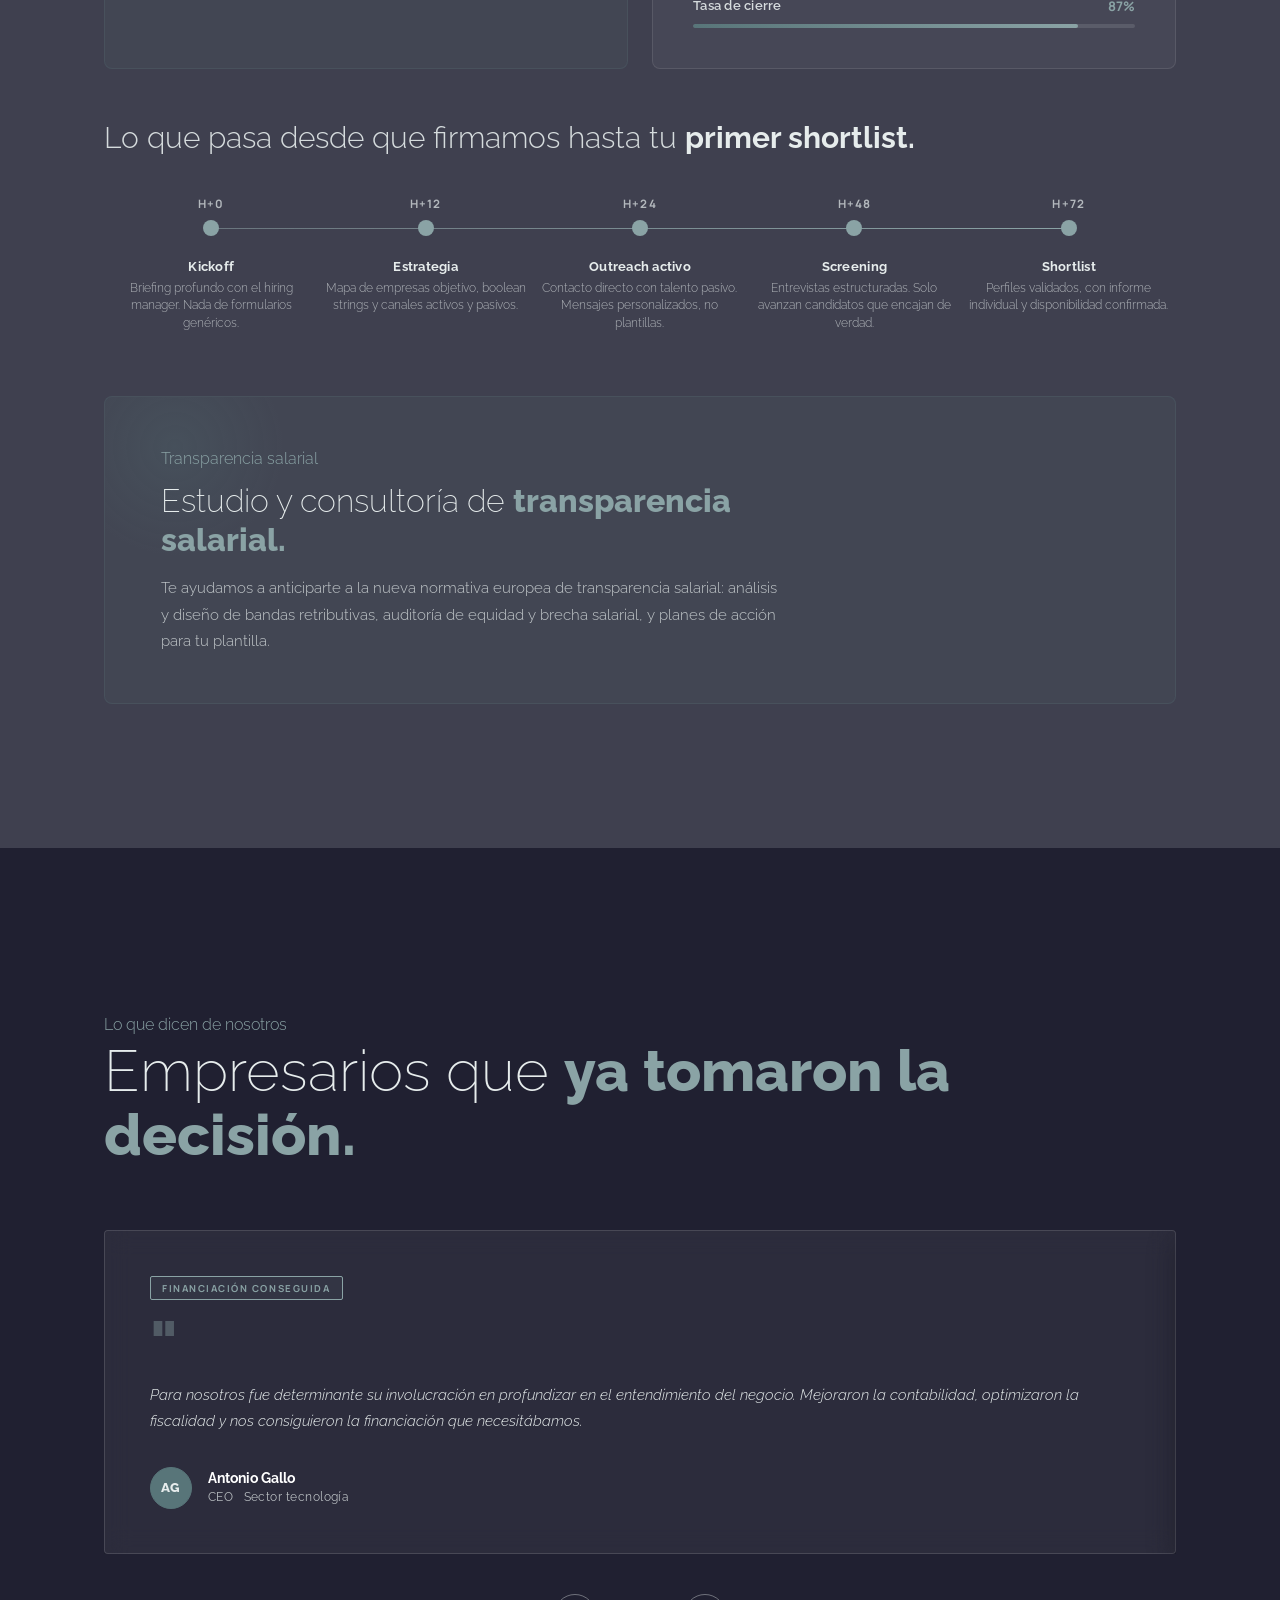
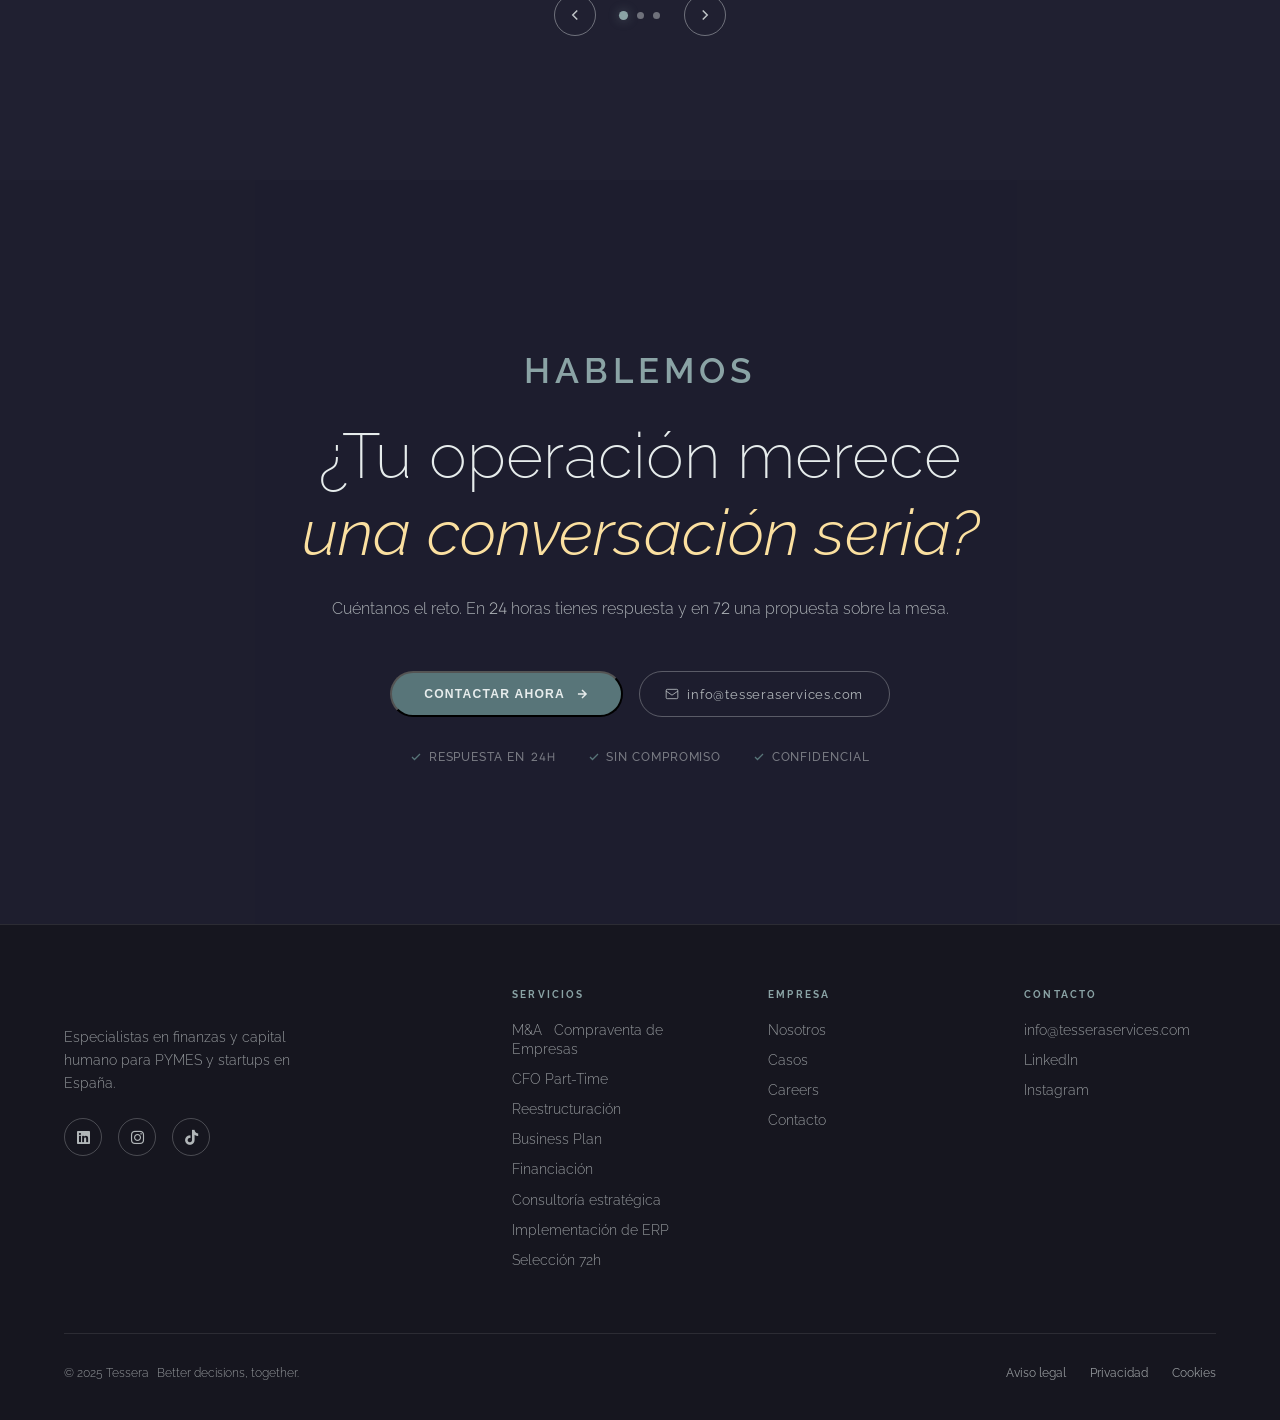
==== commit 0d519259: "quita los puntos medios (·) del texto y los cambia por espacios Co-Authored-By: Claude Sonnet 5.5 <n" ====
--- a/index.html
+++ b/index.html
@@ -3,7 +3,7 @@
 <head>
   <meta charset="UTF-8" />
   <meta name="viewport" content="width=device-width, initial-scale=1.0" />
-  <title>TESSERA · Finanzas y Capital Humano para PYMES</title>
+  <title>TESSERA   Finanzas y Capital Humano para PYMES</title>
   <meta name="description" content="Especialistas en M&A, CFO part-time, reestructuración y selección directiva para PYMES y startups en España." />
   <link rel="preconnect" href="https://fonts.googleapis.com" />
   <link rel="preconnect" href="https://fonts.gstatic.com" crossorigin />
@@ -60,7 +60,7 @@
   <div class="hero-overlay"></div>
   <div class="hero-grain"></div>
 
-  <p class="hero-eyebrow" data-i18n="hero.eyebrow">Finanzas · Capital Humano · Estrategia</p>
+  <p class="hero-eyebrow" data-i18n="hero.eyebrow">Finanzas   Capital Humano   Estrategia</p>
   <h1 class="hero-title" data-i18n="hero.title">
     Las decisiones que<br>
     <strong>definen tu empresa.</strong>
@@ -164,7 +164,7 @@
   </svg>
   <div class="section-inner">
     <div class="services-header reveal">
-      <p class="section-label" data-i18n="services.label">Servicios · Finanzas</p>
+      <p class="section-label" data-i18n="services.label">Servicios   Finanzas</p>
       <h2 class="section-title" data-i18n="services.title">Capacidades financieras de <strong>principio a fin.</strong></h2>
       <p data-i18n="services.lead">No vendemos informes. Nos sentamos en tu mesa, entendemos tu negocio por dentro y tomamos las decisiones difíciles contigo.</p>
     </div>
@@ -276,7 +276,7 @@
 
     <!-- Cabecera -->
     <div class="methodology-header reveal">
-      <p class="section-label" data-i18n="meth.label">Human Capital · Selección</p>
+      <p class="section-label" data-i18n="meth.label">Human Capital   Selección</p>
       <h2 class="section-title meth-title" data-i18n="meth.title">Encontramos el talento que <em>tu empresa necesita.</em></h2>
       <p class="meth-sub" data-i18n="meth.sub">Identificamos, atraemos y seleccionamos perfiles directivos y estratégicos para PYMES y startups. No usamos bases de datos genéricas, hacemos búsqueda activa, directa y confidencial. Y nos comprometemos con plazos reales.</p>
     </div>
@@ -454,7 +454,7 @@
               <div class="author-avatar">AG</div>
               <div class="author-info">
                 <strong>Antonio Gallo</strong>
-                <span data-i18n="t1.role">CEO · Sector tecnología</span>
+                <span data-i18n="t1.role">CEO   Sector tecnología</span>
               </div>
             </div>
           </div>
@@ -466,7 +466,7 @@
               <div class="author-avatar">AM</div>
               <div class="author-info">
                 <strong>Aecio de la Mora</strong>
-                <span data-i18n="t2.role">CEO · Expansión internacional</span>
+                <span data-i18n="t2.role">CEO   Expansión internacional</span>
               </div>
             </div>
           </div>
@@ -478,7 +478,7 @@
               <div class="author-avatar">EH</div>
               <div class="author-info">
                 <strong>Enrique Huertas</strong>
-                <span data-i18n="t3.role">CEO · Reestructuración financiera</span>
+                <span data-i18n="t3.role">CEO   Reestructuración financiera</span>
               </div>
             </div>
           </div>
@@ -557,7 +557,7 @@
     <div class="footer-col">
       <h5 data-i18n="footer.servicesHeading">Servicios</h5>
       <ul>
-        <li><a href="#servicios" data-i18n="svc.ma.title">M&amp;A · Compraventa de Empresas</a></li>
+        <li><a href="#servicios" data-i18n="svc.ma.title">M&amp;A   Compraventa de Empresas</a></li>
         <li><a href="#servicios">CFO Part-Time</a></li>
         <li><a href="#servicios" data-i18n="svc.restructuring.title">Reestructuración</a></li>
         <li><a href="#servicios" data-i18n="svc.bp.title">Business Plan</a></li>
@@ -586,7 +586,7 @@
     </div>
   </div>
   <div class="footer-bottom">
-    <p>© 2025 Tessera · Better decisions, together.</p>
+    <p>© 2025 Tessera   Better decisions, together.</p>
     <div class="footer-legal">
       <a href="https://jobs.tesseraservices.com/privacy-policy" target="_blank" data-i18n="footer.legalNotice">Aviso legal</a>
       <a href="https://jobs.tesseraservices.com/privacy-policy" target="_blank" data-i18n="footer.privacy">Privacidad</a>
--- a/css/styles.css
+++ b/css/styles.css
@@ -327,7 +327,7 @@
 
 .mobile-nav a:hover,
 .mobile-nav a.mobile-cta {
-  color: var(--yellow);
+  color: var(--teal-lt);
 }
 
 /* ══════════════════ HERO ══════════════════ */
@@ -802,7 +802,7 @@
 }
 
 .svc-tab:hover .service-num  { color: var(--teal-lt); }
-.svc-tab.active .service-num  { color: var(--yellow); }
+.svc-tab.active .service-num  { color: var(--teal-lt); }
 .svc-tab.active .service-name { color: var(--beige); }
 
 /* Flecha que aparece en el servicio activo */
@@ -815,7 +815,7 @@
   transform: translateX(-6px);
   transition: opacity .3s var(--ease), transform .3s var(--ease), color .3s;
 }
-.svc-tab.active .svc-arrow { color: var(--yellow); opacity: 1; transform: none; }
+.svc-tab.active .svc-arrow { color: var(--teal-lt); opacity: 1; transform: none; }
 
 /* ── Panel de detalle: foto duotono + texto ── */
 .services-md-detail {
@@ -901,7 +901,7 @@
 }
 
 .service-ebitda strong {
-  color: var(--yellow);
+  color: var(--teal-lt);
   font-weight: 800;
 }
 
@@ -924,7 +924,7 @@
 }
 
 .meth-title em {
-  color: var(--yellow) !important;
+  color: var(--teal-lt) !important;
   font-style: normal;
 }
 
@@ -1038,7 +1038,7 @@
 
 .meto-unit {
   font-size: clamp(1.8rem, 3vw, 2.8rem);
-  color: var(--yellow);
+  color: var(--teal-lt);
   font-weight: 700;
 }
 
@@ -1150,7 +1150,7 @@
 }
 
 .tessa-card strong {
-  color: var(--yellow);
+  color: var(--teal-lt);
   font-weight: 700;
 }
 
@@ -1211,7 +1211,7 @@
   transition: width 1.2s var(--ease);
 }
 
-.progress-item:nth-child(4) .progress-fill { background: linear-gradient(90deg, var(--teal) 0%, var(--yellow) 100%); }
+.progress-item:nth-child(4) .progress-fill { background: linear-gradient(90deg, var(--teal) 0%, var(--teal-lt) 100%); }
 .progress-item:nth-child(1) .progress-fill { transition-delay:   0ms; }
 .progress-item:nth-child(2) .progress-fill { transition-delay: 120ms; }
 .progress-item:nth-child(3) .progress-fill { transition-delay: 240ms; }
@@ -1280,7 +1280,7 @@
 
 .salary-title strong {
   font-weight: 800;
-  color: var(--yellow);
+  color: var(--teal-lt);
 }
 
 .salary-desc {
@@ -1520,8 +1520,8 @@
 }
 
 .testimonial-card:hover .testimonial-result {
-  color: var(--yellow);
-  border-color: var(--yellow);
+  color: var(--teal-lt);
+  border-color: var(--teal-lt);
   background: rgba(138,163,165,.08);
 }
 
@@ -1572,7 +1572,7 @@
   justify-content: center;
   font-size: .82rem;
   font-weight: 800;
-  color: var(--yellow);
+  color: var(--teal-lt);
   flex-shrink: 0;
   transition: background .3s;
 }
@@ -2010,7 +2010,7 @@
 
 .modal-title em {
   font-style: italic;
-  color: var(--yellow);
+  color: var(--teal-lt);
   font-weight: 300;
 }
 
@@ -2100,7 +2100,7 @@
 }
 
 .modal-submit:hover {
-  background: var(--yellow);
+  background: var(--teal-lt);
   color: var(--navy);
   transform: translateY(-2px);
 }
--- a/css/animations.css
+++ b/css/animations.css
@@ -0,0 +1,152 @@
+/* ═══════════════════════════════════════════════════════════════
+   TESSERA · Paquete de animaciones (OPCIONAL) — estilos de apoyo
+   ───────────────────────────────────────────────────────────────
+   Para QUITARLAS TODAS:
+     1) borra este archivo y js/animations.js
+     2) quita en index.html y careers.html las 3 etiquetas de
+        animaciones (este <link> + los 2 <script> de lenis y animations)
+   Todo va dentro de prefers-reduced-motion: no-preference, así que
+   quien tenga el movimiento reducido en su sistema no ve nada de esto.
+   ═══════════════════════════════════════════════════════════════ */
+
+@media (prefers-reduced-motion: no-preference) {
+
+  /* 0 · Cortinilla de carga / transición entre páginas */
+  .page-curtain {
+    position: fixed;
+    inset: 0;
+    z-index: 9999;
+    background: linear-gradient(135deg, #587579 0%, #202031 75%);
+    display: flex;
+    align-items: center;
+    justify-content: center;
+    pointer-events: none;
+    transform: translateY(0);
+    animation: curtainUp .7s .5s cubic-bezier(.76, 0, .24, 1) forwards;
+  }
+  .page-curtain span {
+    display: block;
+    width: clamp(200px, 40vw, 340px);
+    aspect-ratio: 5 / 1;
+    font-size: 0;
+    overflow: hidden;
+    background: var(--beige);
+    -webkit-mask: url(../media/brand/logo-mask.svg) center / contain no-repeat;
+    mask: url(../media/brand/logo-mask.svg) center / contain no-repeat;
+    opacity: 0;
+    transform: translateY(10px);
+    animation: curtainWord .45s ease forwards;
+  }
+  @keyframes curtainWord { to { opacity: 1; transform: translateY(0); } }
+  @keyframes curtainUp   { to { transform: translateY(-100%); } }
+
+  /* 1 · Scroll suave (Lenis) */
+  html.lenis,
+  html.lenis body { height: auto; }
+  .lenis.lenis-smooth { scroll-behavior: auto !important; }
+  .lenis.lenis-smooth [data-lenis-prevent] { overscroll-behavior: contain; }
+  .lenis.lenis-stopped { overflow: hidden; }
+
+  /* 2 · Titulares que se revelan palabra a palabra */
+  .split-ready .sr-word {
+    display: inline-block;
+    overflow: hidden;
+    vertical-align: bottom;
+    padding-bottom: .12em;
+    margin-bottom: -.12em;
+  }
+  .split-ready .sr-word > span {
+    display: inline-block;
+    transform: translateY(110%);
+    transition: transform .7s cubic-bezier(.16, 1, .3, 1);
+  }
+  .split-in .sr-word > span { transform: translateY(0); }
+
+  /* 4 · Tilt 3D — transición suave al soltar */
+  .testimonial-card { transition: transform .3s cubic-bezier(.16, 1, .3, 1); }
+}
+
+/* ═══════════════════════════════════════════════════════════════
+   Testimonios sobre fondo de partículas WebGL (parte del paquete)
+   Va fuera de prefers-reduced-motion: la sección queda oscura igual,
+   solo que sin movimiento de partículas si está desactivado.
+   ═══════════════════════════════════════════════════════════════ */
+#casos { background: var(--navy); }
+#casos .section-inner { position: relative; z-index: 1; }
+
+.casos-particles {
+  position: absolute;
+  inset: 0;
+  z-index: 0;
+  overflow: hidden;
+  pointer-events: none;
+}
+.casos-particles canvas { position: absolute; inset: 0; display: block; }
+
+/* Cabecera y controles en claro sobre el navy */
+#casos .section-label { color: var(--teal-lt); }
+#casos .section-title { color: var(--beige); }
+#casos .section-title strong { color: var(--teal-lt); }
+#casos .carousel-btn { border-color: rgba(230,236,236,.4); color: rgba(230,236,236,.8); }
+#casos .carousel-btn:hover { background: var(--teal); border-color: var(--teal); color: var(--beige); }
+#casos .carousel-dot { background: rgba(230,236,236,.4); }
+#casos .carousel-dot.active { background: var(--teal-lt); box-shadow: 0 0 8px rgba(138,163,165,.4); }
+
+/* Tarjetas "glass" brillantes para que destaquen sobre el fondo oscuro */
+#casos .testimonial-card {
+  background: rgba(230,236,236, 0.06);
+  border-color: rgba(230,236,236, 0.15);
+  -webkit-backdrop-filter: blur(12px);
+  backdrop-filter: blur(12px);
+  box-shadow: 0 10px 30px rgba(0,0,0,0.25);
+}
+
+/* Solo cambia el fondo y la sombra al pasar el ratón, los textos NO */
+#casos .testimonial-card:hover {
+  background: rgba(230,236,236, 0.12);
+  border-color: rgba(230,236,236, 0.35);
+  box-shadow: 0 20px 50px rgba(0,0,0,0.45);
+}
+
+/* ── TEXTOS Y ELEMENTOS FIJOS (Forzamos a que ignoren los hover de styles.css) ── */
+
+/* Texto principal de la cita */
+#casos .testimonial-card > p,
+#casos .testimonial-card:hover > p { 
+  color: var(--beige) !important; 
+}
+
+/* Nombre del autor */
+#casos .author-info strong,
+#casos .testimonial-card:hover .author-info strong { 
+  color: #fff !important; 
+}
+
+/* Cargo del autor */
+#casos .author-info span,
+#casos .testimonial-card:hover .author-info span { 
+  color: rgba(230,236,236,.75) !important; 
+}
+
+/* Avatar del autor (círculo con las iniciales) */
+#casos .author-avatar,
+#casos .testimonial-card:hover .author-avatar {
+  background: var(--teal) !important;
+  color: var(--beige) !important;
+  border: 1px solid var(--teal) !important;
+}
+
+/* Comillas gigantes */
+#casos .quote-mark,
+#casos .testimonial-card:hover .quote-mark { 
+  color: var(--teal-lt) !important; 
+  opacity: .4 !important; 
+}
+
+/* Etiqueta de resultado (ej. "Financiación conseguida") */
+#casos .testimonial-result,
+#casos .testimonial-card:hover .testimonial-result {
+  color: var(--teal-lt) !important;
+  border-color: var(--teal-lt) !important;
+  background: rgba(138,163,165,.08) !important;
+}
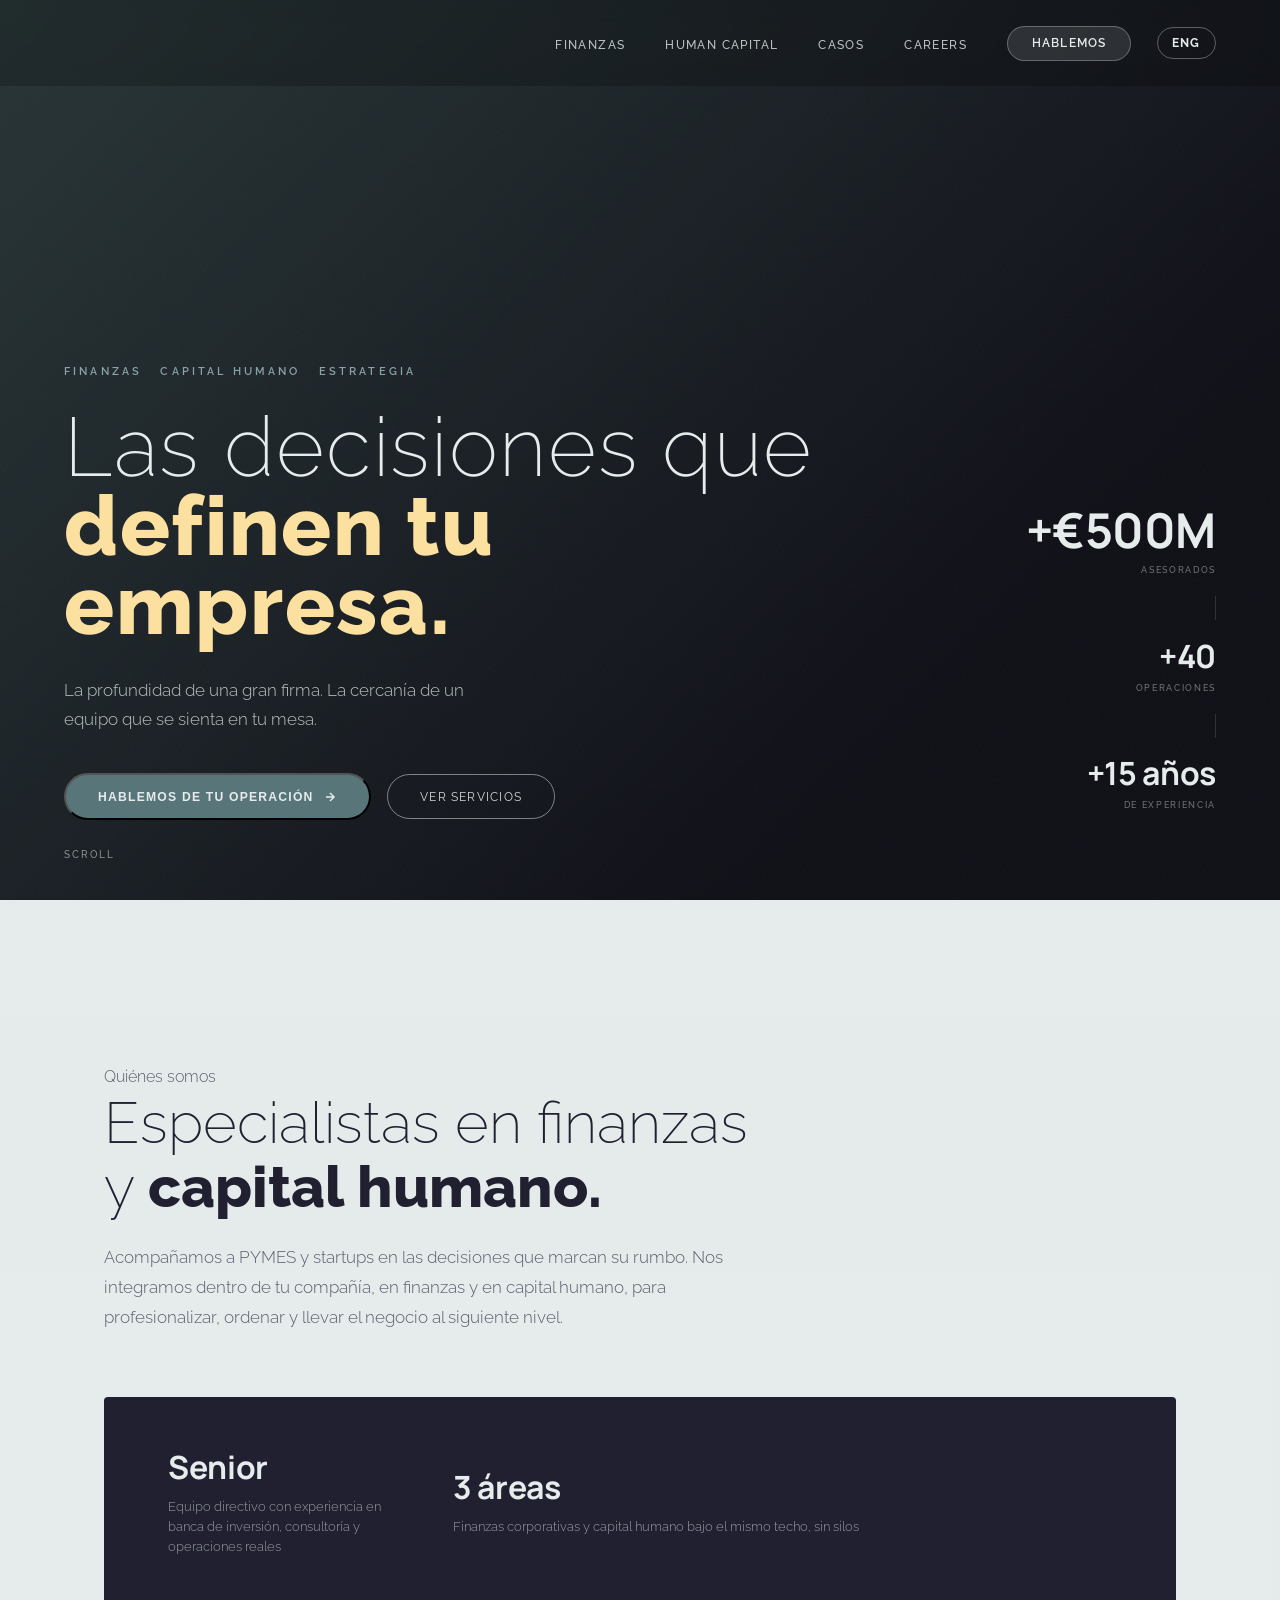
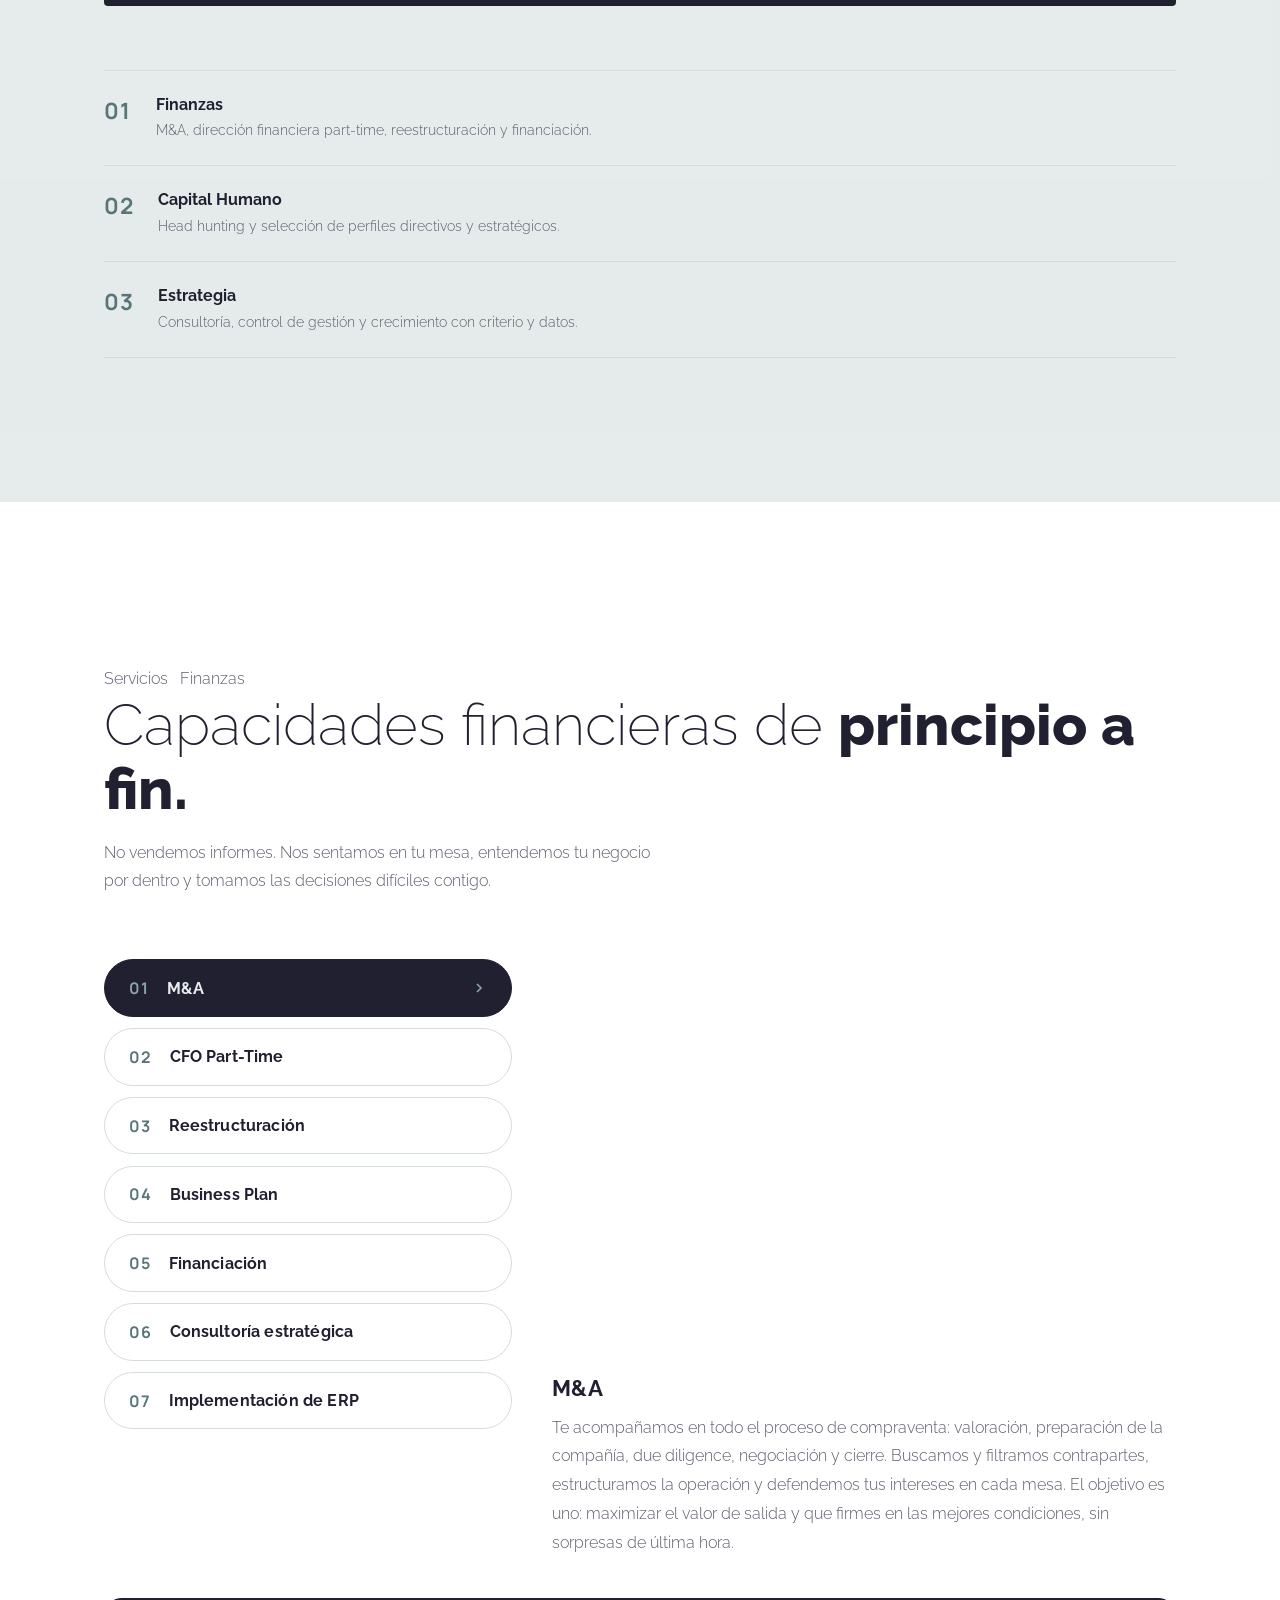
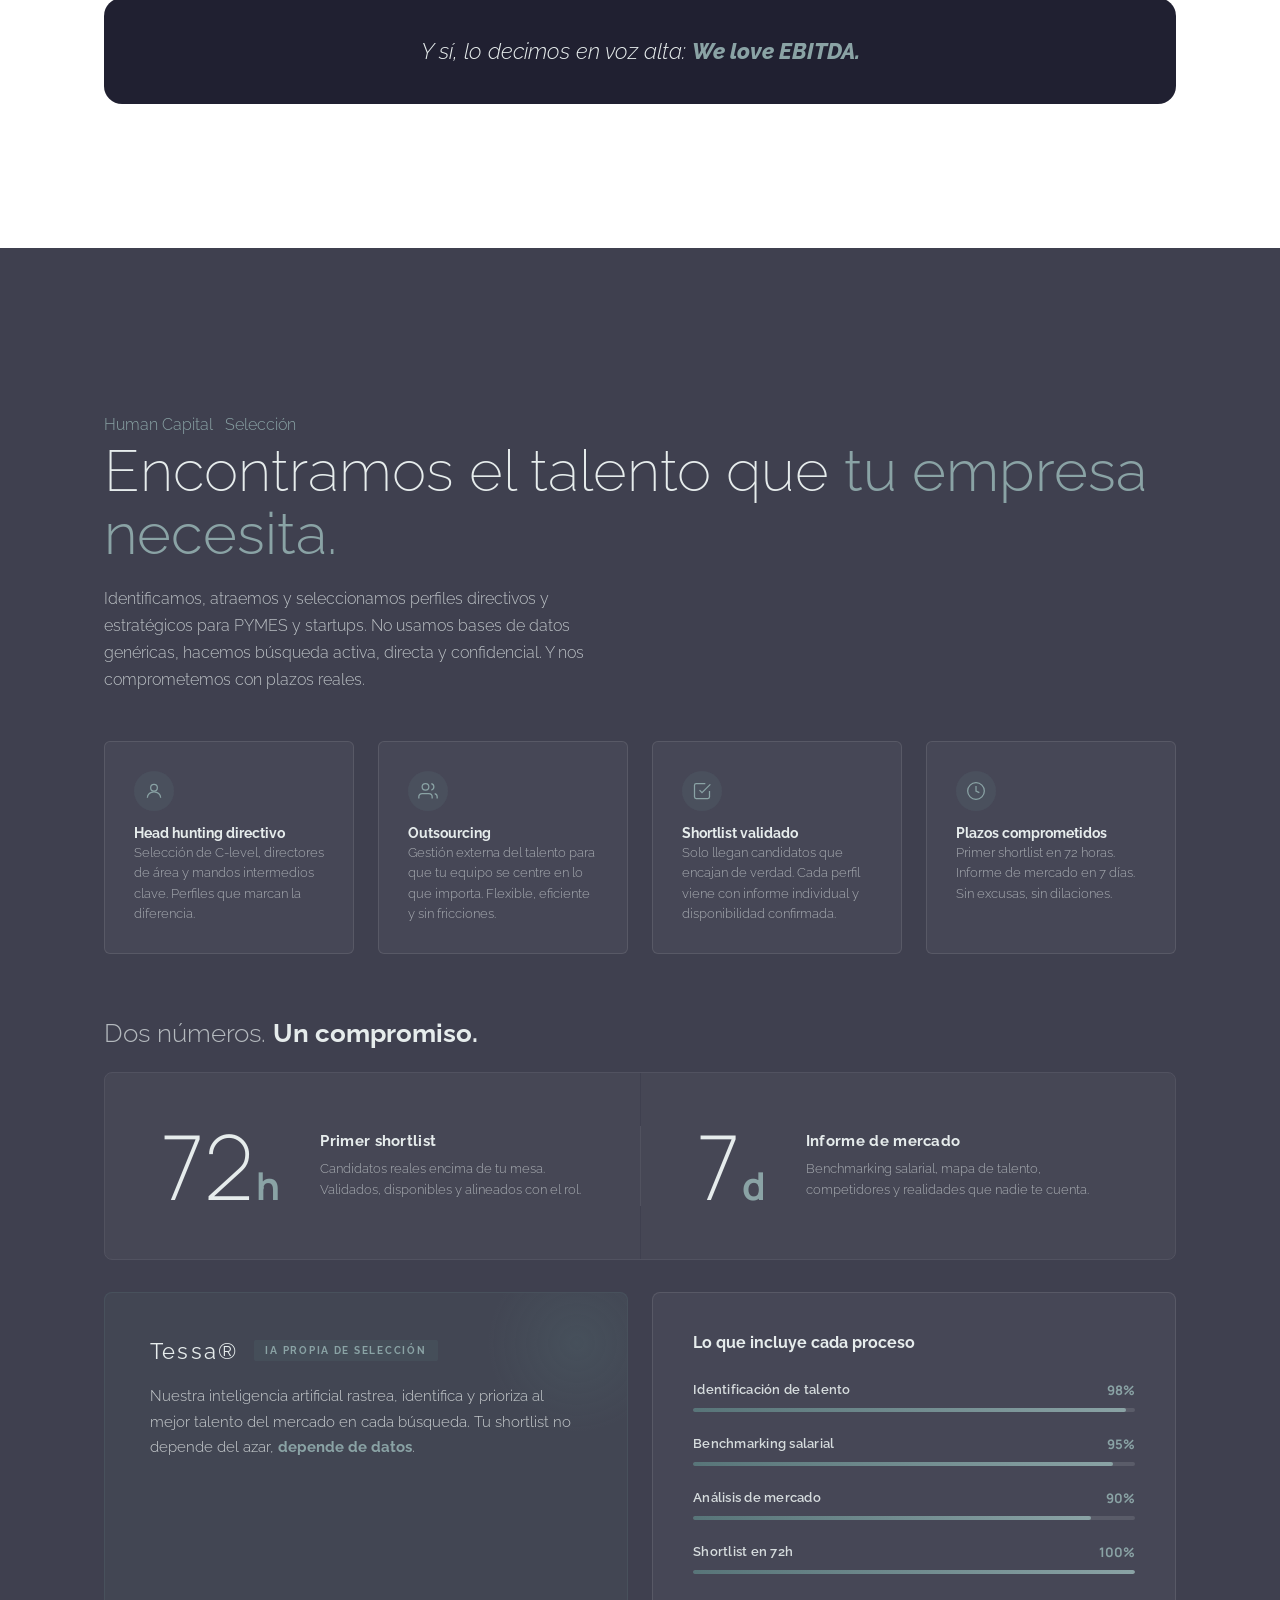
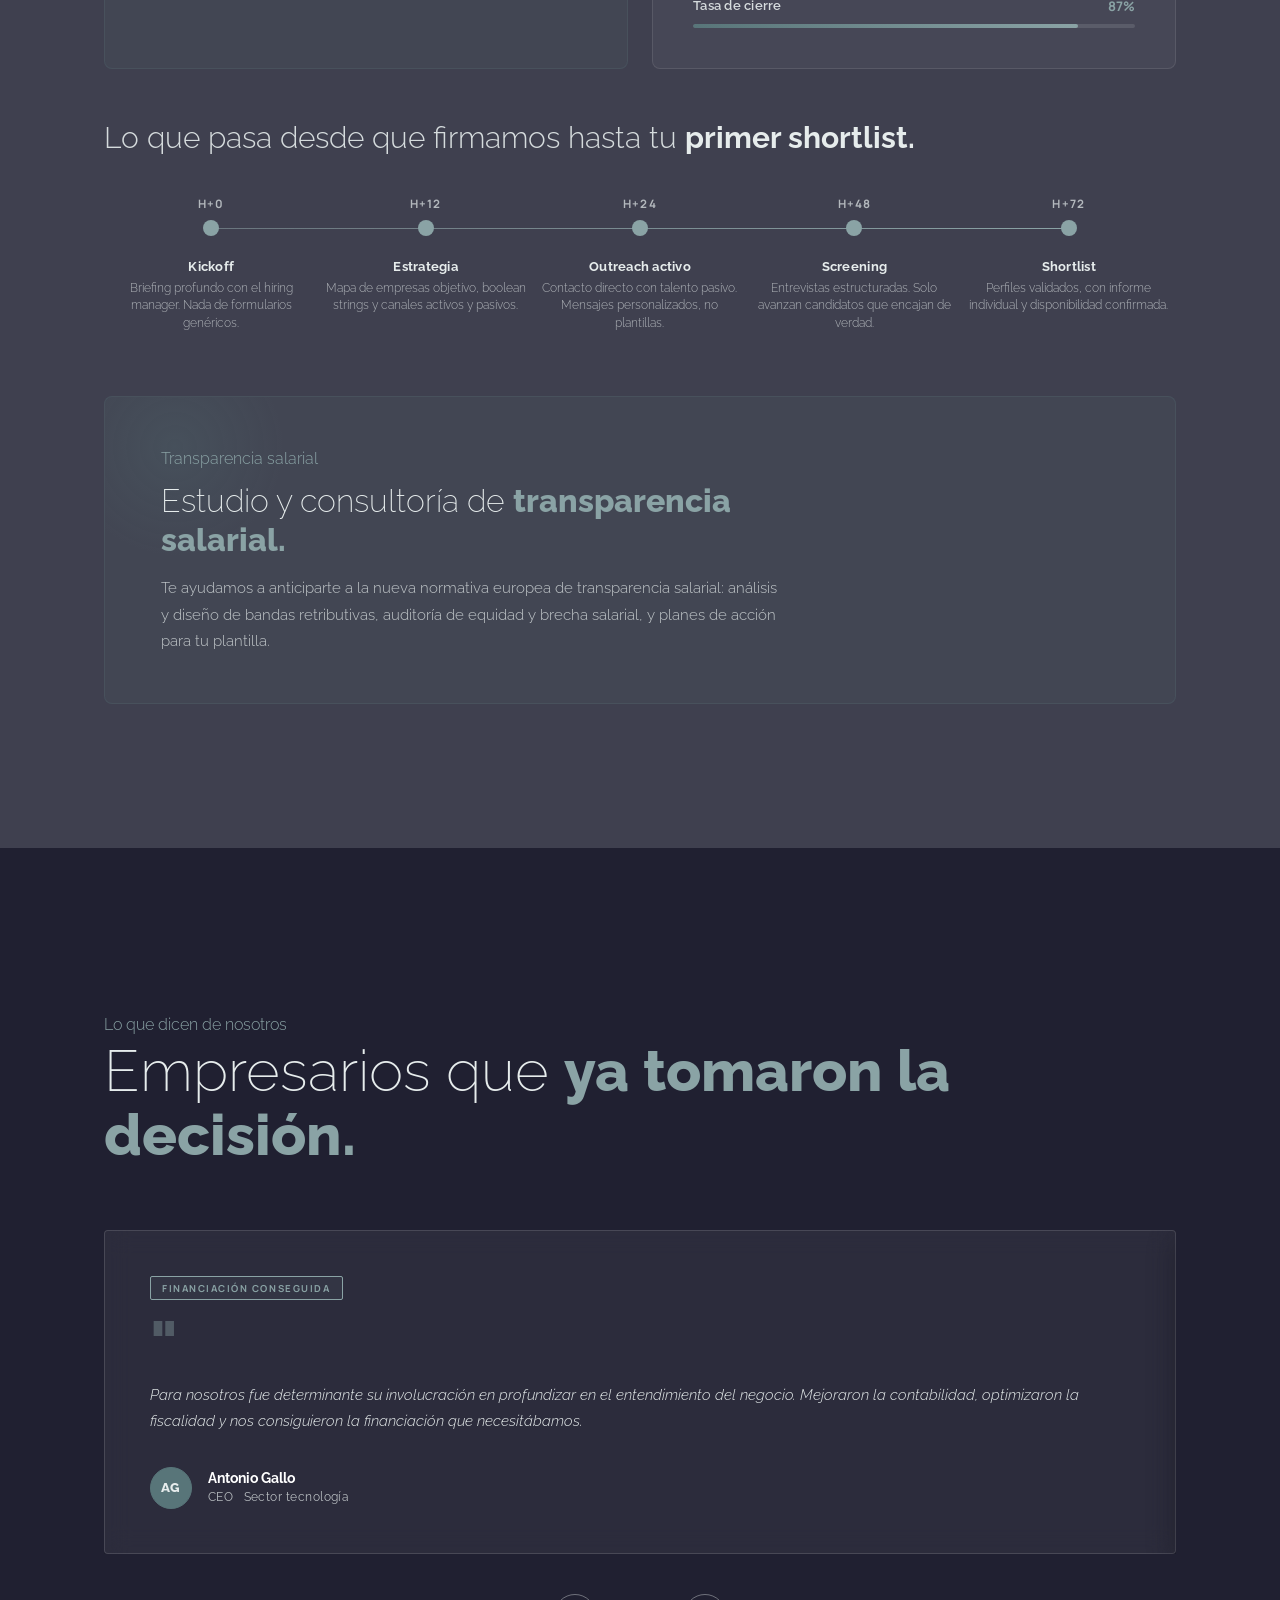
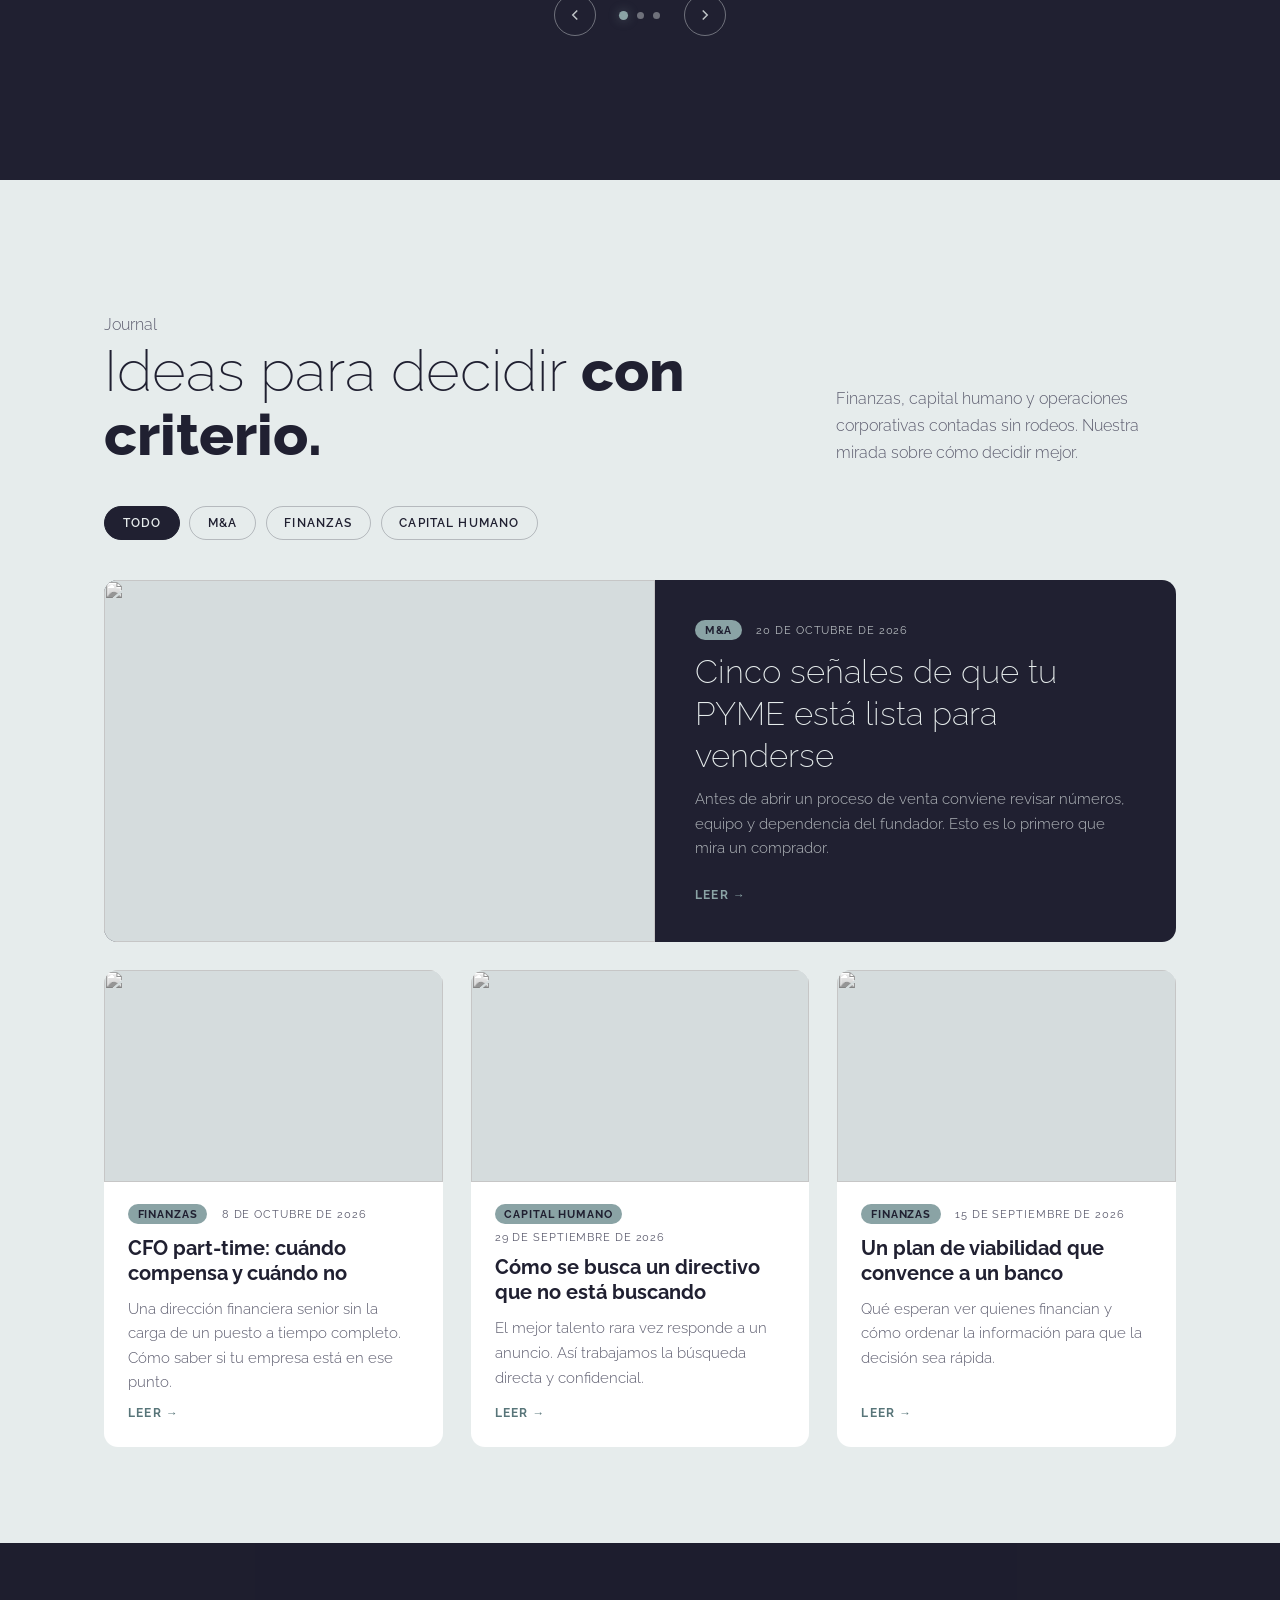
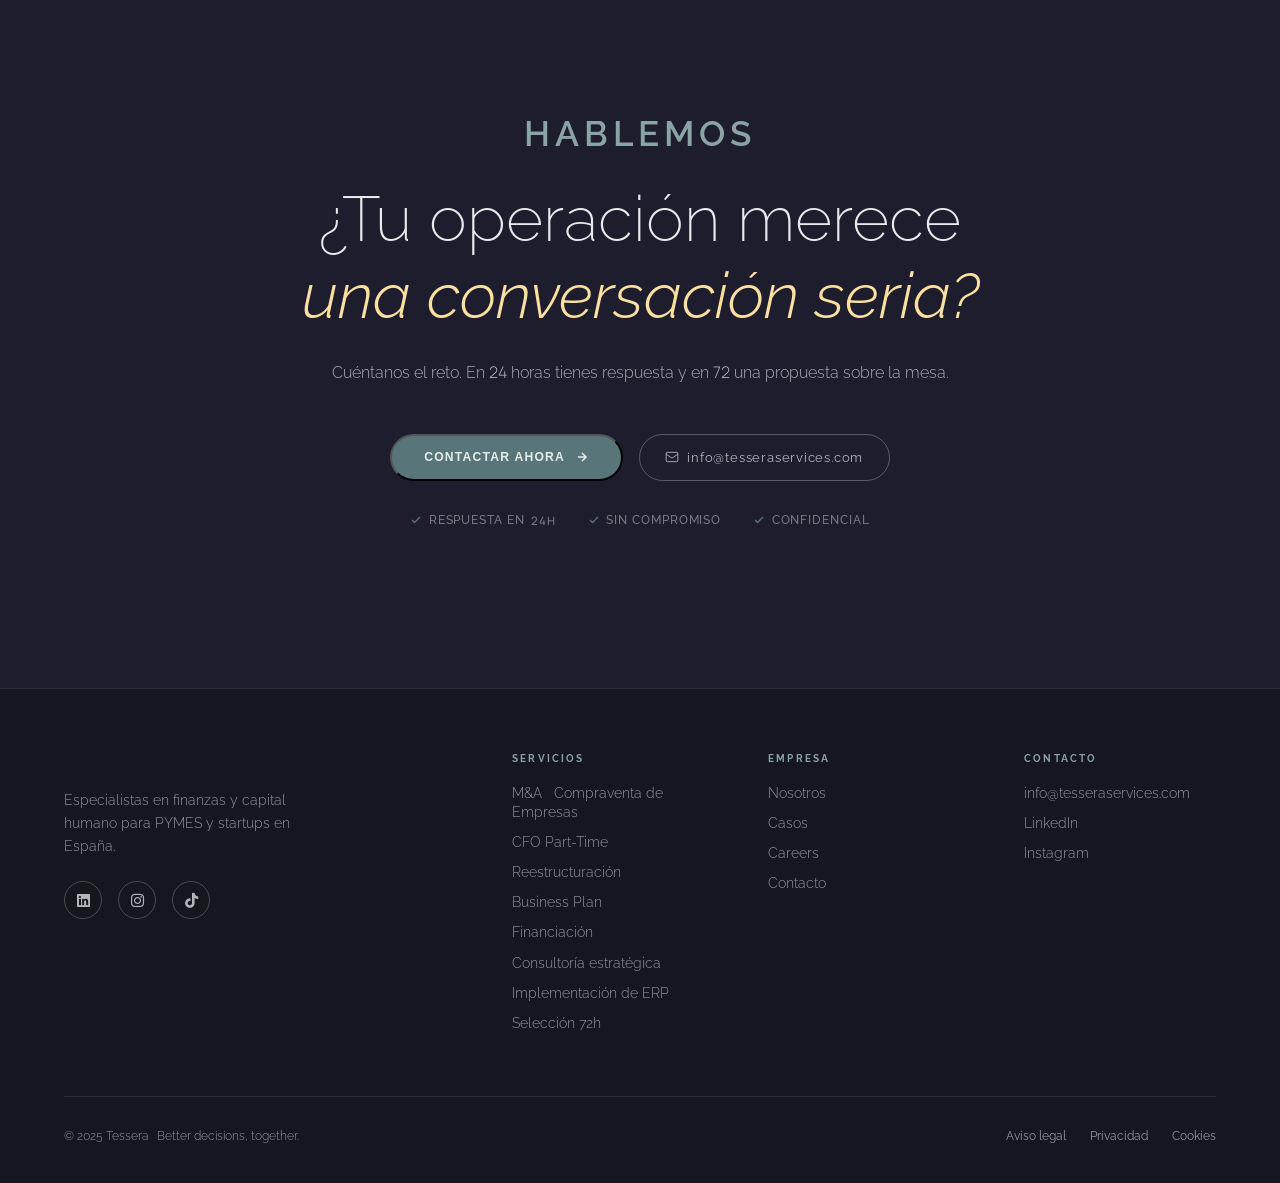
==== commit 5e520075: "journal: se recupera la seccion de newsletter (sin tocar el menu ni otras secciones), acentos en tea" ====
--- a/index.html
+++ b/index.html
@@ -504,6 +504,35 @@
   </div>
 </section>
 
+<section id="journal">
+  <div class="section-inner">
+    <div class="journal-head reveal">
+      <div>
+        <p class="section-label" data-journal="label">Journal</p>
+        <h2 class="section-title" data-journal="title">Ideas para decidir <strong>con criterio.</strong></h2>
+      </div>
+      <p class="journal-intro" data-journal="intro">Finanzas, capital humano y operaciones corporativas contadas sin rodeos. Nuestra mirada sobre cómo decidir mejor.</p>
+    </div>
+
+    <div class="journal-filters" id="journalFilters" role="tablist" aria-label="Categorías"></div>
+
+    <div class="journal-feature" id="journalFeature"></div>
+    <div class="journal-grid" id="journalGrid"></div>
+    <p class="journal-empty" id="journalEmpty" hidden data-journal="empty">Todavía no hay entradas publicadas.</p>
+
+  </div>
+</section>
+
+<div class="journal-reader" id="journalReader" aria-hidden="true">
+  <article class="journal-reader-panel" role="dialog" aria-modal="true" aria-labelledby="journalReaderTitle">
+    <button class="journal-reader-close" id="journalReaderClose" type="button" aria-label="Cerrar">&times;</button>
+    <div class="journal-reader-meta" id="journalReaderMeta"></div>
+    <h2 id="journalReaderTitle"></h2>
+    <img id="journalReaderImg" alt="" />
+    <div class="journal-reader-body" id="journalReaderBody"></div>
+  </article>
+</div>
+
 <section id="contacto">
   <!-- ══ AÑADIDO: VÍDEO DE FONDO EN CONTACTO ══ -->
   <video class="section-video" autoplay muted loop playsinline preload="none">
@@ -638,5 +667,6 @@
 <script src="https://cdnjs.cloudflare.com/ajax/libs/three.js/r128/three.min.js"></script>
 <script src="https://cdn.jsdelivr.net/npm/lenis@1/dist/lenis.min.js"></script>
 <script src="js/animations.js"></script>
+<script src="js/journal.js"></script>
 </body>
 </html>
--- a/css/styles.css
+++ b/css/styles.css
@@ -8,6 +8,17 @@
   font-weight: normal;
   font-style: normal;
   font-display: swap;
+}
+
+/* Cifras en Manrope en todo el texto: solo cubre dígitos y signos numéricos,
+   el resto de caracteres sigue en Raleway. Es el mismo archivo que carga Google Fonts. */
+@font-face {
+  font-family: 'Manrope Cifras';
+  src: url('https://fonts.gstatic.com/s/manrope/v20/xn7gYHE41ni1AdIRggexSg.woff2') format('woff2');
+  font-weight: 200 800;
+  font-style: normal;
+  font-display: swap;
+  unicode-range: U+0030-0039, U+0025, U+002B, U+00BA, U+00AA, U+20AC, U+2212;
 }
 
 *, *::before, *::after {
@@ -31,7 +42,7 @@
   --duo-shadow: #202031;
   --duo-light:  #8AA3A5;
   --ff-logo: 'Ailerons', 'Raleway', sans-serif;
-  --ff:      'Raleway', sans-serif;
+  --ff:      'Manrope Cifras', 'Raleway', sans-serif;
   --ff-num:  'Manrope', sans-serif;
   --ease:    cubic-bezier(0.16, 1, 0.3, 1);
 }
@@ -2276,3 +2287,87 @@
 :where(img[src*="media/"]:not([src*="tessera-num"]):not([src*="brand/"])) {
   filter: grayscale(1) contrast(1.1);
 }
+
+/* ══════════════════ JOURNAL ══════════════════ */
+#journal { background: var(--bg); padding: 7rem 0 6rem; }
+
+.journal-head {
+  display: flex; justify-content: space-between; align-items: flex-end;
+  gap: 3rem; margin-bottom: 2.5rem;
+}
+.journal-intro { max-width: 34ch; color: var(--mid); font-weight: 300; line-height: 1.7; font-size: .98rem; }
+
+.journal-filters { display: flex; flex-wrap: wrap; gap: .6rem; margin-bottom: 2.5rem; }
+.journal-filter {
+  font: inherit; font-size: .72rem; letter-spacing: .1em; text-transform: uppercase; font-weight: 600;
+  padding: .55rem 1.1rem; border-radius: 999px; cursor: pointer;
+  background: transparent; color: var(--navy); border: 1px solid rgba(32,32,49,.25);
+  transition: background .25s, border-color .25s;
+}
+.journal-filter:hover { border-color: var(--navy); }
+.journal-filter.active { background: var(--navy); border-color: var(--navy); color: var(--beige); }
+
+.journal-card {
+  display: flex; flex-direction: column; text-decoration: none; color: var(--navy);
+  background: #fff; border-radius: 14px; overflow: hidden;
+  transition: transform .35s var(--ease), box-shadow .35s var(--ease);
+}
+.journal-card:hover { transform: translateY(-4px); box-shadow: 0 18px 40px -18px rgba(32,32,49,.35); }
+.journal-card-img { aspect-ratio: 16/10; overflow: hidden; background: var(--dust); }
+.journal-card-img img { width: 100%; height: 100%; object-fit: cover; display: block; transition: transform .6s var(--ease), filter .4s; }
+.journal-card:hover .journal-card-img img { transform: scale(1.04); filter: none; }
+.journal-card-body { padding: 1.4rem 1.5rem 1.7rem; display: flex; flex-direction: column; gap: .7rem; flex: 1; }
+.journal-card-meta { display: flex; align-items: center; gap: .9rem; font-size: .7rem; letter-spacing: .08em; text-transform: uppercase; color: var(--mid); }
+.journal-cat { background: var(--teal-lt); color: var(--navy); font-weight: 700; padding: .2rem .6rem; border-radius: 999px; }
+.journal-card h3 { font-size: 1.25rem; font-weight: 700; line-height: 1.25; }
+.journal-card-ex { color: var(--mid); font-weight: 300; font-size: .93rem; line-height: 1.65; }
+.journal-card-more { margin-top: auto; font-size: .74rem; font-weight: 700; letter-spacing: .1em; text-transform: uppercase; color: var(--teal); }
+
+.journal-feature { margin-bottom: 1.75rem; }
+.journal-card--big { flex-direction: row; background: var(--navy); color: var(--beige); }
+.journal-card--big .journal-card-img { flex: 1.25; aspect-ratio: auto; min-height: 340px; }
+.journal-card--big .journal-card-body { flex: 1; justify-content: center; padding: 2.5rem; }
+.journal-card--big h3 { font-size: clamp(1.6rem, 2.6vw, 2.3rem); font-weight: 200; }
+.journal-card--big .journal-card-ex, .journal-card--big .journal-card-meta { color: rgba(230,236,236,.75); }
+.journal-card--big .journal-card-more { color: var(--teal-lt); margin-top: 1rem; }
+
+.journal-grid { display: grid; grid-template-columns: repeat(3, 1fr); gap: 1.75rem; }
+.journal-empty { text-align: center; color: var(--mid); padding: 3rem 0; }
+
+.journal-reader {
+  position: fixed; inset: 0; z-index: 1200; display: none; overflow-y: auto;
+  background: rgba(22,22,31,.82); padding: 4vh 1.25rem;
+}
+.journal-reader.open { display: block; }
+.journal-reader-panel {
+  position: relative; max-width: 760px; margin: 0 auto; background: var(--bg-lt); color: var(--navy);
+  border-radius: 16px; padding: 3rem 3rem 3.5rem;
+}
+.journal-reader-close {
+  position: absolute; top: 1rem; right: 1.2rem; width: 40px; height: 40px; border-radius: 50%;
+  border: 0; background: var(--teal-lt); color: var(--navy); font-size: 1.6rem; line-height: 1; cursor: pointer;
+}
+.journal-reader-meta { display: flex; gap: .9rem; align-items: center; font-size: .72rem; letter-spacing: .08em; text-transform: uppercase; color: var(--mid); margin-bottom: 1rem; }
+.journal-reader-panel h2 { font-size: clamp(1.7rem, 3.4vw, 2.5rem); font-weight: 700; line-height: 1.15; margin-bottom: 1.75rem; }
+.journal-reader-panel img { width: 100%; border-radius: 10px; margin-bottom: 2rem; }
+.journal-reader-body p, .journal-reader-body li { line-height: 1.8; font-weight: 300; margin-bottom: 1.1rem; }
+.journal-reader-body h2, .journal-reader-body h3 { margin: 2rem 0 .8rem; font-weight: 700; }
+.journal-reader-body a { color: var(--teal); text-decoration: underline; }
+.journal-reader-body ul, .journal-reader-body ol { padding-left: 1.3rem; margin-bottom: 1.1rem; }
+.journal-reader-body blockquote { border-left: 3px solid var(--teal-lt); padding-left: 1.2rem; margin: 1.5rem 0; font-style: italic; }
+
+@media (max-width: 960px) {
+  .journal-grid { grid-template-columns: repeat(2, 1fr); }
+  .journal-card--big { flex-direction: column; }
+  .journal-card--big .journal-card-img { min-height: 0; aspect-ratio: 16/10; flex: none; }
+}
+@media (max-width: 640px) {
+  #journal { padding: 4.5rem 0 4rem; }
+  .journal-head { flex-direction: column; align-items: flex-start; gap: 1.2rem; }
+  .journal-grid { grid-template-columns: 1fr; }
+  .journal-card--big .journal-card-body { padding: 1.6rem; }
+  .journal-reader-panel { padding: 2.5rem 1.4rem 2.2rem; }
+}
+
+.journal-cat { white-space: nowrap; }
+.journal-card-meta { flex-wrap: wrap; row-gap: .35rem; }
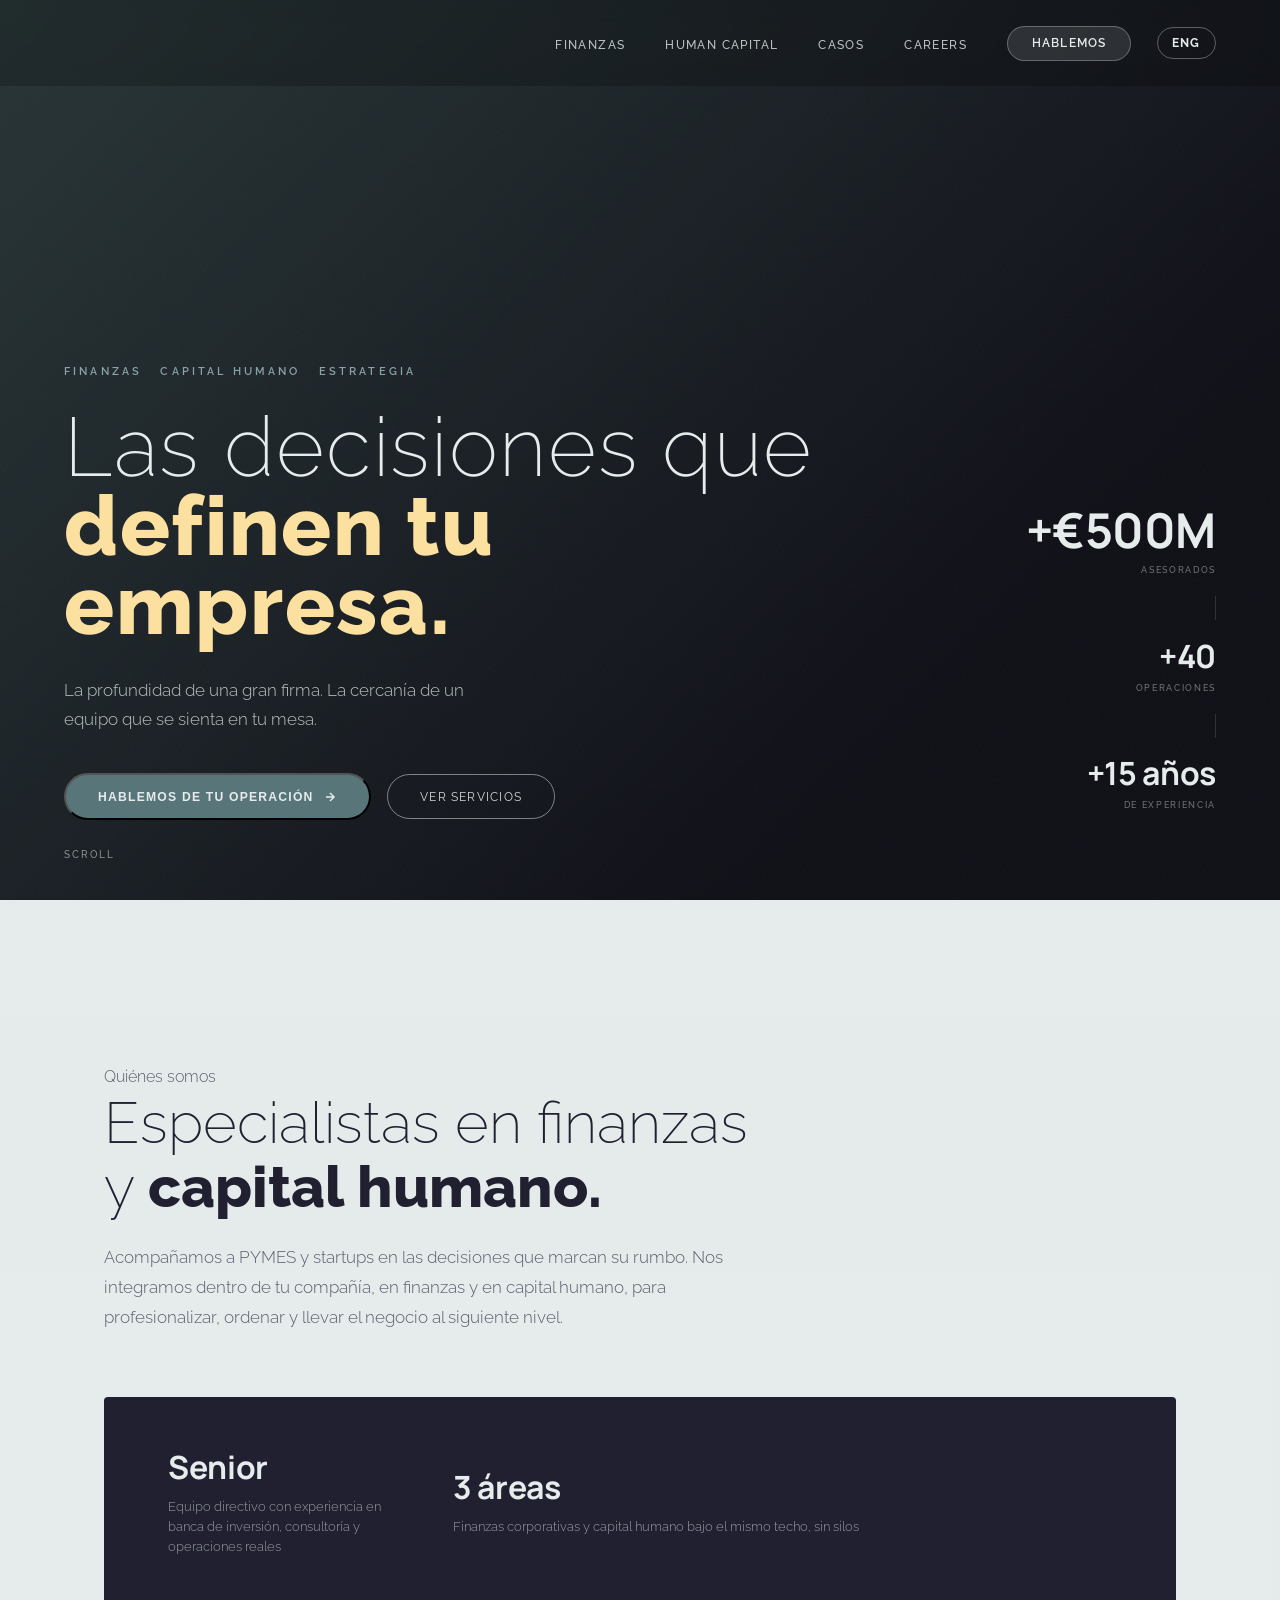
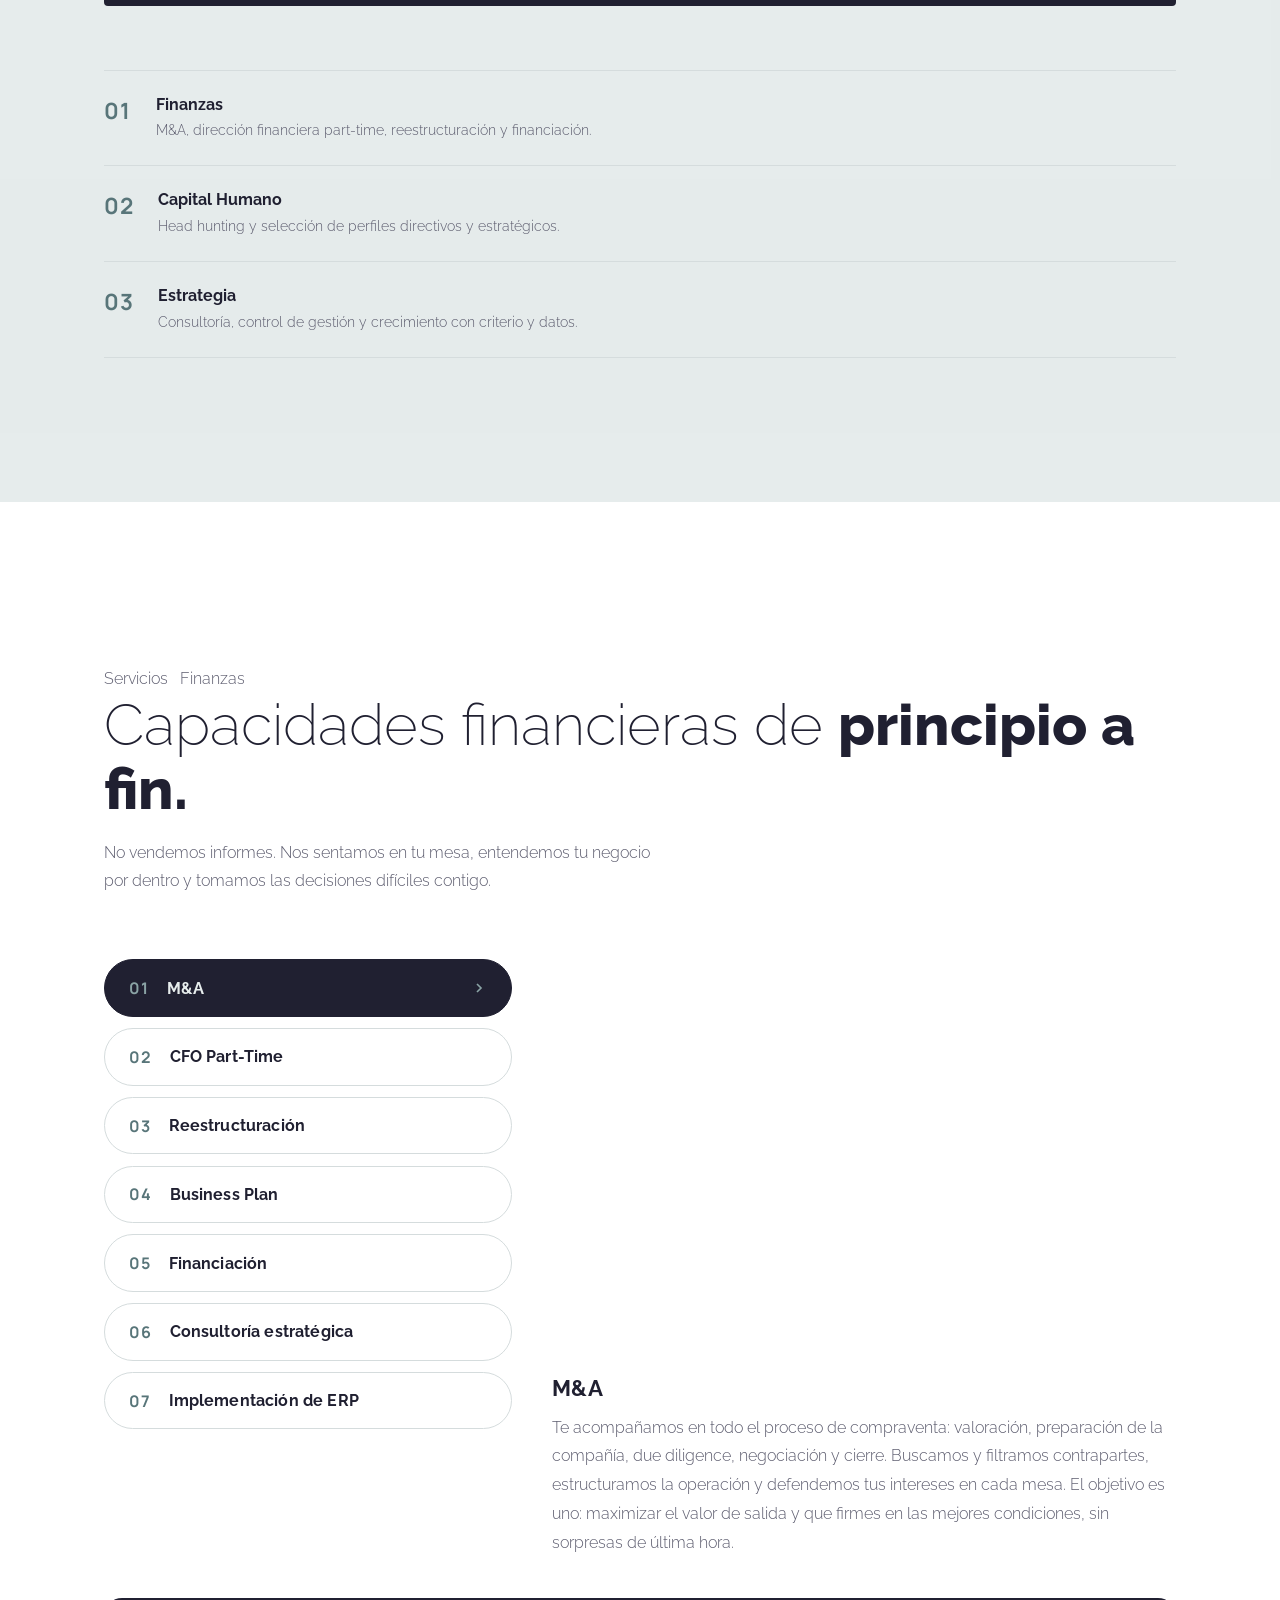
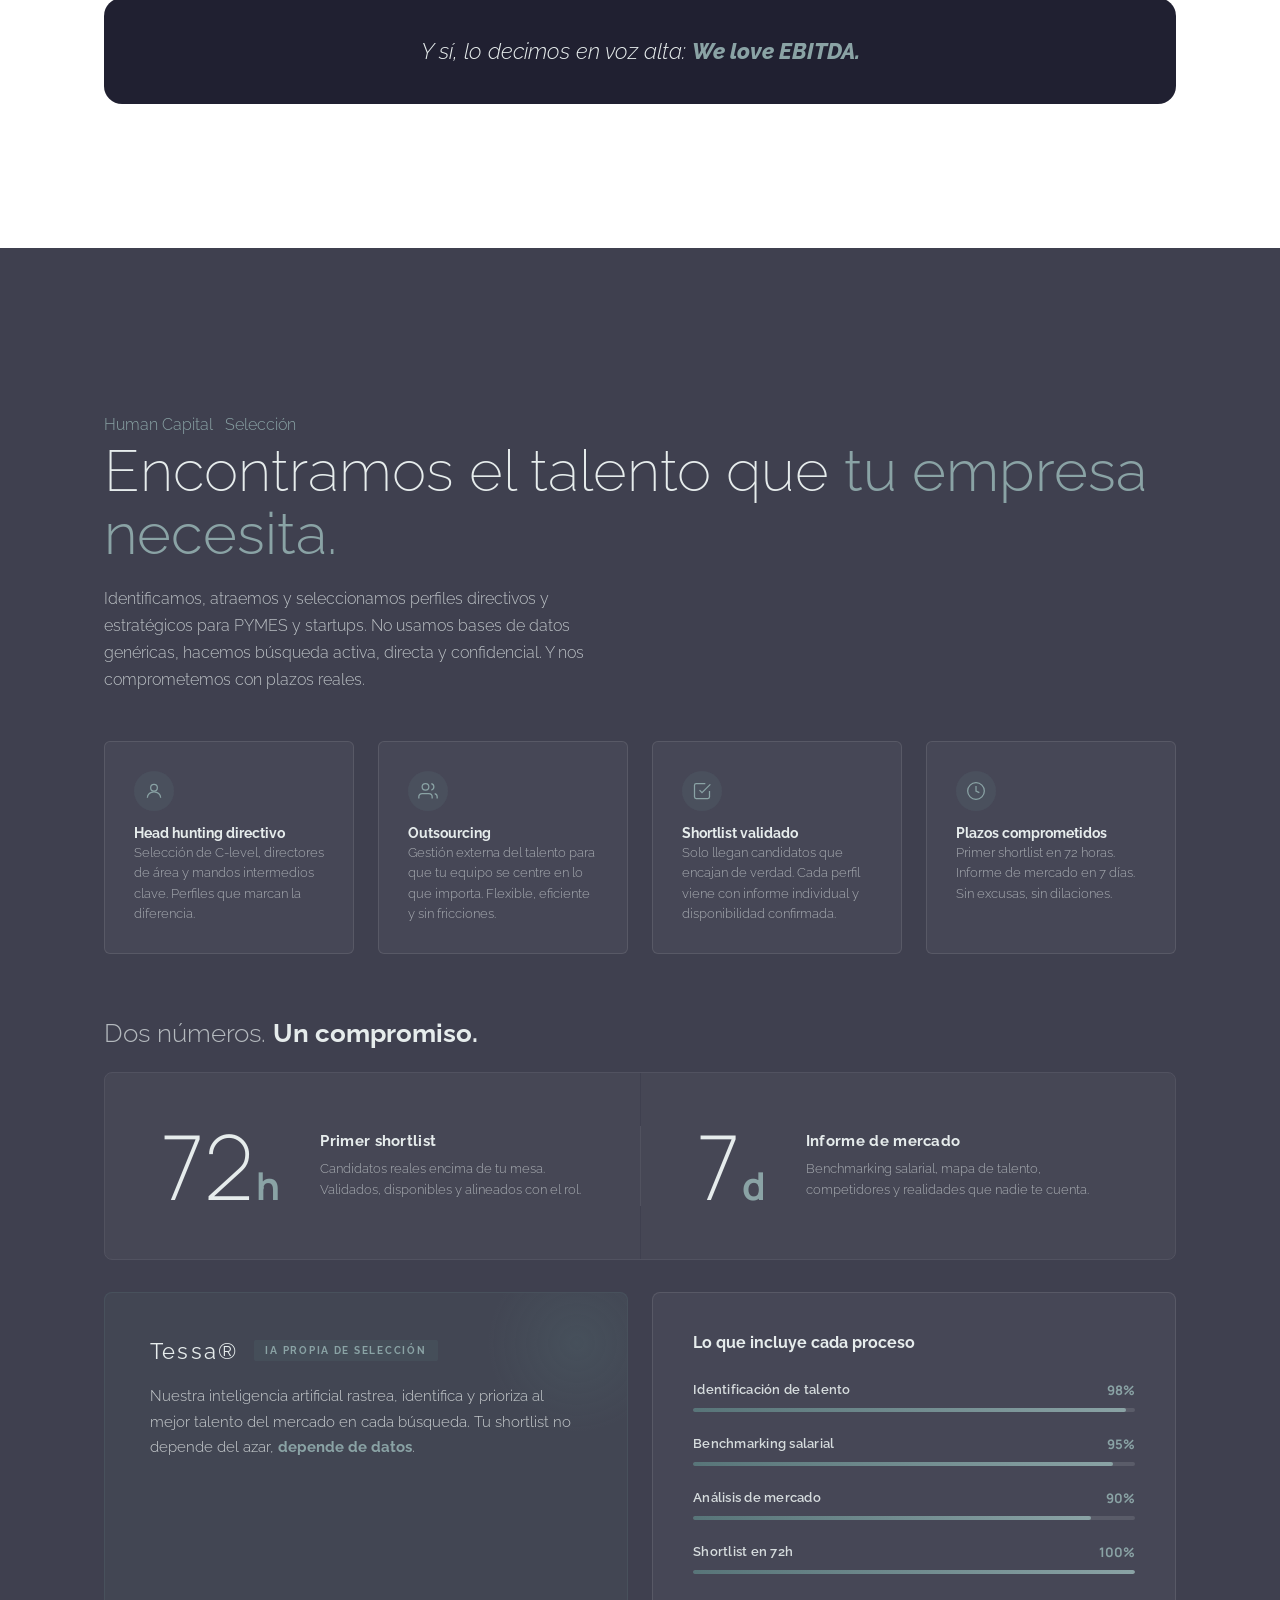
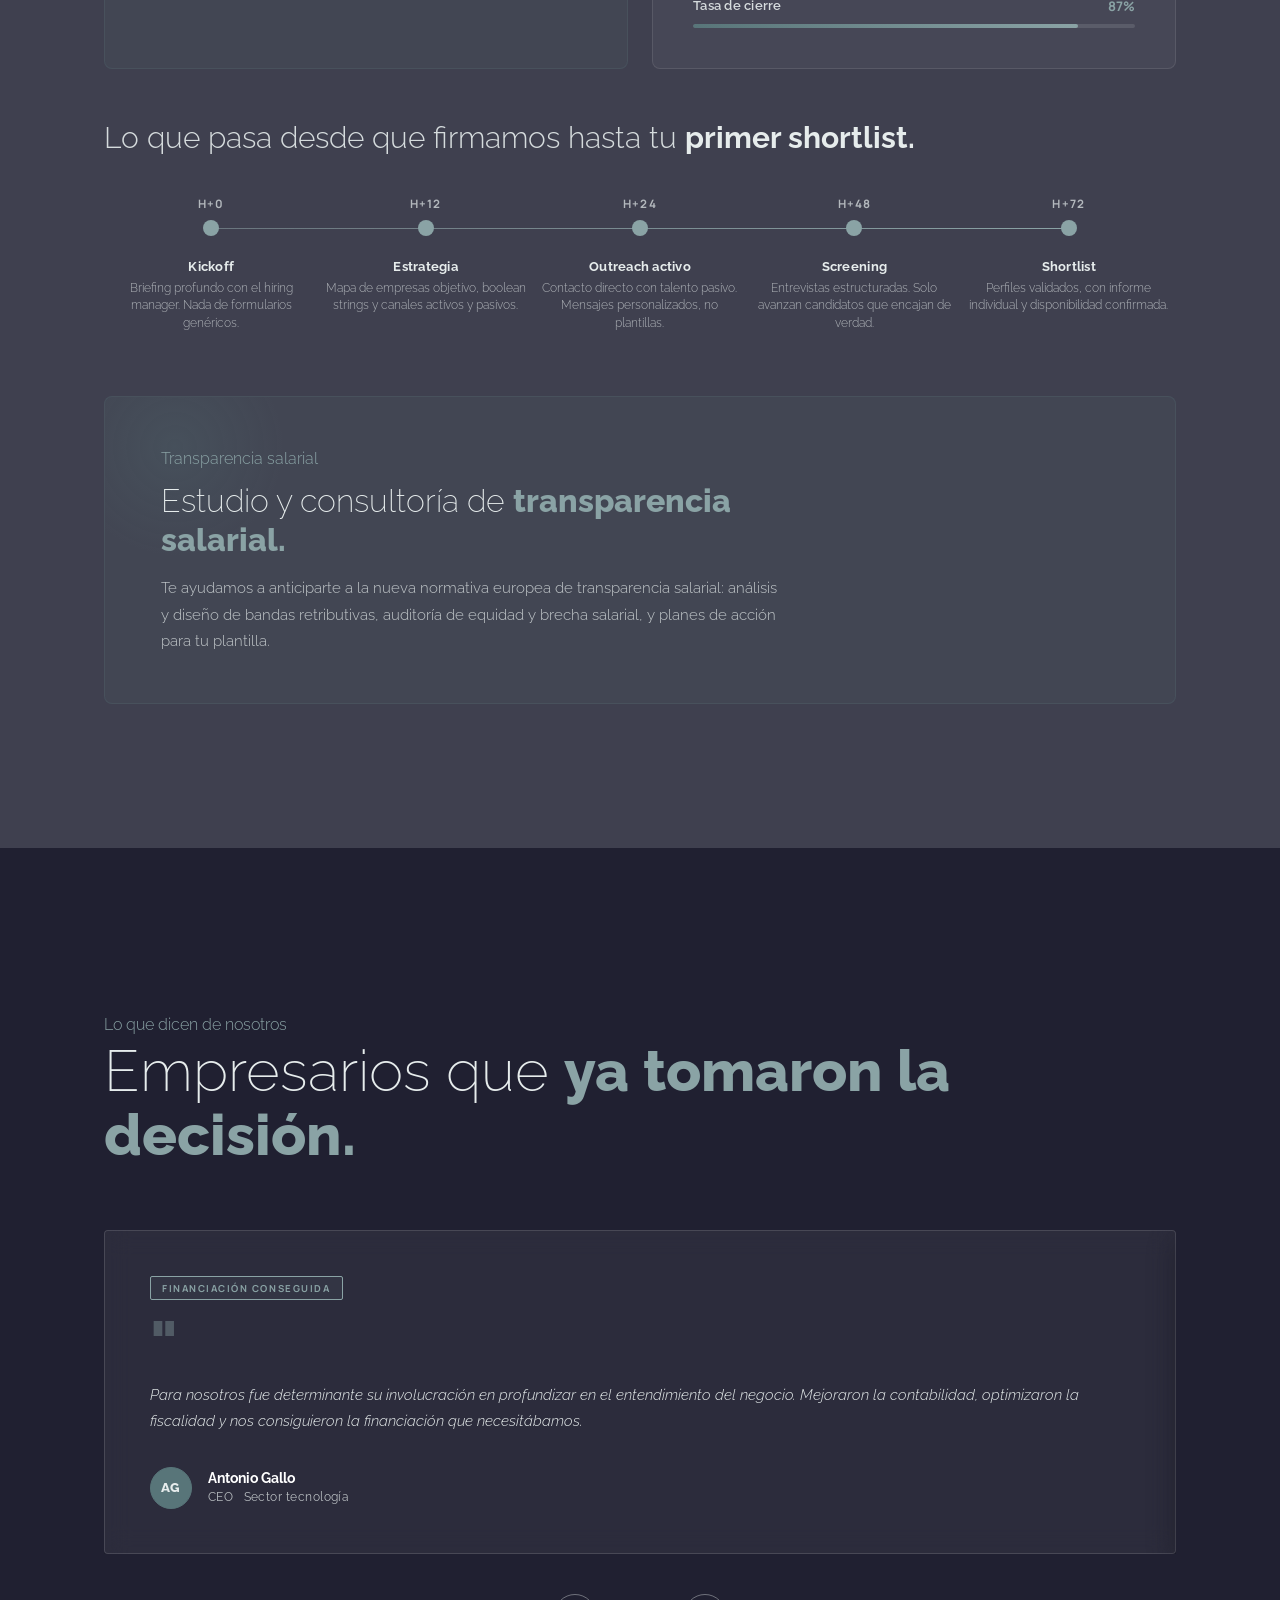
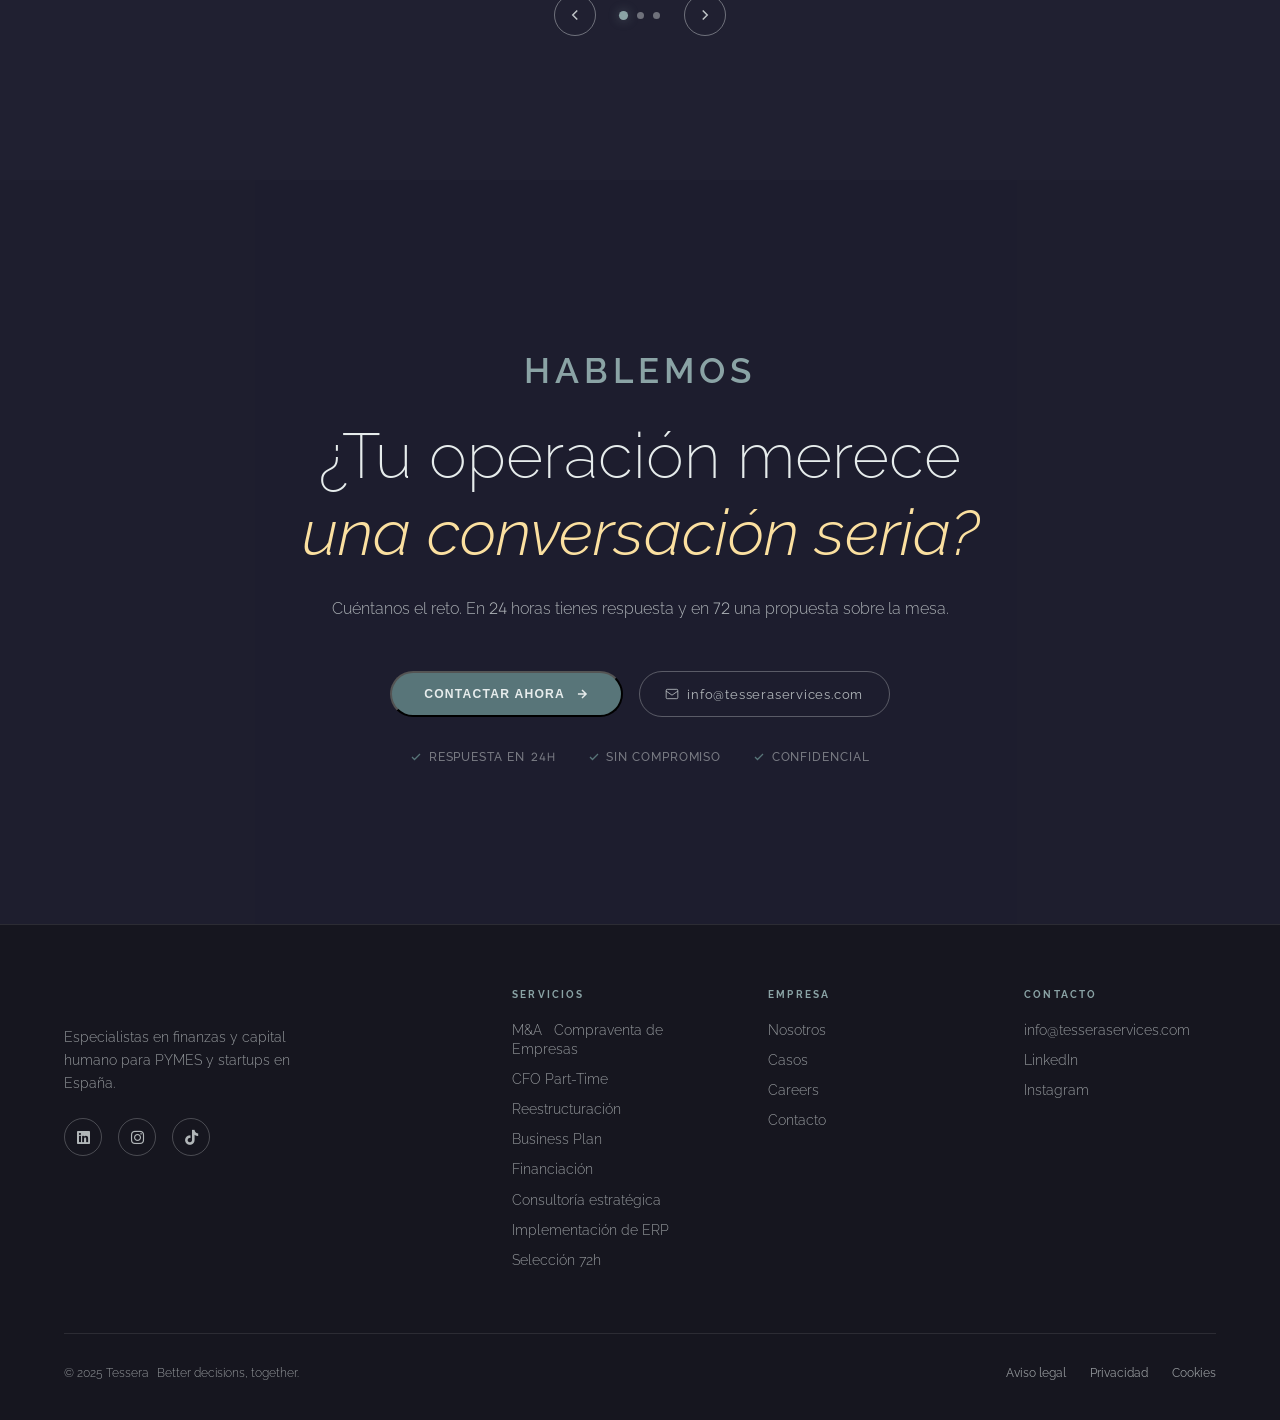
==== commit 4d943d94: "quita otra vez la seccion Journal (revierte 5e52007) Co-Authored-By: Claude Sonnet 5.5 <noreply@anth" ====
--- a/index.html
+++ b/index.html
@@ -504,35 +504,6 @@
   </div>
 </section>
 
-<section id="journal">
-  <div class="section-inner">
-    <div class="journal-head reveal">
-      <div>
-        <p class="section-label" data-journal="label">Journal</p>
-        <h2 class="section-title" data-journal="title">Ideas para decidir <strong>con criterio.</strong></h2>
-      </div>
-      <p class="journal-intro" data-journal="intro">Finanzas, capital humano y operaciones corporativas contadas sin rodeos. Nuestra mirada sobre cómo decidir mejor.</p>
-    </div>
-
-    <div class="journal-filters" id="journalFilters" role="tablist" aria-label="Categorías"></div>
-
-    <div class="journal-feature" id="journalFeature"></div>
-    <div class="journal-grid" id="journalGrid"></div>
-    <p class="journal-empty" id="journalEmpty" hidden data-journal="empty">Todavía no hay entradas publicadas.</p>
-
-  </div>
-</section>
-
-<div class="journal-reader" id="journalReader" aria-hidden="true">
-  <article class="journal-reader-panel" role="dialog" aria-modal="true" aria-labelledby="journalReaderTitle">
-    <button class="journal-reader-close" id="journalReaderClose" type="button" aria-label="Cerrar">&times;</button>
-    <div class="journal-reader-meta" id="journalReaderMeta"></div>
-    <h2 id="journalReaderTitle"></h2>
-    <img id="journalReaderImg" alt="" />
-    <div class="journal-reader-body" id="journalReaderBody"></div>
-  </article>
-</div>
-
 <section id="contacto">
   <!-- ══ AÑADIDO: VÍDEO DE FONDO EN CONTACTO ══ -->
   <video class="section-video" autoplay muted loop playsinline preload="none">
@@ -667,6 +638,5 @@
 <script src="https://cdnjs.cloudflare.com/ajax/libs/three.js/r128/three.min.js"></script>
 <script src="https://cdn.jsdelivr.net/npm/lenis@1/dist/lenis.min.js"></script>
 <script src="js/animations.js"></script>
-<script src="js/journal.js"></script>
 </body>
 </html>
--- a/css/styles.css
+++ b/css/styles.css
@@ -2287,87 +2287,3 @@
 :where(img[src*="media/"]:not([src*="tessera-num"]):not([src*="brand/"])) {
   filter: grayscale(1) contrast(1.1);
 }
-
-/* ══════════════════ JOURNAL ══════════════════ */
-#journal { background: var(--bg); padding: 7rem 0 6rem; }
-
-.journal-head {
-  display: flex; justify-content: space-between; align-items: flex-end;
-  gap: 3rem; margin-bottom: 2.5rem;
-}
-.journal-intro { max-width: 34ch; color: var(--mid); font-weight: 300; line-height: 1.7; font-size: .98rem; }
-
-.journal-filters { display: flex; flex-wrap: wrap; gap: .6rem; margin-bottom: 2.5rem; }
-.journal-filter {
-  font: inherit; font-size: .72rem; letter-spacing: .1em; text-transform: uppercase; font-weight: 600;
-  padding: .55rem 1.1rem; border-radius: 999px; cursor: pointer;
-  background: transparent; color: var(--navy); border: 1px solid rgba(32,32,49,.25);
-  transition: background .25s, border-color .25s;
-}
-.journal-filter:hover { border-color: var(--navy); }
-.journal-filter.active { background: var(--navy); border-color: var(--navy); color: var(--beige); }
-
-.journal-card {
-  display: flex; flex-direction: column; text-decoration: none; color: var(--navy);
-  background: #fff; border-radius: 14px; overflow: hidden;
-  transition: transform .35s var(--ease), box-shadow .35s var(--ease);
-}
-.journal-card:hover { transform: translateY(-4px); box-shadow: 0 18px 40px -18px rgba(32,32,49,.35); }
-.journal-card-img { aspect-ratio: 16/10; overflow: hidden; background: var(--dust); }
-.journal-card-img img { width: 100%; height: 100%; object-fit: cover; display: block; transition: transform .6s var(--ease), filter .4s; }
-.journal-card:hover .journal-card-img img { transform: scale(1.04); filter: none; }
-.journal-card-body { padding: 1.4rem 1.5rem 1.7rem; display: flex; flex-direction: column; gap: .7rem; flex: 1; }
-.journal-card-meta { display: flex; align-items: center; gap: .9rem; font-size: .7rem; letter-spacing: .08em; text-transform: uppercase; color: var(--mid); }
-.journal-cat { background: var(--teal-lt); color: var(--navy); font-weight: 700; padding: .2rem .6rem; border-radius: 999px; }
-.journal-card h3 { font-size: 1.25rem; font-weight: 700; line-height: 1.25; }
-.journal-card-ex { color: var(--mid); font-weight: 300; font-size: .93rem; line-height: 1.65; }
-.journal-card-more { margin-top: auto; font-size: .74rem; font-weight: 700; letter-spacing: .1em; text-transform: uppercase; color: var(--teal); }
-
-.journal-feature { margin-bottom: 1.75rem; }
-.journal-card--big { flex-direction: row; background: var(--navy); color: var(--beige); }
-.journal-card--big .journal-card-img { flex: 1.25; aspect-ratio: auto; min-height: 340px; }
-.journal-card--big .journal-card-body { flex: 1; justify-content: center; padding: 2.5rem; }
-.journal-card--big h3 { font-size: clamp(1.6rem, 2.6vw, 2.3rem); font-weight: 200; }
-.journal-card--big .journal-card-ex, .journal-card--big .journal-card-meta { color: rgba(230,236,236,.75); }
-.journal-card--big .journal-card-more { color: var(--teal-lt); margin-top: 1rem; }
-
-.journal-grid { display: grid; grid-template-columns: repeat(3, 1fr); gap: 1.75rem; }
-.journal-empty { text-align: center; color: var(--mid); padding: 3rem 0; }
-
-.journal-reader {
-  position: fixed; inset: 0; z-index: 1200; display: none; overflow-y: auto;
-  background: rgba(22,22,31,.82); padding: 4vh 1.25rem;
-}
-.journal-reader.open { display: block; }
-.journal-reader-panel {
-  position: relative; max-width: 760px; margin: 0 auto; background: var(--bg-lt); color: var(--navy);
-  border-radius: 16px; padding: 3rem 3rem 3.5rem;
-}
-.journal-reader-close {
-  position: absolute; top: 1rem; right: 1.2rem; width: 40px; height: 40px; border-radius: 50%;
-  border: 0; background: var(--teal-lt); color: var(--navy); font-size: 1.6rem; line-height: 1; cursor: pointer;
-}
-.journal-reader-meta { display: flex; gap: .9rem; align-items: center; font-size: .72rem; letter-spacing: .08em; text-transform: uppercase; color: var(--mid); margin-bottom: 1rem; }
-.journal-reader-panel h2 { font-size: clamp(1.7rem, 3.4vw, 2.5rem); font-weight: 700; line-height: 1.15; margin-bottom: 1.75rem; }
-.journal-reader-panel img { width: 100%; border-radius: 10px; margin-bottom: 2rem; }
-.journal-reader-body p, .journal-reader-body li { line-height: 1.8; font-weight: 300; margin-bottom: 1.1rem; }
-.journal-reader-body h2, .journal-reader-body h3 { margin: 2rem 0 .8rem; font-weight: 700; }
-.journal-reader-body a { color: var(--teal); text-decoration: underline; }
-.journal-reader-body ul, .journal-reader-body ol { padding-left: 1.3rem; margin-bottom: 1.1rem; }
-.journal-reader-body blockquote { border-left: 3px solid var(--teal-lt); padding-left: 1.2rem; margin: 1.5rem 0; font-style: italic; }
-
-@media (max-width: 960px) {
-  .journal-grid { grid-template-columns: repeat(2, 1fr); }
-  .journal-card--big { flex-direction: column; }
-  .journal-card--big .journal-card-img { min-height: 0; aspect-ratio: 16/10; flex: none; }
-}
-@media (max-width: 640px) {
-  #journal { padding: 4.5rem 0 4rem; }
-  .journal-head { flex-direction: column; align-items: flex-start; gap: 1.2rem; }
-  .journal-grid { grid-template-columns: 1fr; }
-  .journal-card--big .journal-card-body { padding: 1.6rem; }
-  .journal-reader-panel { padding: 2.5rem 1.4rem 2.2rem; }
-}
-
-.journal-cat { white-space: nowrap; }
-.journal-card-meta { flex-wrap: wrap; row-gap: .35rem; }
